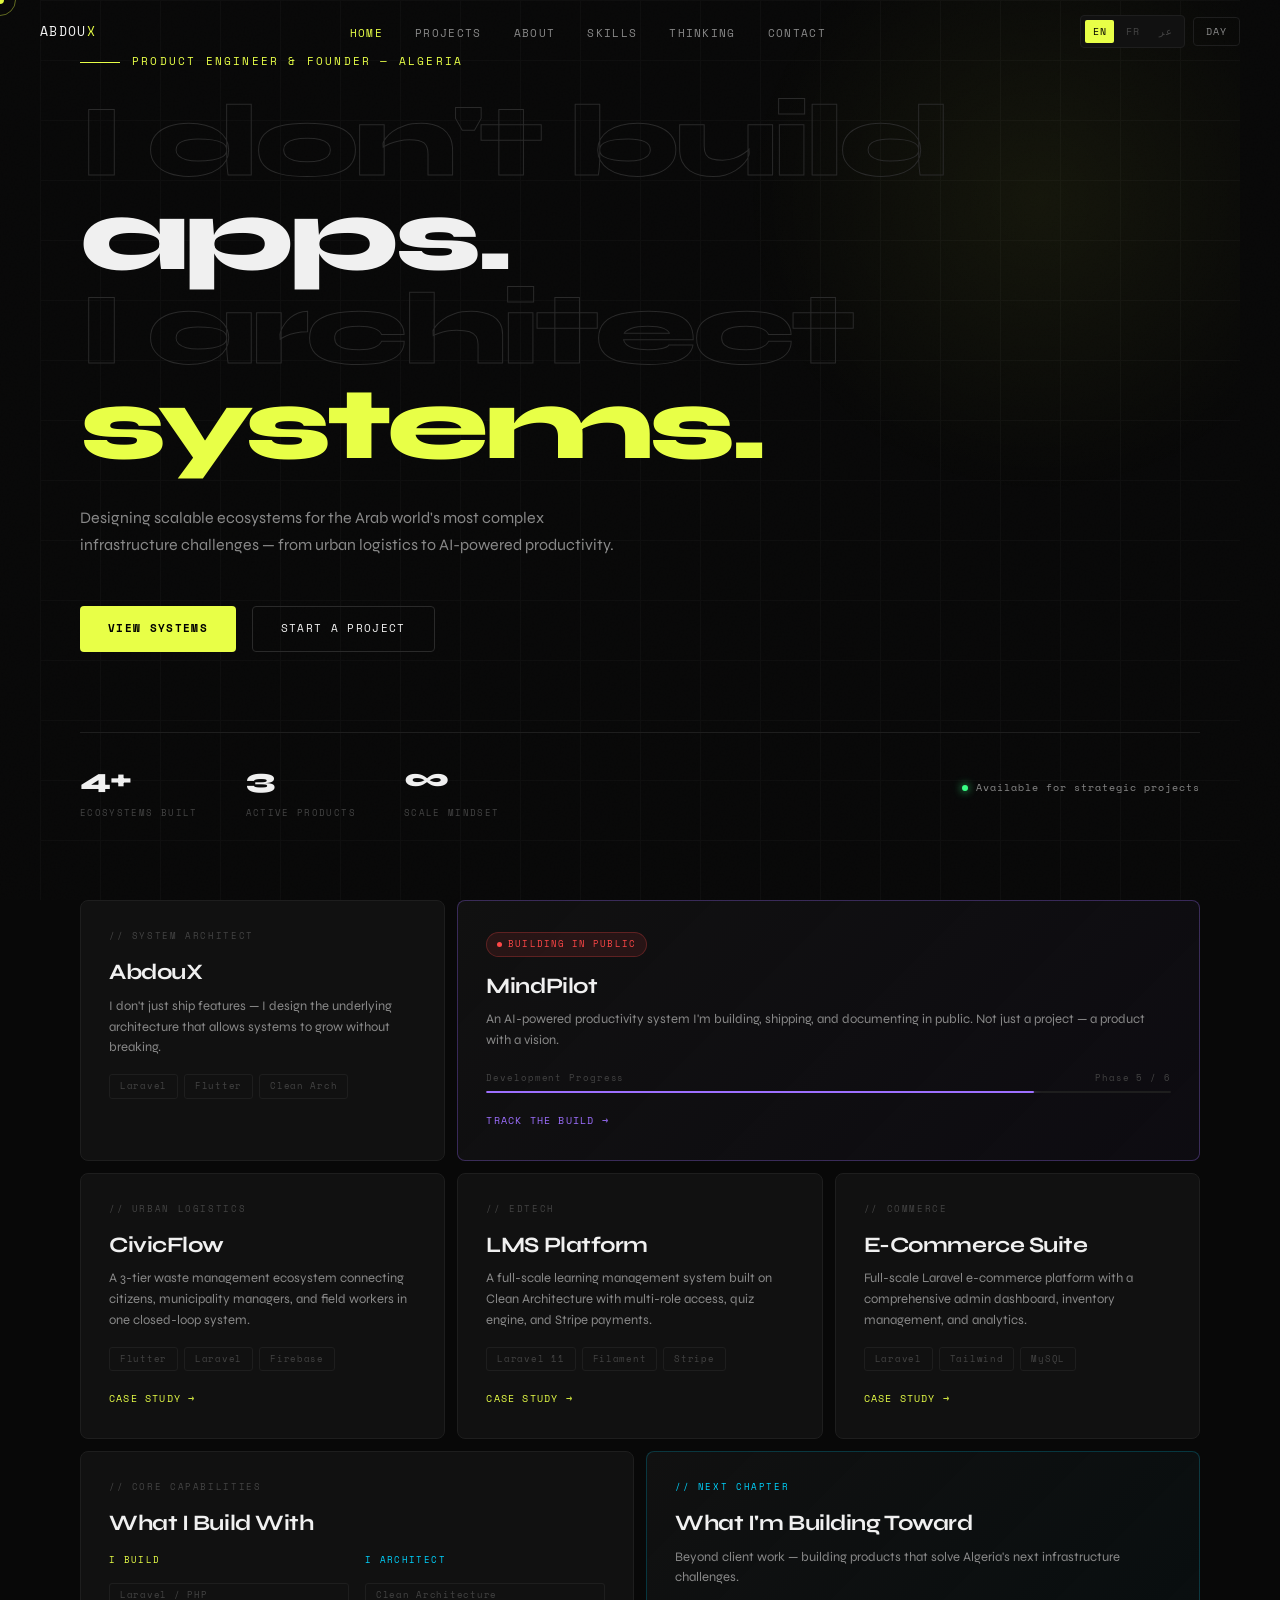
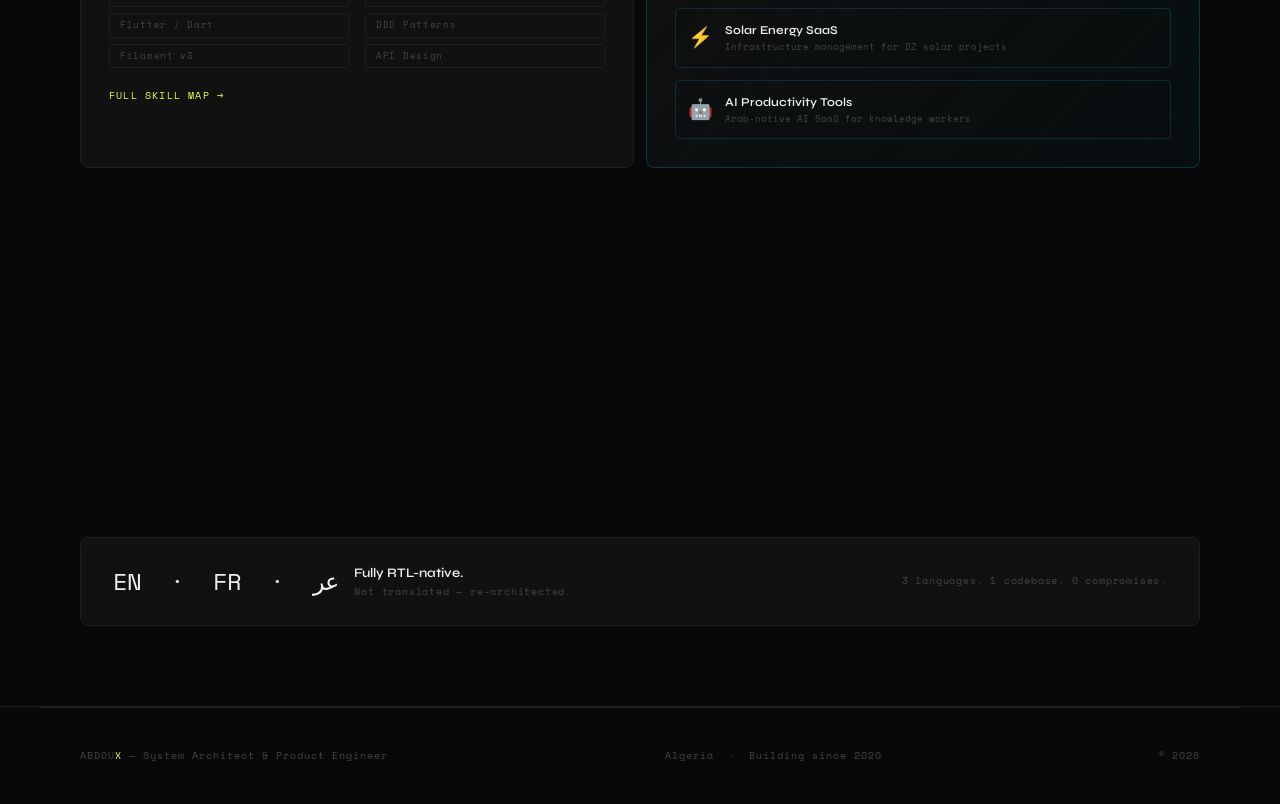
==== index.html @ e2df2170 "first commit" ====
<!DOCTYPE html>
<html lang="en" dir="ltr" data-theme="dark">
<head>
  <link rel="preconnect" href="https://fonts.googleapis.com">
  <link rel="preconnect" href="https://fonts.gstatic.com" crossorigin>
  <link href="https://fonts.googleapis.com/css2?family=Space+Mono:ital,wght@0,400;0,700;1,400&family=Syne:wght@400;600;700;800&family=IBM+Plex+Sans+Arabic:wght@300;400;500;600;700&display=swap" rel="stylesheet">
  <style>
:root {
  --bg-primary: #080808;
  --bg-secondary: #0f0f0f;
  --bg-card: #111111;
  --bg-card-hover: #161616;
  --border: #1e1e1e;
  --border-bright: #2a2a2a;
  --text-primary: #f0f0f0;
  --text-secondary: #888;
  --text-muted: #444;
  --accent: #e8ff47;
  --accent-dim: rgba(232,255,71,0.08);
  --accent-glow: rgba(232,255,71,0.15);
  --violet: #9d6fff;
  --violet-dim: rgba(157,111,255,0.1);
  --cyan: #00d4ff;
  --cyan-dim: rgba(0,212,255,0.08);
  --red: #ff4747;
  --green: #39ff84;
  --font-display: 'Syne', sans-serif;
  --font-mono: 'Space Mono', monospace;
  --font-arabic: 'IBM Plex Sans Arabic', sans-serif;
  --radius: 4px;
  --radius-lg: 8px;
  --transition: 0.25s cubic-bezier(0.4,0,0.2,1);
}

[data-theme="light"] {
  --bg-primary: #f5f5f0;
  --bg-secondary: #ebebeb;
  --bg-card: #ffffff;
  --bg-card-hover: #f9f9f9;
  --border: #e0e0e0;
  --border-bright: #cccccc;
  --text-primary: #0a0a0a;
  --text-secondary: #555;
  --text-muted: #aaa;
  --accent: #1a1a00;
  --accent-dim: rgba(26,26,0,0.06);
  --accent-glow: rgba(26,26,0,0.1);
}

* { margin: 0; padding: 0; box-sizing: border-box; }

html {
  scroll-behavior: smooth;
  cursor: none;
}

body {
  background: var(--bg-primary);
  color: var(--text-primary);
  font-family: var(--font-display);
  line-height: 1.6;
  overflow-x: hidden;
  transition: background var(--transition), color var(--transition);
}

body[dir="rtl"] {
  font-family: var(--font-arabic);
}

/* CUSTOM CURSOR */
.cursor {
  width: 8px; height: 8px;
  background: var(--accent);
  border-radius: 50%;
  position: fixed;
  top: 0; left: 0;
  pointer-events: none;
  z-index: 9999;
  transform: translate(-50%, -50%);
  transition: width 0.2s, height 0.2s, background 0.2s;
  mix-blend-mode: difference;
}
.cursor-ring {
  width: 32px; height: 32px;
  border: 1px solid rgba(232,255,71,0.4);
  border-radius: 50%;
  position: fixed;
  top: 0; left: 0;
  pointer-events: none;
  z-index: 9998;
  transform: translate(-50%, -50%);
  transition: all 0.12s ease;
}
body:hover .cursor { opacity: 1; }

/* SCROLLBAR */
::-webkit-scrollbar { width: 3px; }
::-webkit-scrollbar-track { background: var(--bg-primary); }
::-webkit-scrollbar-thumb { background: var(--border-bright); }

/* NOISE OVERLAY */
body::before {
  content: '';
  position: fixed;
  inset: 0;
  background-image: url("data:image/svg+xml,%3Csvg viewBox='0 0 512 512' xmlns='http://www.w3.org/2000/svg'%3E%3Cfilter id='noise'%3E%3CfeTurbulence type='fractalNoise' baseFrequency='0.9' numOctaves='4' stitchTiles='stitch'/%3E%3C/filter%3E%3Crect width='100%25' height='100%25' filter='url(%23noise)' opacity='0.04'/%3E%3C/svg%3E");
  pointer-events: none;
  z-index: 0;
  opacity: 0.4;
}

/* NAVBAR */
.navbar {
  position: fixed;
  top: 0; left: 0; right: 0;
  z-index: 1000;
  padding: 0 40px;
  height: 64px;
  display: flex;
  align-items: center;
  justify-content: space-between;
  border-bottom: 1px solid transparent;
  transition: all var(--transition);
  backdrop-filter: blur(0px);
}
.navbar.scrolled {
  background: rgba(8,8,8,0.92);
  border-bottom-color: var(--border);
  backdrop-filter: blur(20px);
}
[data-theme="light"] .navbar.scrolled {
  background: rgba(245,245,240,0.92);
}

.nav-logo {
  font-family: var(--font-mono);
  font-size: 13px;
  color: var(--text-primary);
  text-decoration: none;
  letter-spacing: 0.1em;
}
.nav-logo span { color: var(--accent); }

.nav-links {
  display: flex;
  align-items: center;
  gap: 32px;
  list-style: none;
}
.nav-links a {
  font-family: var(--font-mono);
  font-size: 11px;
  color: var(--text-secondary);
  text-decoration: none;
  letter-spacing: 0.12em;
  text-transform: uppercase;
  transition: color var(--transition);
}
.nav-links a:hover { color: var(--text-primary); }
.nav-links a.active { color: var(--accent); }

.nav-controls {
  display: flex;
  align-items: center;
  gap: 8px;
}

.btn-control {
  background: transparent;
  border: 1px solid var(--border);
  color: var(--text-secondary);
  font-family: var(--font-mono);
  font-size: 10px;
  padding: 6px 12px;
  border-radius: var(--radius);
  cursor: none;
  letter-spacing: 0.1em;
  transition: all var(--transition);
}
.btn-control:hover {
  border-color: var(--accent);
  color: var(--accent);
}

.lang-switcher {
  display: flex;
  align-items: center;
  gap: 4px;
  background: var(--bg-card);
  border: 1px solid var(--border);
  border-radius: var(--radius);
  padding: 4px;
}
.lang-btn {
  background: transparent;
  border: none;
  color: var(--text-muted);
  font-family: var(--font-mono);
  font-size: 10px;
  padding: 4px 8px;
  border-radius: 2px;
  cursor: none;
  transition: all var(--transition);
  letter-spacing: 0.05em;
}
.lang-btn.active {
  background: var(--accent);
  color: #000;
}
.lang-btn:hover:not(.active) {
  color: var(--text-primary);
}

/* NAV HAMBURGER */
.nav-hamburger {
  display: none;
  flex-direction: column;
  gap: 5px;
  cursor: none;
  padding: 8px;
  background: transparent;
  border: none;
}
.nav-hamburger span {
  display: block;
  width: 20px; height: 1px;
  background: var(--text-primary);
  transition: all var(--transition);
}

/* MOBILE NAV */
.nav-mobile {
  display: none;
  position: fixed;
  inset: 64px 0 0 0;
  background: var(--bg-primary);
  z-index: 999;
  padding: 40px;
  flex-direction: column;
  gap: 24px;
  border-top: 1px solid var(--border);
}
.nav-mobile.open { display: flex; }
.nav-mobile a {
  font-family: var(--font-mono);
  font-size: 14px;
  color: var(--text-secondary);
  text-decoration: none;
  letter-spacing: 0.1em;
  text-transform: uppercase;
  padding: 12px 0;
  border-bottom: 1px solid var(--border);
  transition: color var(--transition);
}
.nav-mobile a:hover { color: var(--accent); }

/* MAIN CONTENT */
main { position: relative; z-index: 1; }

/* SECTION COMMON */
section {
  padding: 100px 40px;
  max-width: 1200px;
  margin: 0 auto;
}

.section-label {
  font-family: var(--font-mono);
  font-size: 10px;
  color: var(--accent);
  letter-spacing: 0.2em;
  text-transform: uppercase;
  margin-bottom: 16px;
  display: flex;
  align-items: center;
  gap: 12px;
}
.section-label::before {
  content: '';
  display: inline-block;
  width: 24px; height: 1px;
  background: var(--accent);
}
[dir="rtl"] .section-label::before { order: 1; }

.section-title {
  font-size: clamp(36px, 6vw, 72px);
  font-weight: 800;
  line-height: 0.95;
  letter-spacing: -0.03em;
}

/* HERO */
.hero {
  min-height: 100vh;
  display: flex;
  flex-direction: column;
  justify-content: flex-end;
  padding: 0 40px 80px;
  position: relative;
  overflow: hidden;
}

.hero-grid-overlay {
  position: absolute;
  inset: 0;
  background-image:
    linear-gradient(var(--border) 1px, transparent 1px),
    linear-gradient(90deg, var(--border) 1px, transparent 1px);
  background-size: 60px 60px;
  opacity: 0.3;
  pointer-events: none;
}

.hero-glow {
  position: absolute;
  width: 600px; height: 600px;
  background: radial-gradient(circle, rgba(232,255,71,0.06) 0%, transparent 70%);
  top: -100px; right: -100px;
  pointer-events: none;
  animation: pulse-glow 6s ease-in-out infinite;
}
@keyframes pulse-glow {
  0%, 100% { opacity: 0.6; transform: scale(1); }
  50% { opacity: 1; transform: scale(1.1); }
}

.hero-content { position: relative; z-index: 1; max-width: 1200px; margin: 0 auto; width: 100%; }

.hero-eyebrow {
  font-family: var(--font-mono);
  font-size: 11px;
  color: var(--accent);
  letter-spacing: 0.2em;
  text-transform: uppercase;
  margin-bottom: 24px;
  display: flex;
  align-items: center;
  gap: 12px;
}
.hero-eyebrow::before {
  content: '';
  width: 40px; height: 1px;
  background: var(--accent);
}
[dir="rtl"] .hero-eyebrow { flex-direction: row-reverse; }

.hero-headline {
  font-size: clamp(48px, 8vw, 110px);
  font-weight: 800;
  line-height: 0.92;
  letter-spacing: -0.04em;
  margin-bottom: 32px;
}

.hero-headline .line-accent { color: var(--accent); }
.hero-headline .line-outline {
  -webkit-text-stroke: 1px var(--border-bright);
  color: transparent;
}

.hero-sub {
  font-size: 16px;
  color: var(--text-secondary);
  max-width: 560px;
  line-height: 1.7;
  margin-bottom: 48px;
}

.hero-actions {
  display: flex;
  align-items: center;
  gap: 16px;
  flex-wrap: wrap;
}

.btn-primary {
  background: var(--accent);
  color: #000;
  font-family: var(--font-mono);
  font-size: 11px;
  letter-spacing: 0.12em;
  text-transform: uppercase;
  padding: 14px 28px;
  border: none;
  border-radius: var(--radius);
  cursor: none;
  text-decoration: none;
  display: inline-flex;
  align-items: center;
  gap: 8px;
  font-weight: 700;
  transition: all var(--transition);
}
.btn-primary:hover {
  transform: translateY(-2px);
  box-shadow: 0 8px 32px var(--accent-glow);
}

.btn-secondary {
  background: transparent;
  color: var(--text-primary);
  font-family: var(--font-mono);
  font-size: 11px;
  letter-spacing: 0.12em;
  text-transform: uppercase;
  padding: 13px 28px;
  border: 1px solid var(--border-bright);
  border-radius: var(--radius);
  cursor: none;
  text-decoration: none;
  display: inline-flex;
  align-items: center;
  gap: 8px;
  transition: all var(--transition);
}
.btn-secondary:hover {
  border-color: var(--text-primary);
  transform: translateY(-2px);
}

.hero-bottom {
  margin-top: 80px;
  display: flex;
  align-items: center;
  justify-content: space-between;
  border-top: 1px solid var(--border);
  padding-top: 24px;
}
.hero-stats {
  display: flex;
  gap: 48px;
}
.hero-stat-num {
  font-size: 28px;
  font-weight: 800;
  letter-spacing: -0.03em;
  color: var(--text-primary);
}
.hero-stat-label {
  font-family: var(--font-mono);
  font-size: 9px;
  color: var(--text-muted);
  letter-spacing: 0.15em;
  text-transform: uppercase;
  margin-top: 4px;
}

.status-badge {
  display: flex;
  align-items: center;
  gap: 8px;
  font-family: var(--font-mono);
  font-size: 10px;
  color: var(--text-secondary);
  letter-spacing: 0.1em;
}
.status-dot {
  width: 6px; height: 6px;
  border-radius: 50%;
  background: var(--green);
  box-shadow: 0 0 8px var(--green);
  animation: status-pulse 2s ease-in-out infinite;
}
@keyframes status-pulse {
  0%, 100% { box-shadow: 0 0 4px var(--green); }
  50% { box-shadow: 0 0 12px var(--green); }
}

/* BENTO GRID */
.bento-grid {
  display: grid;
  grid-template-columns: repeat(12, 1fr);
  gap: 12px;
  max-width: 1200px;
  margin: 0 auto;
  padding: 0 40px 100px;
}

.bento-card {
  background: var(--bg-card);
  border: 1px solid var(--border);
  border-radius: var(--radius-lg);
  padding: 28px;
  position: relative;
  overflow: hidden;
  transition: all var(--transition);
  cursor: none;
}
.bento-card:hover {
  background: var(--bg-card-hover);
  border-color: var(--border-bright);
  transform: translateY(-2px);
}
.bento-card::before {
  content: '';
  position: absolute;
  inset: 0;
  opacity: 0;
  transition: opacity var(--transition);
  background: linear-gradient(135deg, var(--accent-dim), transparent);
  pointer-events: none;
}
.bento-card:hover::before { opacity: 1; }

/* Grid spans */
.span-4 { grid-column: span 4; }
.span-6 { grid-column: span 6; }
.span-8 { grid-column: span 8; }
.span-12 { grid-column: span 12; }
.span-3 { grid-column: span 3; }

.card-tag {
  font-family: var(--font-mono);
  font-size: 9px;
  color: var(--text-muted);
  letter-spacing: 0.18em;
  text-transform: uppercase;
  margin-bottom: 16px;
}

.card-title {
  font-size: 22px;
  font-weight: 700;
  letter-spacing: -0.02em;
  margin-bottom: 10px;
  line-height: 1.2;
}

.card-desc {
  font-size: 13px;
  color: var(--text-secondary);
  line-height: 1.6;
}

.card-link {
  display: inline-flex;
  align-items: center;
  gap: 6px;
  font-family: var(--font-mono);
  font-size: 10px;
  color: var(--accent);
  letter-spacing: 0.12em;
  text-decoration: none;
  text-transform: uppercase;
  margin-top: 20px;
  transition: gap var(--transition);
}
.card-link:hover { gap: 10px; }

/* Special Cards */
.card-mindpilot {
  border-color: rgba(157,111,255,0.3);
  background: linear-gradient(135deg, var(--bg-card), rgba(157,111,255,0.04));
}
.card-mindpilot:hover {
  border-color: rgba(157,111,255,0.5);
}
.card-mindpilot::before {
  background: linear-gradient(135deg, var(--violet-dim), transparent);
}

.live-badge {
  display: inline-flex;
  align-items: center;
  gap: 6px;
  background: rgba(255,71,71,0.1);
  border: 1px solid rgba(255,71,71,0.25);
  color: var(--red);
  font-family: var(--font-mono);
  font-size: 9px;
  padding: 4px 10px;
  border-radius: 20px;
  letter-spacing: 0.12em;
  text-transform: uppercase;
  margin-bottom: 16px;
}
.live-dot {
  width: 5px; height: 5px;
  border-radius: 50%;
  background: var(--red);
  animation: status-pulse 1.5s ease-in-out infinite;
}

.progress-bar-wrap {
  margin-top: 20px;
}
.progress-label {
  display: flex;
  justify-content: space-between;
  font-family: var(--font-mono);
  font-size: 9px;
  color: var(--text-muted);
  letter-spacing: 0.1em;
  margin-bottom: 6px;
}
.progress-bar {
  height: 2px;
  background: var(--border);
  border-radius: 2px;
  overflow: hidden;
}
.progress-fill {
  height: 100%;
  background: var(--violet);
  border-radius: 2px;
  box-shadow: 0 0 8px var(--violet);
  transition: width 1s ease;
}

.card-future {
  border-color: rgba(0,212,255,0.2);
  background: linear-gradient(135deg, var(--bg-card), rgba(0,212,255,0.03));
}
.card-future:hover { border-color: rgba(0,212,255,0.4); }

.future-tag {
  font-family: var(--font-mono);
  font-size: 9px;
  color: var(--cyan);
  letter-spacing: 0.18em;
  text-transform: uppercase;
  margin-bottom: 16px;
}

/* TECH TAGS */
.tech-tags {
  display: flex;
  flex-wrap: wrap;
  gap: 6px;
  margin-top: 16px;
}
.tech-tag {
  font-family: var(--font-mono);
  font-size: 9px;
  padding: 4px 10px;
  border: 1px solid var(--border);
  border-radius: 3px;
  color: var(--text-muted);
  letter-spacing: 0.08em;
}

/* FOOTER */
footer {
  border-top: 1px solid var(--border);
  padding: 40px;
  max-width: 1200px;
  margin: 0 auto;
  display: flex;
  align-items: center;
  justify-content: space-between;
  flex-wrap: wrap;
  gap: 16px;
}

.footer-mono {
  font-family: var(--font-mono);
  font-size: 10px;
  color: var(--text-muted);
  letter-spacing: 0.1em;
}
.footer-mono span { color: var(--accent); }

/* PAGE HERO (for sub-pages) */
.page-hero {
  min-height: 40vh;
  display: flex;
  align-items: flex-end;
  padding: 120px 40px 60px;
  position: relative;
  max-width: 1200px;
  margin: 0 auto;
}

/* CARDS GRID */
.cards-grid {
  display: grid;
  grid-template-columns: repeat(auto-fit, minmax(340px, 1fr));
  gap: 16px;
}

.project-card {
  background: var(--bg-card);
  border: 1px solid var(--border);
  border-radius: var(--radius-lg);
  padding: 36px;
  transition: all var(--transition);
  position: relative;
  overflow: hidden;
  cursor: none;
}
.project-card:hover {
  border-color: var(--border-bright);
  transform: translateY(-4px);
}
.project-card::after {
  content: '';
  position: absolute;
  top: 0; left: 0; right: 0;
  height: 1px;
  background: linear-gradient(90deg, transparent, var(--accent), transparent);
  opacity: 0;
  transition: opacity var(--transition);
}
.project-card:hover::after { opacity: 1; }

.project-number {
  font-family: var(--font-mono);
  font-size: 60px;
  font-weight: 700;
  color: var(--border-bright);
  line-height: 1;
  margin-bottom: 20px;
  letter-spacing: -0.04em;
}

.project-title {
  font-size: 26px;
  font-weight: 700;
  letter-spacing: -0.02em;
  margin-bottom: 8px;
}

.project-subtitle {
  font-family: var(--font-mono);
  font-size: 10px;
  color: var(--accent);
  letter-spacing: 0.15em;
  text-transform: uppercase;
  margin-bottom: 20px;
}

.project-problem {
  font-size: 13px;
  color: var(--text-secondary);
  line-height: 1.7;
  margin-bottom: 24px;
}

.divider {
  height: 1px;
  background: var(--border);
  margin: 24px 0;
}

.case-study-section {
  margin-bottom: 20px;
}
.case-study-label {
  font-family: var(--font-mono);
  font-size: 9px;
  color: var(--text-muted);
  letter-spacing: 0.18em;
  text-transform: uppercase;
  margin-bottom: 8px;
}
.case-study-text {
  font-size: 13px;
  color: var(--text-secondary);
  line-height: 1.7;
}

/* SKILLS */
.skills-zone {
  margin-bottom: 60px;
}
.zone-header {
  display: flex;
  align-items: baseline;
  gap: 16px;
  margin-bottom: 24px;
}
.zone-name {
  font-family: var(--font-mono);
  font-size: 11px;
  color: var(--text-muted);
  letter-spacing: 0.18em;
  text-transform: uppercase;
  white-space: nowrap;
}
.zone-title {
  font-size: 32px;
  font-weight: 800;
  letter-spacing: -0.03em;
}
.zone-line {
  flex: 1;
  height: 1px;
  background: var(--border);
}

.skill-items {
  display: flex;
  flex-wrap: wrap;
  gap: 8px;
}
.skill-item {
  background: var(--bg-card);
  border: 1px solid var(--border);
  border-radius: var(--radius);
  padding: 10px 16px;
  font-family: var(--font-mono);
  font-size: 11px;
  color: var(--text-secondary);
  letter-spacing: 0.08em;
  transition: all var(--transition);
  cursor: none;
}
.skill-item:hover {
  border-color: var(--accent);
  color: var(--accent);
  background: var(--accent-dim);
}
.skill-item.featured {
  border-color: var(--accent);
  color: var(--text-primary);
  background: var(--accent-dim);
}

/* ABOUT */
.about-grid {
  display: grid;
  grid-template-columns: 1fr 1fr;
  gap: 60px;
  align-items: start;
}
.about-text p {
  font-size: 16px;
  color: var(--text-secondary);
  line-height: 1.8;
  margin-bottom: 24px;
}
.about-text p strong {
  color: var(--text-primary);
  font-weight: 600;
}
.about-acts {
  display: flex;
  flex-direction: column;
  gap: 24px;
}
.act {
  padding: 24px;
  background: var(--bg-card);
  border: 1px solid var(--border);
  border-radius: var(--radius-lg);
  transition: all var(--transition);
}
.act:hover {
  border-color: var(--accent);
  background: var(--accent-dim);
}
.act-number {
  font-family: var(--font-mono);
  font-size: 9px;
  color: var(--accent);
  letter-spacing: 0.18em;
  margin-bottom: 8px;
}
.act-title {
  font-size: 16px;
  font-weight: 700;
  margin-bottom: 8px;
}
.act-text {
  font-size: 13px;
  color: var(--text-secondary);
  line-height: 1.6;
}

/* INSIGHTS */
.insights-grid {
  display: grid;
  grid-template-columns: repeat(auto-fit, minmax(320px, 1fr));
  gap: 16px;
}
.insight-card {
  background: var(--bg-card);
  border: 1px solid var(--border);
  border-radius: var(--radius-lg);
  padding: 32px;
  transition: all var(--transition);
  cursor: none;
}
.insight-card:hover {
  border-color: var(--border-bright);
  transform: translateY(-3px);
}
.insight-meta {
  display: flex;
  align-items: center;
  justify-content: space-between;
  margin-bottom: 20px;
}
.insight-category {
  font-family: var(--font-mono);
  font-size: 9px;
  color: var(--accent);
  letter-spacing: 0.15em;
  text-transform: uppercase;
}
.insight-date {
  font-family: var(--font-mono);
  font-size: 9px;
  color: var(--text-muted);
  letter-spacing: 0.1em;
}
.insight-title {
  font-size: 20px;
  font-weight: 700;
  letter-spacing: -0.02em;
  margin-bottom: 12px;
  line-height: 1.3;
}
.insight-excerpt {
  font-size: 13px;
  color: var(--text-secondary);
  line-height: 1.7;
}

/* CONTACT */
.contact-grid {
  display: grid;
  grid-template-columns: 1fr 1fr;
  gap: 80px;
  align-items: start;
}
.contact-question {
  font-size: clamp(32px, 5vw, 56px);
  font-weight: 800;
  letter-spacing: -0.03em;
  line-height: 1.05;
  margin-bottom: 24px;
}
.contact-question span { color: var(--accent); }
.contact-note {
  font-size: 14px;
  color: var(--text-secondary);
  line-height: 1.7;
  margin-bottom: 40px;
}
.contact-channels {
  display: flex;
  flex-direction: column;
  gap: 12px;
}
.channel-item {
  display: flex;
  align-items: center;
  gap: 12px;
  padding: 14px 16px;
  background: var(--bg-card);
  border: 1px solid var(--border);
  border-radius: var(--radius);
  text-decoration: none;
  color: var(--text-secondary);
  font-family: var(--font-mono);
  font-size: 11px;
  letter-spacing: 0.08em;
  transition: all var(--transition);
  cursor: none;
}
.channel-item:hover {
  border-color: var(--accent);
  color: var(--text-primary);
  background: var(--accent-dim);
}
.channel-icon {
  font-size: 14px;
  width: 20px;
  text-align: center;
}

.contact-form {
  display: flex;
  flex-direction: column;
  gap: 16px;
}
.form-group { display: flex; flex-direction: column; gap: 6px; }
.form-label {
  font-family: var(--font-mono);
  font-size: 9px;
  color: var(--text-muted);
  letter-spacing: 0.18em;
  text-transform: uppercase;
}
.form-input, .form-textarea, .form-select {
  background: var(--bg-card);
  border: 1px solid var(--border);
  border-radius: var(--radius);
  color: var(--text-primary);
  font-family: var(--font-display);
  font-size: 14px;
  padding: 12px 16px;
  outline: none;
  transition: border-color var(--transition);
  cursor: none;
}
.form-input:focus, .form-textarea:focus, .form-select:focus {
  border-color: var(--accent);
}
.form-textarea { min-height: 120px; resize: vertical; }
.form-select option { background: var(--bg-primary); }

/* ANIMATIONS */
.fade-up {
  opacity: 0;
  transform: translateY(24px);
  transition: opacity 0.6s ease, transform 0.6s ease;
}
.fade-up.visible {
  opacity: 1;
  transform: translateY(0);
}

/* RESPONSIVE */
@media (max-width: 1024px) {
  .span-4 { grid-column: span 6; }
  .span-8 { grid-column: span 12; }
  .span-3 { grid-column: span 6; }
  .about-grid { grid-template-columns: 1fr; gap: 40px; }
  .contact-grid { grid-template-columns: 1fr; gap: 40px; }
}

@media (max-width: 768px) {
  .navbar { padding: 0 20px; }
  .nav-links { display: none; }
  .nav-hamburger { display: flex; }
  section { padding: 60px 20px; }
  .hero { padding: 0 20px 60px; }
  .bento-grid { padding: 0 20px 60px; gap: 8px; }
  .span-4, .span-6, .span-8, .span-12, .span-3 { grid-column: span 12; }
  .hero-stats { gap: 24px; }
  footer { padding: 24px 20px; flex-direction: column; align-items: flex-start; }
  .page-hero { padding: 100px 20px 40px; }
  .cards-grid { grid-template-columns: 1fr; }
  .insights-grid { grid-template-columns: 1fr; }
}

/* RTL ADJUSTMENTS */
[dir="rtl"] .hero-eyebrow::before { order: 1; }
[dir="rtl"] .section-label::before { order: 1; }
[dir="rtl"] .card-link { flex-direction: row-reverse; }
[dir="rtl"] .status-badge { flex-direction: row-reverse; }
[dir="rtl"] .hero-bottom { flex-direction: row-reverse; }
[dir="rtl"] .hero-stats { flex-direction: row-reverse; }
[dir="rtl"] .zone-header { flex-direction: row-reverse; }
[dir="rtl"] .act-number { text-align: right; }
  </style>
  <meta charset="UTF-8"/>
  <meta name="viewport" content="width=device-width, initial-scale=1.0"/>
  <title>AbdouX — System Architect & Product Engineer</title>
  <meta name="description" content="Product Engineer & Founder based in Algeria — designing ecosystems for the Arab world's complex infrastructure challenges."/>

<script>
// FILE:// SAFE NAVIGATION
(function(){
  var loc = window.location.href;
  var isPages = loc.indexOf('/pages/') > -1;
  var base = isPages ? '../' : '';
  
  // Map of page keys to filenames
  var pages = {
    'home':     base + 'index.html',
    'projects': base + 'pages/projects.html',
    'about':    base + 'pages/about.html',
    'skills':   base + 'pages/skills.html',
    'insights': base + 'pages/insights.html',
    'contact':  base + 'pages/contact.html',
  };
  
  window.goTo = function(page) {
    if(pages[page]) window.location.href = pages[page];
  };
  
  // After DOM ready, fix all nav links
  document.addEventListener('DOMContentLoaded', function(){
    document.querySelectorAll('[data-page]').forEach(function(el){
      var p = el.getAttribute('data-page');
      if(pages[p]) {
        el.href = pages[p];
      }
    });
    
    // Highlight active
    var current = window.location.href.split('/').pop().replace('.html','') || 'index';
    document.querySelectorAll('[data-page]').forEach(function(el){
      var p = el.getAttribute('data-page');
      if(p === current || (current === 'index' && p === 'home')) {
        el.classList.add('active');
      }
    });
  });
})();
</script>

</head>
<body>

<!-- NAVBAR -->
<nav class="navbar">
  <a href="#" data-page="home" class="nav-logo">ABDOU<span>X</span></a>

  <ul class="nav-links">
    <li><a href="#" data-page="home" data-i18n="nav_home">Home</a></li>
    <li><a href="#" data-page="projects" data-i18n="nav_projects">Projects</a></li>
    <li><a href="#" data-page="about" data-i18n="nav_about">About</a></li>
    <li><a href="#" data-page="skills" data-i18n="nav_skills">Skills</a></li>
    <li><a href="#" data-page="insights" data-i18n="nav_insights">Thinking</a></li>
    <li><a href="#" data-page="contact" data-i18n="nav_contact">Contact</a></li>
  </ul>

  <div class="nav-controls">
    <div class="lang-switcher">
      <button class="lang-btn active" data-lang="en" onclick="switchLang('en')">EN</button>
      <button class="lang-btn" data-lang="fr" onclick="switchLang('fr')">FR</button>
      <button class="lang-btn" data-lang="ar" onclick="switchLang('ar')">عر</button>
    </div>
    <button class="btn-control btn-theme" onclick="toggleTheme()">DAY</button>
  </div>

  <button class="nav-hamburger" aria-label="Menu">
    <span></span><span></span><span></span>
  </button>
</nav>

<!-- MOBILE NAV -->
<div class="nav-mobile">
  <a href="#" data-page="home" data-i18n="nav_home">Home</a>
  <a href="#" data-page="projects" data-i18n="nav_projects">Projects</a>
  <a href="#" data-page="about" data-i18n="nav_about">About</a>
  <a href="#" data-page="skills" data-i18n="nav_skills">Skills</a>
  <a href="#" data-page="insights" data-i18n="nav_insights">Thinking</a>
  <a href="#" data-page="contact" data-i18n="nav_contact">Contact</a>
</div>

<main>

  <!-- HERO -->
  <section class="hero">
    <div class="hero-grid-overlay"></div>
    <div class="hero-glow"></div>
    <div class="hero-content">

      <div class="hero-eyebrow">
        <span data-i18n="hero_eyebrow">Product Engineer &amp; Founder — Algeria</span>
      </div>

      <h1 class="hero-headline">
        <span class="line-outline" data-i18n="hero_h1_1">I don't build</span><br>
        <span data-i18n="hero_h1_2">apps.</span><br>
        <span class="line-outline" data-i18n="hero_h1_3">I architect</span><br>
        <span class="line-accent" data-i18n="hero_h1_4">systems.</span>
      </h1>

      <p class="hero-sub" data-i18n="hero_sub">
        Designing scalable ecosystems for the Arab world's most complex infrastructure challenges — from urban logistics to AI-powered productivity.
      </p>

      <div class="hero-actions">
        <a href="#" data-page="projects" class="btn-primary" data-i18n="hero_cta1">View Systems</a>
        <a href="#" data-page="contact" class="btn-secondary" data-i18n="hero_cta2">Start a Project</a>
      </div>

      <div class="hero-bottom">
        <div class="hero-stats">
          <div>
            <div class="hero-stat-num" data-i18n="hero_stat1_num">4+</div>
            <div class="hero-stat-label" data-i18n="hero_stat1_label">Ecosystems Built</div>
          </div>
          <div>
            <div class="hero-stat-num" data-i18n="hero_stat2_num">3</div>
            <div class="hero-stat-label" data-i18n="hero_stat2_label">Active Products</div>
          </div>
          <div>
            <div class="hero-stat-num" data-i18n="hero_stat3_num">∞</div>
            <div class="hero-stat-label" data-i18n="hero_stat3_label">Scale Mindset</div>
          </div>
        </div>
        <div class="status-badge">
          <span class="status-dot"></span>
          <span data-i18n="hero_status">Available for strategic projects</span>
        </div>
      </div>

    </div>
  </section>

  <!-- BENTO GRID -->
  <div class="bento-grid">

    <!-- Identity Card -->
    <div class="bento-card span-4 fade-up">
      <div class="card-tag">// System Architect</div>
      <div class="card-title">AbdouX</div>
      <div class="card-desc">
        I don't just ship features — I design the underlying architecture that allows systems to grow without breaking.
      </div>
      <div class="tech-tags">
        <span class="tech-tag">Laravel</span>
        <span class="tech-tag">Flutter</span>
        <span class="tech-tag">Clean Arch</span>
      </div>
    </div>

    <!-- MindPilot Live Card -->
    <div class="bento-card card-mindpilot span-8 fade-up">
      <div class="live-badge">
        <span class="live-dot"></span>
        Building in Public
      </div>
      <div class="card-title">MindPilot</div>
      <div class="card-desc">
        An AI-powered productivity system I'm building, shipping, and documenting in public. Not just a project — a product with a vision.
      </div>
      <div class="progress-bar-wrap">
        <div class="progress-label">
          <span>Development Progress</span>
          <span>Phase 5 / 6</span>
        </div>
        <div class="progress-bar">
          <div class="progress-fill" style="width: 80%"></div>
        </div>
      </div>
      <a href="pages/projects.html#mindpilot" class="card-link" style="color: var(--violet);">Track the Build →</a>
    </div>

    <!-- Waste Management -->
    <div class="bento-card span-4 fade-up">
      <div class="card-tag">// Urban Logistics</div>
      <div class="card-title">CivicFlow</div>
      <div class="card-desc">
        A 3-tier waste management ecosystem connecting citizens, municipality managers, and field workers in one closed-loop system.
      </div>
      <div class="tech-tags">
        <span class="tech-tag">Flutter</span>
        <span class="tech-tag">Laravel</span>
        <span class="tech-tag">Firebase</span>
      </div>
      <a href="pages/projects.html#waste" class="card-link">Case Study →</a>
    </div>

    <!-- LMS -->
    <div class="bento-card span-4 fade-up">
      <div class="card-tag">// EdTech</div>
      <div class="card-title">LMS Platform</div>
      <div class="card-desc">
        A full-scale learning management system built on Clean Architecture with multi-role access, quiz engine, and Stripe payments.
      </div>
      <div class="tech-tags">
        <span class="tech-tag">Laravel 11</span>
        <span class="tech-tag">Filament</span>
        <span class="tech-tag">Stripe</span>
      </div>
      <a href="pages/projects.html#lms" class="card-link">Case Study →</a>
    </div>

    <!-- E-Commerce -->
    <div class="bento-card span-4 fade-up">
      <div class="card-tag">// Commerce</div>
      <div class="card-title">E-Commerce Suite</div>
      <div class="card-desc">
        Full-scale Laravel e-commerce platform with a comprehensive admin dashboard, inventory management, and analytics.
      </div>
      <div class="tech-tags">
        <span class="tech-tag">Laravel</span>
        <span class="tech-tag">Tailwind</span>
        <span class="tech-tag">MySQL</span>
      </div>
      <a href="pages/projects.html#ecommerce" class="card-link">Case Study →</a>
    </div>

    <!-- Skills Radar -->
    <div class="bento-card span-6 fade-up">
      <div class="card-tag">// Core Capabilities</div>
      <div class="card-title">What I Build With</div>
      <div style="display: grid; grid-template-columns: 1fr 1fr; gap: 16px; margin-top: 16px;">
        <div>
          <div style="font-family: var(--font-mono); font-size: 9px; color: var(--accent); letter-spacing: 0.15em; margin-bottom: 10px;">I BUILD</div>
          <div class="tech-tags" style="flex-direction: column;">
            <span class="tech-tag">Laravel / PHP</span>
            <span class="tech-tag">Flutter / Dart</span>
            <span class="tech-tag">Filament v3</span>
          </div>
        </div>
        <div>
          <div style="font-family: var(--font-mono); font-size: 9px; color: var(--cyan); letter-spacing: 0.15em; margin-bottom: 10px;">I ARCHITECT</div>
          <div class="tech-tags" style="flex-direction: column;">
            <span class="tech-tag">Clean Architecture</span>
            <span class="tech-tag">DDD Patterns</span>
            <span class="tech-tag">API Design</span>
          </div>
        </div>
      </div>
      <a href="#" data-page="skills" class="card-link">Full Skill Map →</a>
    </div>

    <!-- Future Ventures -->
    <div class="bento-card card-future span-6 fade-up">
      <div class="future-tag">// Next Chapter</div>
      <div class="card-title">What I'm Building Toward</div>
      <div class="card-desc">
        Beyond client work — building products that solve Algeria's next infrastructure challenges.
      </div>
      <div style="display: flex; flex-direction: column; gap: 12px; margin-top: 20px;">
        <div style="display: flex; align-items: center; gap: 12px; padding: 12px; border: 1px solid rgba(0,212,255,0.15); border-radius: 4px;">
          <span style="font-size: 20px;">⚡</span>
          <div>
            <div style="font-size: 12px; font-weight: 600;">Solar Energy SaaS</div>
            <div style="font-family: var(--font-mono); font-size: 9px; color: var(--text-muted);">Infrastructure management for DZ solar projects</div>
          </div>
        </div>
        <div style="display: flex; align-items: center; gap: 12px; padding: 12px; border: 1px solid rgba(0,212,255,0.15); border-radius: 4px;">
          <span style="font-size: 20px;">🤖</span>
          <div>
            <div style="font-size: 12px; font-weight: 600;">AI Productivity Tools</div>
            <div style="font-family: var(--font-mono); font-size: 9px; color: var(--text-muted);">Arab-native AI SaaS for knowledge workers</div>
          </div>
        </div>
      </div>
    </div>

    <!-- Latest Insight Teaser -->
    <div class="bento-card span-8 fade-up">
      <div class="card-tag">// Latest Thinking</div>
      <div style="font-family: var(--font-mono); font-size: 9px; color: var(--text-muted); margin-bottom: 12px; letter-spacing: 0.1em;">LATEST ESSAY</div>
      <div class="card-title" style="font-size: 28px;">Why I stopped calling myself a developer</div>
      <div class="card-desc" style="margin-top: 12px;">
        The moment I started thinking in systems instead of features was when everything changed — how I price, how I scope, and how I build.
      </div>
      <a href="#" data-page="insights" class="card-link">Read More →</a>
    </div>

    <!-- Contact CTA -->
    <div class="bento-card span-4 fade-up" style="border-color: rgba(232,255,71,0.2); background: var(--accent-dim);">
      <div class="card-tag">// Availability</div>
      <div class="status-badge" style="margin-bottom: 16px;">
        <span class="status-dot"></span>
        <span style="font-size: 10px;">Open to Projects</span>
      </div>
      <div class="card-title" style="font-size: 20px;">Have a complex problem?</div>
      <div class="card-desc" style="margin-top: 8px; font-size: 12px;">
        I work on systems that need real architecture — not just code.
      </div>
      <a href="#" data-page="contact" class="btn-primary" style="margin-top: 20px; font-size: 10px;">
        Let's Talk →
      </a>
    </div>

  </div>

  <!-- MULTILINGUAL FEATURE NOTE -->
  <div style="max-width: 1200px; margin: 0 auto; padding: 0 40px 80px;">
    <div style="border: 1px solid var(--border); border-radius: var(--radius-lg); padding: 24px 32px; display: flex; align-items: center; justify-content: space-between; flex-wrap: wrap; gap: 16px; background: var(--bg-card);">
      <div style="display: flex; align-items: center; gap: 16px;">
        <div style="font-family: var(--font-mono); font-size: 24px; letter-spacing: -0.03em; color: var(--text-primary);">
          EN &nbsp;·&nbsp; FR &nbsp;·&nbsp; عر
        </div>
        <div>
          <div style="font-size: 13px; font-weight: 600; color: var(--text-primary);">Fully RTL-native.</div>
          <div style="font-family: var(--font-mono); font-size: 10px; color: var(--text-muted); letter-spacing: 0.08em;">Not translated — re-architected.</div>
        </div>
      </div>
      <div style="font-family: var(--font-mono); font-size: 10px; color: var(--text-muted); letter-spacing: 0.08em;">
        3 languages. 1 codebase. 0 compromises.
      </div>
    </div>
  </div>

</main>

<!-- FOOTER -->
<div style="border-top: 1px solid var(--border);">
  <footer>
    <div class="footer-mono">ABDOU<span>X</span> — System Architect &amp; Product Engineer</div>
    <div class="footer-mono">Algeria &nbsp;·&nbsp; Building since 2020</div>
    <div class="footer-mono" id="footer-year">© 2025</div>
  </footer>
</div>
<script>
  document.getElementById('footer-year').textContent = '© ' + new Date().getFullYear();
</script>
<script>
// =====================
// PORTFOLIO — MAIN JS
// AbdouX — System Architect
// =====================

const Portfolio = {

  // ─── STATE ───────────────────────────────────────
  state: {
    theme: 'dark',
    lang: 'en',
    menuOpen: false,
  },

  // ─── TRANSLATIONS ────────────────────────────────
  i18n: {
    en: {
      nav_home: 'Home',
      nav_projects: 'Projects',
      nav_about: 'About',
      nav_skills: 'Skills',
      nav_insights: 'Thinking',
      nav_contact: 'Contact',
      hero_eyebrow: 'Product Engineer & Founder — Algeria',
      hero_h1_1: "I don't build",
      hero_h1_2: 'apps.',
      hero_h1_3: 'I architect',
      hero_h1_4: 'systems.',
      hero_sub: 'Designing scalable ecosystems for the Arab world\'s most complex infrastructure challenges — from urban logistics to AI-powered productivity.',
      hero_cta1: 'View Systems',
      hero_cta2: 'Start a Project',
      hero_stat1_num: '4+',
      hero_stat1_label: 'Ecosystems Built',
      hero_stat2_num: '3',
      hero_stat2_label: 'Active Products',
      hero_stat3_num: '∞',
      hero_stat3_label: 'Scale Mindset',
      hero_status: 'Available for strategic projects',
      theme_day: 'DAY',
      theme_night: 'NIGHT',
    },
    fr: {
      nav_home: 'Accueil',
      nav_projects: 'Projets',
      nav_about: 'À propos',
      nav_skills: 'Compétences',
      nav_insights: 'Réflexions',
      nav_contact: 'Contact',
      hero_eyebrow: 'Ingénieur Produit & Fondateur — Algérie',
      hero_h1_1: "Je ne code pas",
      hero_h1_2: "des apps.",
      hero_h1_3: "Je conçois des",
      hero_h1_4: "systèmes.",
      hero_sub: 'Concevoir des solutions scalables pour les défis infrastructurels complexes du monde arabe — de la logistique urbaine à la productivité IA.',
      hero_cta1: 'Voir les systèmes',
      hero_cta2: 'Démarrer un projet',
      hero_stat1_num: '4+',
      hero_stat1_label: 'Écosystèmes construits',
      hero_stat2_num: '3',
      hero_stat2_label: 'Produits actifs',
      hero_stat3_num: '∞',
      hero_stat3_label: 'Vision scalable',
      hero_status: 'Disponible pour projets stratégiques',
      theme_day: 'JOUR',
      theme_night: 'NUIT',
    },
    ar: {
      nav_home: 'الرئيسية',
      nav_projects: 'المشاريع',
      nav_about: 'عني',
      nav_skills: 'المهارات',
      nav_insights: 'أفكاري',
      nav_contact: 'تواصل',
      hero_eyebrow: 'مهندس منتجات ومؤسس — الجزائر',
      hero_h1_1: 'أنا لا أبني',
      hero_h1_2: 'تطبيقات.',
      hero_h1_3: 'أنا أُصمِّم',
      hero_h1_4: 'أنظمة.',
      hero_sub: 'أحوّل التحديات المعقدة إلى بنى رقمية قابلة للتوسع — من إدارة المدن إلى الذكاء الاصطناعي.',
      hero_cta1: 'استعرض الأنظمة',
      hero_cta2: 'ابدأ مشروعاً',
      hero_stat1_num: '+4',
      hero_stat1_label: 'منظومات مبنية',
      hero_stat2_num: '3',
      hero_stat2_label: 'منتجات نشطة',
      hero_stat3_num: '∞',
      hero_stat3_label: 'تفكير قابل للتوسع',
      hero_status: 'متاح للمشاريع الاستراتيجية',
      theme_day: 'نهار',
      theme_night: 'ليل',
    }
  },

  // ─── INIT ─────────────────────────────────────────
  init() {
    this.detectLanguage();
    this.initCursor();
    this.initNavbar();
    this.initTheme();
    this.initLang();
    this.initAnimations();
    this.initMobileMenu();
  },

  // ─── LANGUAGE DETECTION ──────────────────────────
  detectLanguage() {
    const browserLang = navigator.language || navigator.userLanguage;
    const saved = localStorage.getItem('portfolio_lang');
    if (saved) {
      this.state.lang = saved;
    } else if (browserLang.startsWith('ar')) {
      this.state.lang = 'ar';
    } else if (browserLang.startsWith('fr')) {
      this.state.lang = 'fr';
    } else {
      this.state.lang = 'en';
    }
  },

  // ─── CURSOR ──────────────────────────────────────
  initCursor() {
    const cursor = document.createElement('div');
    cursor.className = 'cursor';
    const ring = document.createElement('div');
    ring.className = 'cursor-ring';
    document.body.appendChild(cursor);
    document.body.appendChild(ring);

    let mouseX = 0, mouseY = 0;
    let ringX = 0, ringY = 0;

    document.addEventListener('mousemove', (e) => {
      mouseX = e.clientX;
      mouseY = e.clientY;
      cursor.style.left = mouseX + 'px';
      cursor.style.top = mouseY + 'px';
    });

    const animate = () => {
      ringX += (mouseX - ringX) * 0.12;
      ringY += (mouseY - ringY) * 0.12;
      ring.style.left = ringX + 'px';
      ring.style.top = ringY + 'px';
      requestAnimationFrame(animate);
    };
    animate();

    document.querySelectorAll('a, button, .bento-card, .project-card, .skill-item, .act, .insight-card').forEach(el => {
      el.addEventListener('mouseenter', () => {
        cursor.style.width = '12px';
        cursor.style.height = '12px';
        ring.style.width = '48px';
        ring.style.height = '48px';
        ring.style.borderColor = 'rgba(232,255,71,0.6)';
      });
      el.addEventListener('mouseleave', () => {
        cursor.style.width = '8px';
        cursor.style.height = '8px';
        ring.style.width = '32px';
        ring.style.height = '32px';
        ring.style.borderColor = 'rgba(232,255,71,0.4)';
      });
    });
  },

  // ─── NAVBAR ──────────────────────────────────────
  initNavbar() {
    const navbar = document.querySelector('.navbar');
    if (!navbar) return;
    window.addEventListener('scroll', () => {
      if (window.scrollY > 20) {
        navbar.classList.add('scrolled');
      } else {
        navbar.classList.remove('scrolled');
      }
    });

    // Active link
    const currentPage = window.location.pathname.split('/').pop() || 'index.html';
    document.querySelectorAll('.nav-links a').forEach(a => {
      const href = a.getAttribute('href');
      if (href === currentPage || (currentPage === '' && href === 'index.html')) {
        a.classList.add('active');
      }
    });
  },

  // ─── THEME ───────────────────────────────────────
  initTheme() {
    const saved = localStorage.getItem('portfolio_theme') || 'dark';
    this.setTheme(saved);
  },

  setTheme(theme) {
    this.state.theme = theme;
    document.documentElement.setAttribute('data-theme', theme);
    localStorage.setItem('portfolio_theme', theme);
    const btn = document.querySelector('.btn-theme');
    if (btn) {
      const t = this.i18n[this.state.lang];
      btn.textContent = theme === 'dark' ? (t.theme_day || 'DAY') : (t.theme_night || 'NIGHT');
    }
  },

  toggleTheme() {
    this.setTheme(this.state.theme === 'dark' ? 'light' : 'dark');
  },

  // ─── LANGUAGE ────────────────────────────────────
  initLang() {
    this.applyLang(this.state.lang);
  },

  applyLang(lang) {
    this.state.lang = lang;
    localStorage.setItem('portfolio_lang', lang);
    const t = this.i18n[lang];

    // Direction
    const isRTL = lang === 'ar';
    document.documentElement.setAttribute('dir', isRTL ? 'rtl' : 'ltr');
    document.body.setAttribute('dir', isRTL ? 'rtl' : 'ltr');

    // Translate elements
    document.querySelectorAll('[data-i18n]').forEach(el => {
      const key = el.getAttribute('data-i18n');
      if (t[key]) el.textContent = t[key];
    });

    // Active lang btn
    document.querySelectorAll('.lang-btn').forEach(btn => {
      btn.classList.toggle('active', btn.getAttribute('data-lang') === lang);
    });

    // Update theme button text
    const themeBtn = document.querySelector('.btn-theme');
    if (themeBtn) {
      themeBtn.textContent = this.state.theme === 'dark' ? (t.theme_day || 'DAY') : (t.theme_night || 'NIGHT');
    }
  },

  switchLang(lang) {
    this.applyLang(lang);
  },

  // ─── ANIMATIONS ──────────────────────────────────
  initAnimations() {
    const observer = new IntersectionObserver((entries) => {
      entries.forEach((entry, i) => {
        if (entry.isIntersecting) {
          setTimeout(() => {
            entry.target.classList.add('visible');
          }, i * 80);
        }
      });
    }, { threshold: 0.1 });

    document.querySelectorAll('.fade-up').forEach(el => observer.observe(el));
  },

  // ─── MOBILE MENU ─────────────────────────────────
  initMobileMenu() {
    const hamburger = document.querySelector('.nav-hamburger');
    const mobileNav = document.querySelector('.nav-mobile');
    if (!hamburger || !mobileNav) return;

    hamburger.addEventListener('click', () => {
      this.state.menuOpen = !this.state.menuOpen;
      mobileNav.classList.toggle('open', this.state.menuOpen);
    });

    document.querySelectorAll('.nav-mobile a').forEach(a => {
      a.addEventListener('click', () => {
        this.state.menuOpen = false;
        mobileNav.classList.remove('open');
      });
    });
  },
};

// ─── GLOBAL HANDLERS ─────────────────────────────
window.toggleTheme = () => Portfolio.toggleTheme();
window.switchLang = (l) => Portfolio.switchLang(l);

// ─── START ───────────────────────────────────────
document.addEventListener('DOMContentLoaded', () => Portfolio.init());

</script>
</body>
</html>
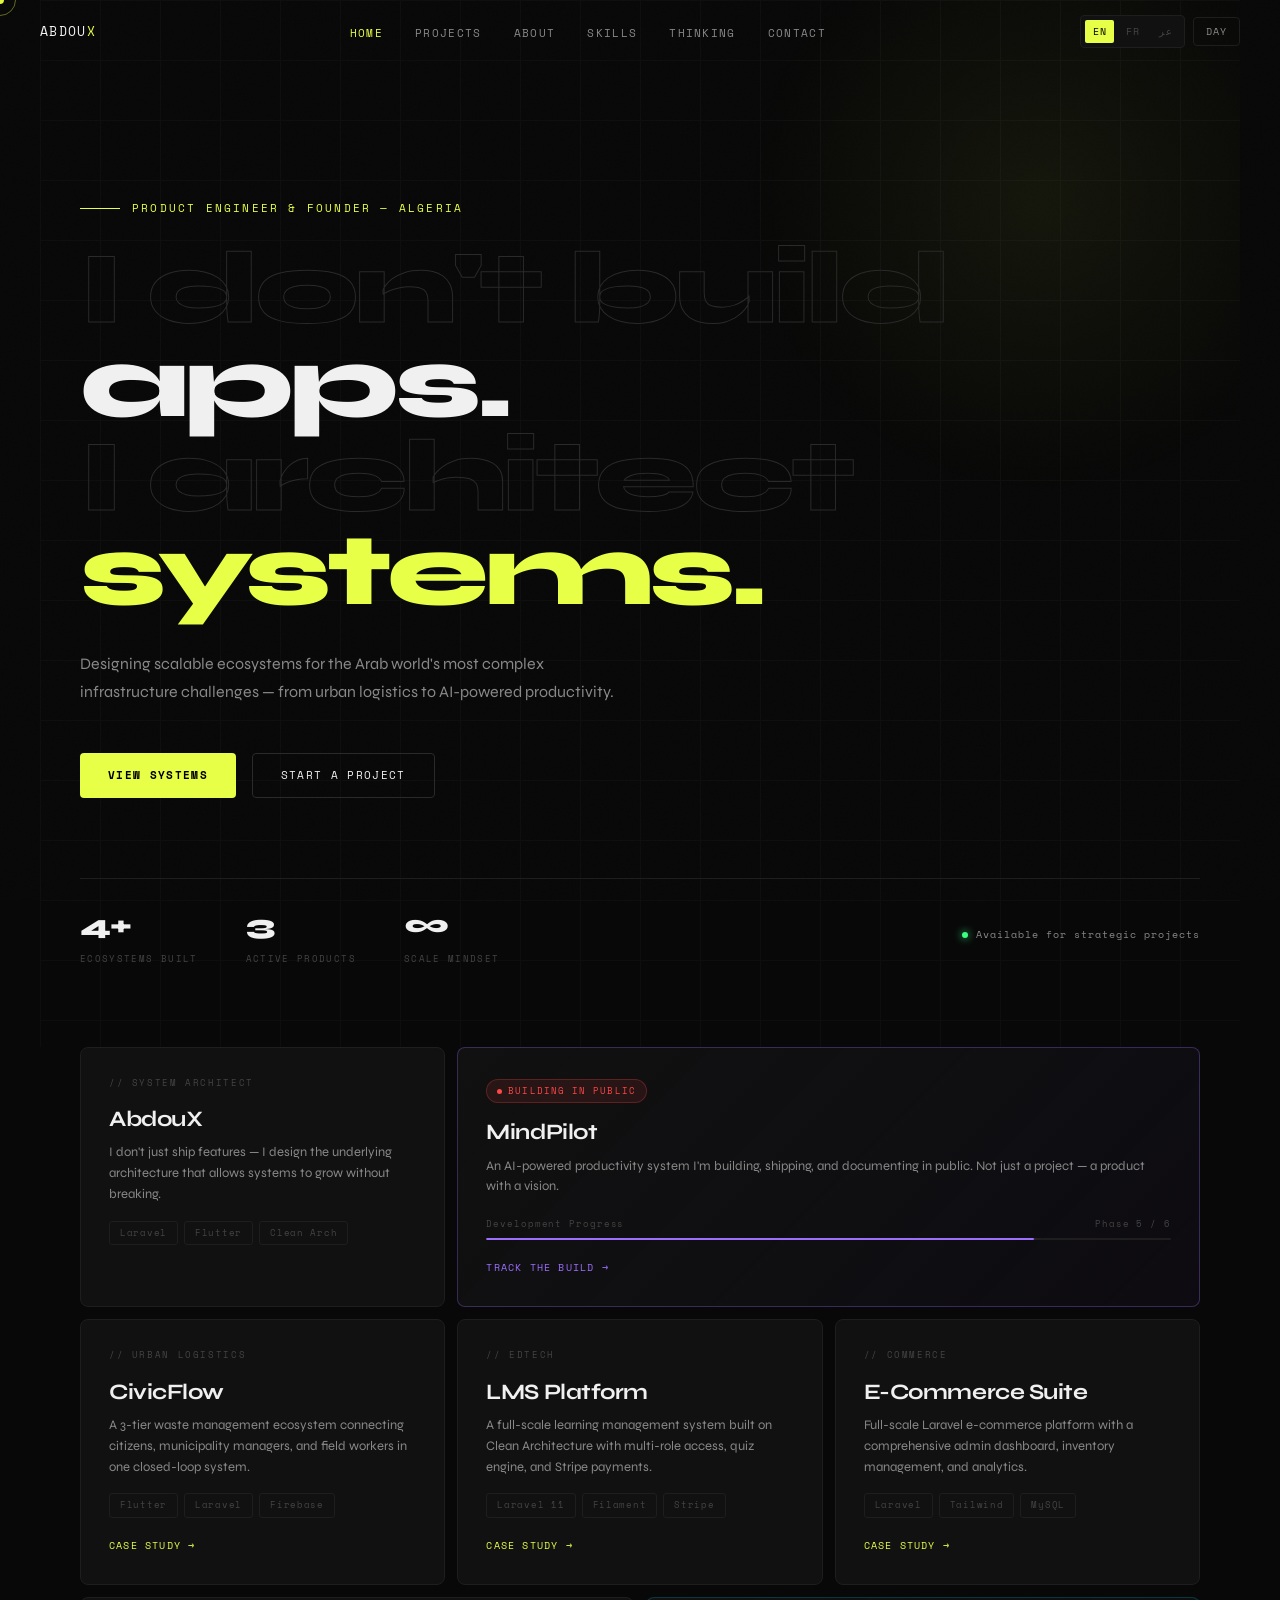
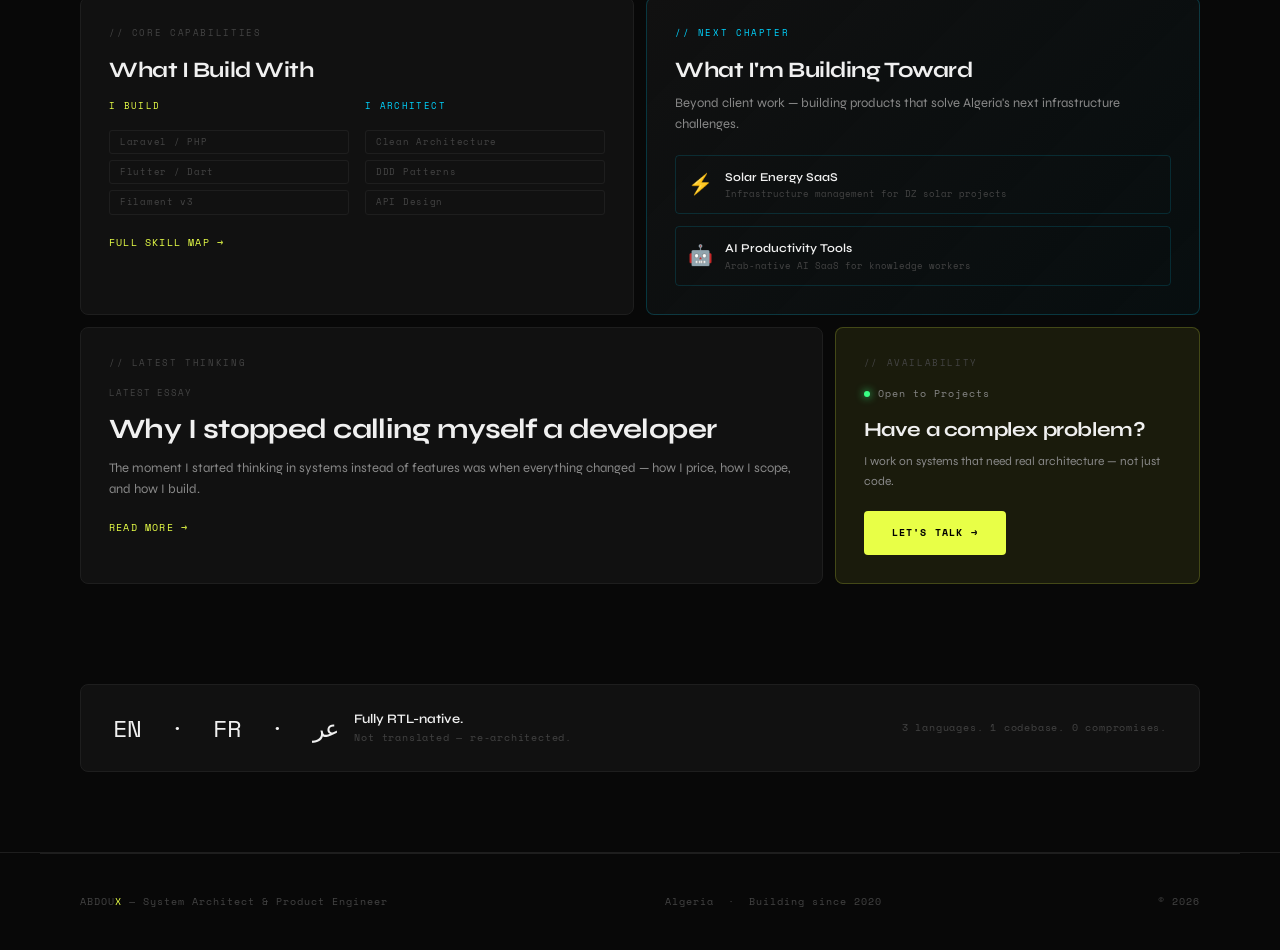
==== commit 610a8a43: "first commit" ====
--- a/index.html
+++ b/index.html
@@ -296,7 +296,7 @@
   display: flex;
   flex-direction: column;
   justify-content: flex-end;
-  padding: 0 40px 80px;
+  padding: 200px 40px 80px;
   position: relative;
   overflow: hidden;
 }
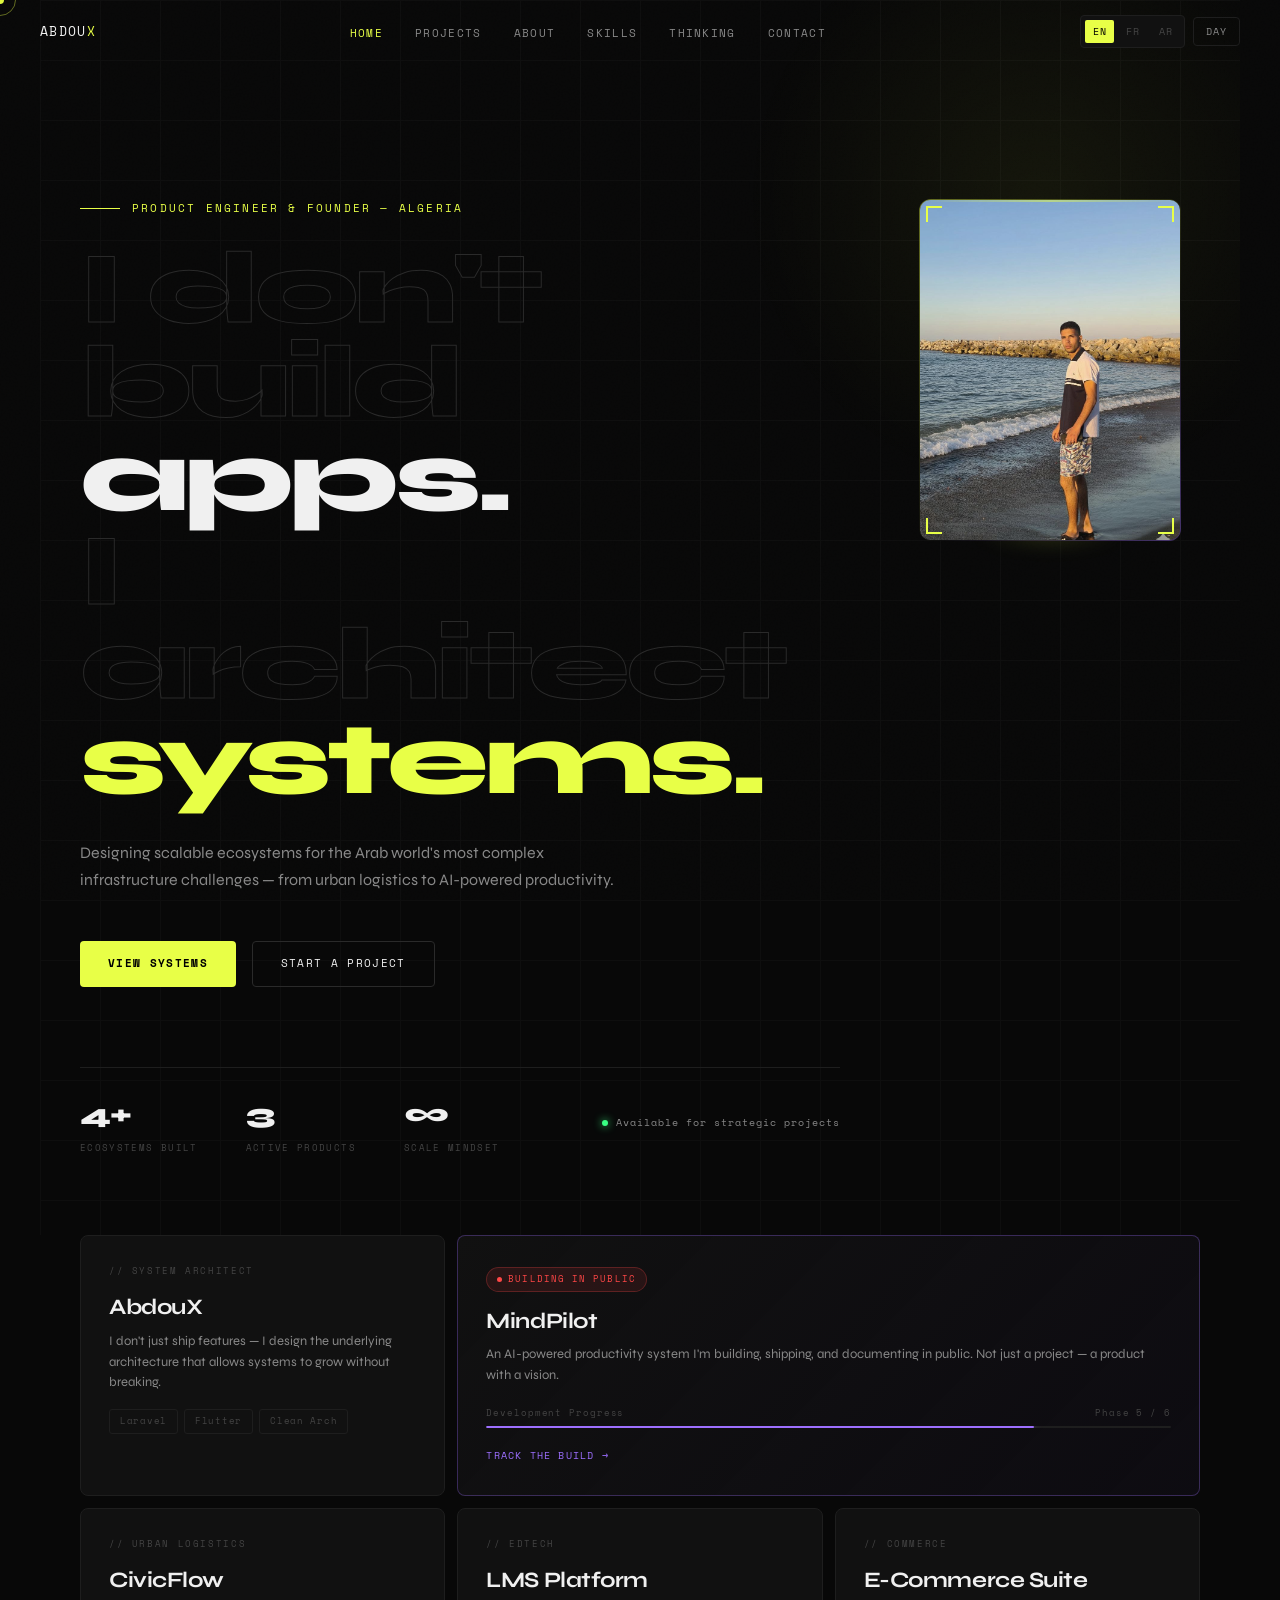
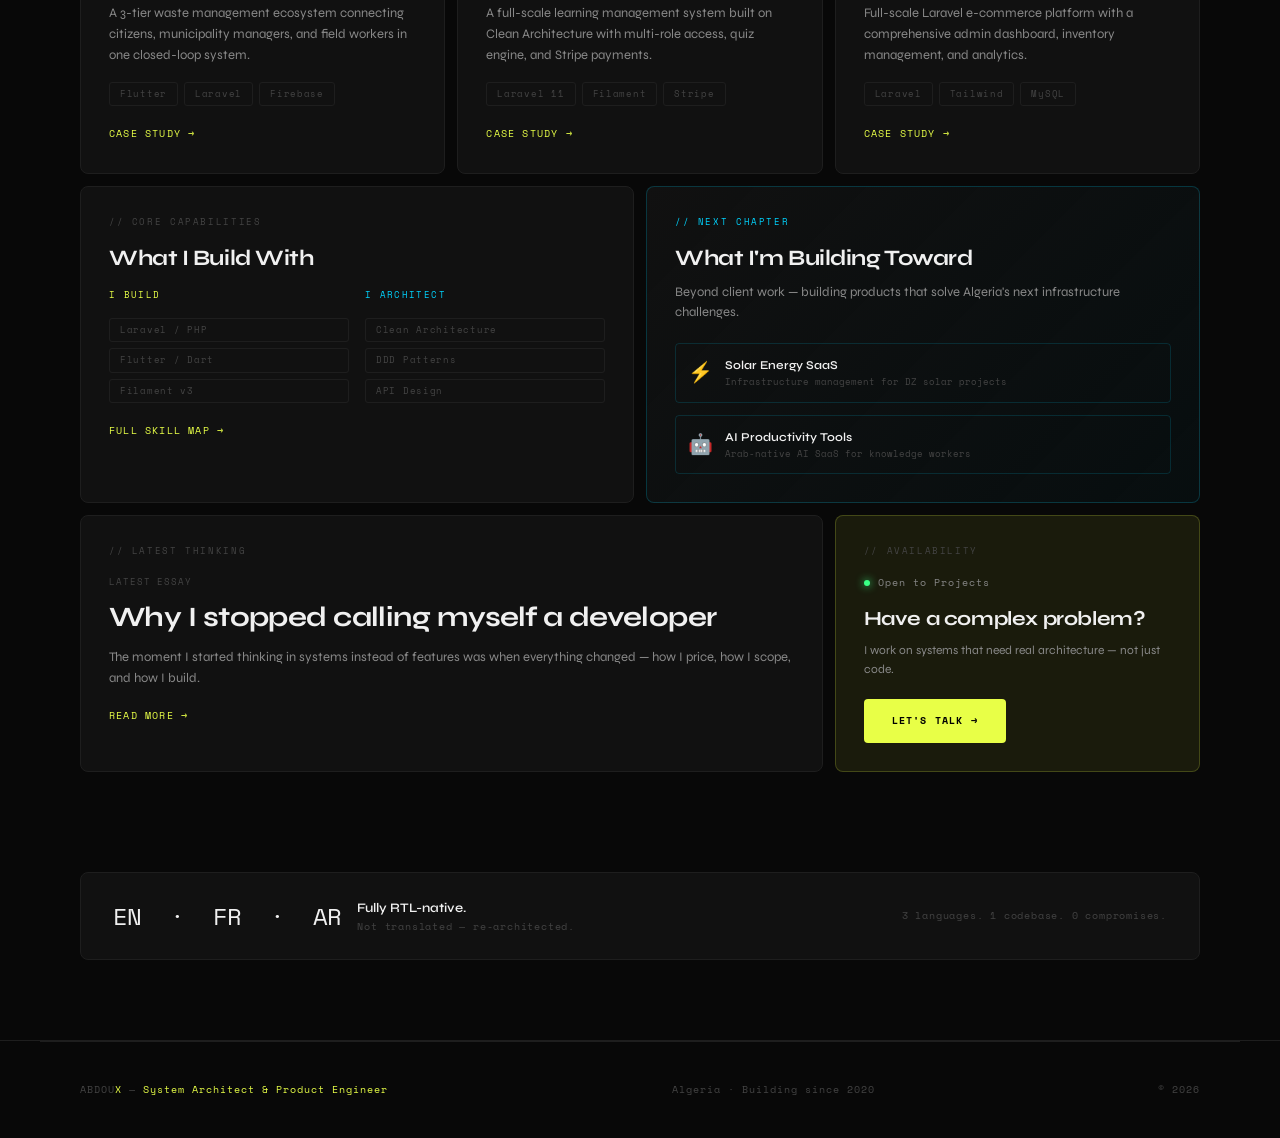
==== commit 775932f2: "first commit" ====
--- a/index.html
+++ b/index.html
@@ -31,1021 +31,290 @@
   --radius-lg: 8px;
   --transition: 0.25s cubic-bezier(0.4,0,0.2,1);
 }
-
 [data-theme="light"] {
-  --bg-primary: #f5f5f0;
-  --bg-secondary: #ebebeb;
-  --bg-card: #ffffff;
-  --bg-card-hover: #f9f9f9;
-  --border: #e0e0e0;
-  --border-bright: #cccccc;
-  --text-primary: #0a0a0a;
-  --text-secondary: #555;
-  --text-muted: #aaa;
-  --accent: #1a1a00;
-  --accent-dim: rgba(26,26,0,0.06);
-  --accent-glow: rgba(26,26,0,0.1);
-}
-
+  --bg-primary: #f5f5f0; --bg-secondary: #ebebeb; --bg-card: #ffffff;
+  --bg-card-hover: #f9f9f9; --border: #e0e0e0; --border-bright: #cccccc;
+  --text-primary: #0a0a0a; --text-secondary: #555; --text-muted: #aaa;
+  --accent: #1a1a00; --accent-dim: rgba(26,26,0,0.06); --accent-glow: rgba(26,26,0,0.1);
+}
 * { margin: 0; padding: 0; box-sizing: border-box; }
-
-html {
-  scroll-behavior: smooth;
-  cursor: none;
-}
-
+html { scroll-behavior: smooth; cursor: none; }
 body {
-  background: var(--bg-primary);
-  color: var(--text-primary);
-  font-family: var(--font-display);
-  line-height: 1.6;
-  overflow-x: hidden;
-  transition: background var(--transition), color var(--transition);
-}
-
-body[dir="rtl"] {
-  font-family: var(--font-arabic);
-}
-
-/* CUSTOM CURSOR */
+  background: var(--bg-primary); color: var(--text-primary);
+  font-family: var(--font-display); line-height: 1.6;
+  overflow-x: hidden; transition: background var(--transition), color var(--transition);
+}
+body[dir="rtl"] { font-family: var(--font-arabic); }
 .cursor {
-  width: 8px; height: 8px;
-  background: var(--accent);
-  border-radius: 50%;
-  position: fixed;
-  top: 0; left: 0;
-  pointer-events: none;
-  z-index: 9999;
-  transform: translate(-50%, -50%);
-  transition: width 0.2s, height 0.2s, background 0.2s;
+  width: 8px; height: 8px; background: var(--accent); border-radius: 50%;
+  position: fixed; top: 0; left: 0; pointer-events: none; z-index: 9999;
+  transform: translate(-50%, -50%); transition: width 0.2s, height 0.2s, background 0.2s;
   mix-blend-mode: difference;
 }
 .cursor-ring {
-  width: 32px; height: 32px;
-  border: 1px solid rgba(232,255,71,0.4);
-  border-radius: 50%;
-  position: fixed;
-  top: 0; left: 0;
-  pointer-events: none;
-  z-index: 9998;
-  transform: translate(-50%, -50%);
-  transition: all 0.12s ease;
-}
-body:hover .cursor { opacity: 1; }
-
-/* SCROLLBAR */
+  width: 32px; height: 32px; border: 1px solid rgba(232,255,71,0.4);
+  border-radius: 50%; position: fixed; top: 0; left: 0; pointer-events: none;
+  z-index: 9998; transform: translate(-50%, -50%); transition: all 0.12s ease;
+}
 ::-webkit-scrollbar { width: 3px; }
 ::-webkit-scrollbar-track { background: var(--bg-primary); }
 ::-webkit-scrollbar-thumb { background: var(--border-bright); }
-
-/* NOISE OVERLAY */
 body::before {
-  content: '';
-  position: fixed;
-  inset: 0;
+  content: ''; position: fixed; inset: 0;
   background-image: url("data:image/svg+xml,%3Csvg viewBox='0 0 512 512' xmlns='http://www.w3.org/2000/svg'%3E%3Cfilter id='noise'%3E%3CfeTurbulence type='fractalNoise' baseFrequency='0.9' numOctaves='4' stitchTiles='stitch'/%3E%3C/filter%3E%3Crect width='100%25' height='100%25' filter='url(%23noise)' opacity='0.04'/%3E%3C/svg%3E");
-  pointer-events: none;
-  z-index: 0;
-  opacity: 0.4;
-}
-
-/* NAVBAR */
+  pointer-events: none; z-index: 0; opacity: 0.4;
+}
 .navbar {
-  position: fixed;
-  top: 0; left: 0; right: 0;
-  z-index: 1000;
-  padding: 0 40px;
-  height: 64px;
-  display: flex;
-  align-items: center;
-  justify-content: space-between;
-  border-bottom: 1px solid transparent;
-  transition: all var(--transition);
-  backdrop-filter: blur(0px);
-}
-.navbar.scrolled {
-  background: rgba(8,8,8,0.92);
-  border-bottom-color: var(--border);
-  backdrop-filter: blur(20px);
-}
-[data-theme="light"] .navbar.scrolled {
-  background: rgba(245,245,240,0.92);
-}
-
-.nav-logo {
-  font-family: var(--font-mono);
-  font-size: 13px;
-  color: var(--text-primary);
-  text-decoration: none;
-  letter-spacing: 0.1em;
-}
+  position: fixed; top: 0; left: 0; right: 0; z-index: 1000;
+  padding: 0 40px; height: 64px; display: flex; align-items: center;
+  justify-content: space-between; border-bottom: 1px solid transparent;
+  transition: all var(--transition); backdrop-filter: blur(0px);
+}
+.navbar.scrolled { background: rgba(8,8,8,0.92); border-bottom-color: var(--border); backdrop-filter: blur(20px); }
+[data-theme="light"] .navbar.scrolled { background: rgba(245,245,240,0.92); }
+.nav-logo { font-family: var(--font-mono); font-size: 13px; color: var(--text-primary); text-decoration: none; letter-spacing: 0.1em; }
 .nav-logo span { color: var(--accent); }
-
-.nav-links {
-  display: flex;
-  align-items: center;
-  gap: 32px;
-  list-style: none;
-}
-.nav-links a {
-  font-family: var(--font-mono);
-  font-size: 11px;
-  color: var(--text-secondary);
-  text-decoration: none;
-  letter-spacing: 0.12em;
-  text-transform: uppercase;
-  transition: color var(--transition);
-}
+.nav-links { display: flex; align-items: center; gap: 32px; list-style: none; }
+.nav-links a { font-family: var(--font-mono); font-size: 11px; color: var(--text-secondary); text-decoration: none; letter-spacing: 0.12em; text-transform: uppercase; transition: color var(--transition); }
 .nav-links a:hover { color: var(--text-primary); }
 .nav-links a.active { color: var(--accent); }
-
-.nav-controls {
-  display: flex;
-  align-items: center;
-  gap: 8px;
-}
-
-.btn-control {
-  background: transparent;
-  border: 1px solid var(--border);
-  color: var(--text-secondary);
-  font-family: var(--font-mono);
-  font-size: 10px;
-  padding: 6px 12px;
-  border-radius: var(--radius);
-  cursor: none;
-  letter-spacing: 0.1em;
-  transition: all var(--transition);
-}
-.btn-control:hover {
-  border-color: var(--accent);
-  color: var(--accent);
-}
-
-.lang-switcher {
-  display: flex;
-  align-items: center;
-  gap: 4px;
-  background: var(--bg-card);
-  border: 1px solid var(--border);
-  border-radius: var(--radius);
-  padding: 4px;
-}
-.lang-btn {
-  background: transparent;
-  border: none;
-  color: var(--text-muted);
-  font-family: var(--font-mono);
-  font-size: 10px;
-  padding: 4px 8px;
-  border-radius: 2px;
-  cursor: none;
-  transition: all var(--transition);
-  letter-spacing: 0.05em;
-}
-.lang-btn.active {
-  background: var(--accent);
-  color: #000;
-}
-.lang-btn:hover:not(.active) {
-  color: var(--text-primary);
-}
-
-/* NAV HAMBURGER */
-.nav-hamburger {
-  display: none;
-  flex-direction: column;
-  gap: 5px;
-  cursor: none;
-  padding: 8px;
-  background: transparent;
-  border: none;
-}
-.nav-hamburger span {
-  display: block;
-  width: 20px; height: 1px;
-  background: var(--text-primary);
-  transition: all var(--transition);
-}
-
-/* MOBILE NAV */
-.nav-mobile {
-  display: none;
-  position: fixed;
-  inset: 64px 0 0 0;
-  background: var(--bg-primary);
-  z-index: 999;
-  padding: 40px;
-  flex-direction: column;
-  gap: 24px;
-  border-top: 1px solid var(--border);
-}
+.nav-controls { display: flex; align-items: center; gap: 8px; }
+.btn-control { background: transparent; border: 1px solid var(--border); color: var(--text-secondary); font-family: var(--font-mono); font-size: 10px; padding: 6px 12px; border-radius: var(--radius); cursor: none; letter-spacing: 0.1em; transition: all var(--transition); }
+.btn-control:hover { border-color: var(--accent); color: var(--accent); }
+.lang-switcher { display: flex; align-items: center; gap: 4px; background: var(--bg-card); border: 1px solid var(--border); border-radius: var(--radius); padding: 4px; }
+.lang-btn { background: transparent; border: none; color: var(--text-muted); font-family: var(--font-mono); font-size: 10px; padding: 4px 8px; border-radius: 2px; cursor: none; transition: all var(--transition); letter-spacing: 0.05em; }
+.lang-btn.active { background: var(--accent); color: #000; }
+.lang-btn:hover:not(.active) { color: var(--text-primary); }
+.nav-hamburger { display: none; flex-direction: column; gap: 5px; cursor: none; padding: 8px; background: transparent; border: none; }
+.nav-hamburger span { display: block; width: 20px; height: 1px; background: var(--text-primary); transition: all var(--transition); }
+.nav-mobile { display: none; position: fixed; inset: 64px 0 0 0; background: var(--bg-primary); z-index: 999; padding: 40px; flex-direction: column; gap: 24px; border-top: 1px solid var(--border); }
 .nav-mobile.open { display: flex; }
-.nav-mobile a {
-  font-family: var(--font-mono);
-  font-size: 14px;
-  color: var(--text-secondary);
-  text-decoration: none;
-  letter-spacing: 0.1em;
-  text-transform: uppercase;
-  padding: 12px 0;
-  border-bottom: 1px solid var(--border);
-  transition: color var(--transition);
-}
+.nav-mobile a { font-family: var(--font-mono); font-size: 14px; color: var(--text-secondary); text-decoration: none; letter-spacing: 0.1em; text-transform: uppercase; padding: 12px 0; border-bottom: 1px solid var(--border); transition: color var(--transition); }
 .nav-mobile a:hover { color: var(--accent); }
-
-/* MAIN CONTENT */
 main { position: relative; z-index: 1; }
-
-/* SECTION COMMON */
-section {
-  padding: 100px 40px;
-  max-width: 1200px;
-  margin: 0 auto;
-}
-
-.section-label {
-  font-family: var(--font-mono);
-  font-size: 10px;
-  color: var(--accent);
-  letter-spacing: 0.2em;
-  text-transform: uppercase;
-  margin-bottom: 16px;
-  display: flex;
-  align-items: center;
-  gap: 12px;
-}
-.section-label::before {
-  content: '';
-  display: inline-block;
-  width: 24px; height: 1px;
-  background: var(--accent);
-}
+section { padding: 100px 40px; max-width: 1200px; margin: 0 auto; }
+.section-label { font-family: var(--font-mono); font-size: 10px; color: var(--accent); letter-spacing: 0.2em; text-transform: uppercase; margin-bottom: 16px; display: flex; align-items: center; gap: 12px; }
+.section-label::before { content: ''; display: inline-block; width: 24px; height: 1px; background: var(--accent); }
 [dir="rtl"] .section-label::before { order: 1; }
-
-.section-title {
-  font-size: clamp(36px, 6vw, 72px);
-  font-weight: 800;
-  line-height: 0.95;
-  letter-spacing: -0.03em;
-}
-
-/* HERO */
-.hero {
-  min-height: 100vh;
-  display: flex;
-  flex-direction: column;
-  justify-content: flex-end;
-  padding: 200px 40px 80px;
-  position: relative;
-  overflow: hidden;
-}
-
-.hero-grid-overlay {
-  position: absolute;
-  inset: 0;
-  background-image:
-    linear-gradient(var(--border) 1px, transparent 1px),
-    linear-gradient(90deg, var(--border) 1px, transparent 1px);
-  background-size: 60px 60px;
-  opacity: 0.3;
-  pointer-events: none;
-}
-
-.hero-glow {
-  position: absolute;
-  width: 600px; height: 600px;
-  background: radial-gradient(circle, rgba(232,255,71,0.06) 0%, transparent 70%);
-  top: -100px; right: -100px;
-  pointer-events: none;
-  animation: pulse-glow 6s ease-in-out infinite;
-}
-@keyframes pulse-glow {
-  0%, 100% { opacity: 0.6; transform: scale(1); }
-  50% { opacity: 1; transform: scale(1.1); }
-}
-
+.section-title { font-size: clamp(36px, 6vw, 72px); font-weight: 800; line-height: 0.95; letter-spacing: -0.03em; }
+.hero { min-height: 100vh; display: flex; flex-direction: column; justify-content: flex-end; padding: 200px 40px 80px; position: relative; overflow: hidden; }
+.hero-grid-overlay { position: absolute; inset: 0; background-image: linear-gradient(var(--border) 1px, transparent 1px), linear-gradient(90deg, var(--border) 1px, transparent 1px); background-size: 60px 60px; opacity: 0.3; pointer-events: none; }
+.hero-glow { position: absolute; width: 600px; height: 600px; background: radial-gradient(circle, rgba(232,255,71,0.06) 0%, transparent 70%); top: -100px; right: -100px; pointer-events: none; animation: pulse-glow 6s ease-in-out infinite; }
+@keyframes pulse-glow { 0%, 100% { opacity: 0.6; transform: scale(1); } 50% { opacity: 1; transform: scale(1.1); } }
 .hero-content { position: relative; z-index: 1; max-width: 1200px; margin: 0 auto; width: 100%; }
-
-.hero-eyebrow {
-  font-family: var(--font-mono);
-  font-size: 11px;
-  color: var(--accent);
-  letter-spacing: 0.2em;
-  text-transform: uppercase;
-  margin-bottom: 24px;
-  display: flex;
-  align-items: center;
-  gap: 12px;
-}
-.hero-eyebrow::before {
-  content: '';
-  width: 40px; height: 1px;
-  background: var(--accent);
-}
-[dir="rtl"] .hero-eyebrow { flex-direction: row-reverse; }
-
-.hero-headline {
-  font-size: clamp(48px, 8vw, 110px);
-  font-weight: 800;
-  line-height: 0.92;
-  letter-spacing: -0.04em;
-  margin-bottom: 32px;
-}
-
-.hero-headline .line-accent { color: var(--accent); }
-.hero-headline .line-outline {
-  -webkit-text-stroke: 1px var(--border-bright);
-  color: transparent;
-}
-
-.hero-sub {
-  font-size: 16px;
-  color: var(--text-secondary);
-  max-width: 560px;
-  line-height: 1.7;
-  margin-bottom: 48px;
-}
-
-.hero-actions {
-  display: flex;
-  align-items: center;
-  gap: 16px;
-  flex-wrap: wrap;
-}
-
-.btn-primary {
-  background: var(--accent);
-  color: #000;
-  font-family: var(--font-mono);
-  font-size: 11px;
-  letter-spacing: 0.12em;
-  text-transform: uppercase;
-  padding: 14px 28px;
-  border: none;
-  border-radius: var(--radius);
-  cursor: none;
-  text-decoration: none;
-  display: inline-flex;
-  align-items: center;
-  gap: 8px;
-  font-weight: 700;
-  transition: all var(--transition);
-}
-.btn-primary:hover {
-  transform: translateY(-2px);
-  box-shadow: 0 8px 32px var(--accent-glow);
-}
-
-.btn-secondary {
-  background: transparent;
-  color: var(--text-primary);
-  font-family: var(--font-mono);
-  font-size: 11px;
-  letter-spacing: 0.12em;
-  text-transform: uppercase;
-  padding: 13px 28px;
-  border: 1px solid var(--border-bright);
-  border-radius: var(--radius);
-  cursor: none;
-  text-decoration: none;
-  display: inline-flex;
-  align-items: center;
-  gap: 8px;
-  transition: all var(--transition);
-}
-.btn-secondary:hover {
-  border-color: var(--text-primary);
-  transform: translateY(-2px);
-}
-
-.hero-bottom {
-  margin-top: 80px;
-  display: flex;
-  align-items: center;
-  justify-content: space-between;
-  border-top: 1px solid var(--border);
-  padding-top: 24px;
-}
-.hero-stats {
-  display: flex;
-  gap: 48px;
-}
-.hero-stat-num {
-  font-size: 28px;
-  font-weight: 800;
-  letter-spacing: -0.03em;
-  color: var(--text-primary);
-}
-.hero-stat-label {
-  font-family: var(--font-mono);
-  font-size: 9px;
-  color: var(--text-muted);
-  letter-spacing: 0.15em;
-  text-transform: uppercase;
-  margin-top: 4px;
-}
-
-.status-badge {
-  display: flex;
-  align-items: center;
-  gap: 8px;
-  font-family: var(--font-mono);
-  font-size: 10px;
-  color: var(--text-secondary);
-  letter-spacing: 0.1em;
-}
-.status-dot {
-  width: 6px; height: 6px;
-  border-radius: 50%;
-  background: var(--green);
-  box-shadow: 0 0 8px var(--green);
-  animation: status-pulse 2s ease-in-out infinite;
-}
-@keyframes status-pulse {
-  0%, 100% { box-shadow: 0 0 4px var(--green); }
-  50% { box-shadow: 0 0 12px var(--green); }
-}
-
-/* BENTO GRID */
-.bento-grid {
-  display: grid;
-  grid-template-columns: repeat(12, 1fr);
-  gap: 12px;
-  max-width: 1200px;
-  margin: 0 auto;
-  padding: 0 40px 100px;
-}
-
-.bento-card {
-  background: var(--bg-card);
-  border: 1px solid var(--border);
-  border-radius: var(--radius-lg);
-  padding: 28px;
-  position: relative;
-  overflow: hidden;
-  transition: all var(--transition);
-  cursor: none;
-}
-.bento-card:hover {
-  background: var(--bg-card-hover);
-  border-color: var(--border-bright);
-  transform: translateY(-2px);
-}
-.bento-card::before {
-  content: '';
-  position: absolute;
-  inset: 0;
-  opacity: 0;
-  transition: opacity var(--transition);
-  background: linear-gradient(135deg, var(--accent-dim), transparent);
-  pointer-events: none;
-}
-.bento-card:hover::before { opacity: 1; }
-
-/* Grid spans */
-.span-4 { grid-column: span 4; }
-.span-6 { grid-column: span 6; }
-.span-8 { grid-column: span 8; }
-.span-12 { grid-column: span 12; }
-.span-3 { grid-column: span 3; }
-
-.card-tag {
-  font-family: var(--font-mono);
-  font-size: 9px;
-  color: var(--text-muted);
-  letter-spacing: 0.18em;
-  text-transform: uppercase;
-  margin-bottom: 16px;
-}
-
-.card-title {
-  font-size: 22px;
-  font-weight: 700;
-  letter-spacing: -0.02em;
-  margin-bottom: 10px;
-  line-height: 1.2;
-}
-
-.card-desc {
-  font-size: 13px;
-  color: var(--text-secondary);
-  line-height: 1.6;
-}
-
-.card-link {
-  display: inline-flex;
-  align-items: center;
-  gap: 6px;
-  font-family: var(--font-mono);
-  font-size: 10px;
-  color: var(--accent);
-  letter-spacing: 0.12em;
-  text-decoration: none;
-  text-transform: uppercase;
-  margin-top: 20px;
-  transition: gap var(--transition);
-}
-.card-link:hover { gap: 10px; }
-
-/* Special Cards */
-.card-mindpilot {
-  border-color: rgba(157,111,255,0.3);
-  background: linear-gradient(135deg, var(--bg-card), rgba(157,111,255,0.04));
-}
-.card-mindpilot:hover {
-  border-color: rgba(157,111,255,0.5);
-}
-.card-mindpilot::before {
-  background: linear-gradient(135deg, var(--violet-dim), transparent);
-}
-
-.live-badge {
-  display: inline-flex;
-  align-items: center;
-  gap: 6px;
-  background: rgba(255,71,71,0.1);
-  border: 1px solid rgba(255,71,71,0.25);
-  color: var(--red);
-  font-family: var(--font-mono);
-  font-size: 9px;
-  padding: 4px 10px;
-  border-radius: 20px;
-  letter-spacing: 0.12em;
-  text-transform: uppercase;
-  margin-bottom: 16px;
-}
-.live-dot {
-  width: 5px; height: 5px;
-  border-radius: 50%;
-  background: var(--red);
-  animation: status-pulse 1.5s ease-in-out infinite;
-}
-
-.progress-bar-wrap {
-  margin-top: 20px;
-}
-.progress-label {
-  display: flex;
-  justify-content: space-between;
-  font-family: var(--font-mono);
-  font-size: 9px;
-  color: var(--text-muted);
-  letter-spacing: 0.1em;
-  margin-bottom: 6px;
-}
-.progress-bar {
-  height: 2px;
-  background: var(--border);
-  border-radius: 2px;
-  overflow: hidden;
-}
-.progress-fill {
-  height: 100%;
-  background: var(--violet);
-  border-radius: 2px;
-  box-shadow: 0 0 8px var(--violet);
-  transition: width 1s ease;
-}
-
-.card-future {
-  border-color: rgba(0,212,255,0.2);
-  background: linear-gradient(135deg, var(--bg-card), rgba(0,212,255,0.03));
-}
-.card-future:hover { border-color: rgba(0,212,255,0.4); }
-
-.future-tag {
-  font-family: var(--font-mono);
-  font-size: 9px;
-  color: var(--cyan);
-  letter-spacing: 0.18em;
-  text-transform: uppercase;
-  margin-bottom: 16px;
-}
-
-/* TECH TAGS */
-.tech-tags {
-  display: flex;
-  flex-wrap: wrap;
-  gap: 6px;
-  margin-top: 16px;
-}
-.tech-tag {
-  font-family: var(--font-mono);
-  font-size: 9px;
-  padding: 4px 10px;
-  border: 1px solid var(--border);
-  border-radius: 3px;
-  color: var(--text-muted);
-  letter-spacing: 0.08em;
-}
-
-/* FOOTER */
-footer {
-  border-top: 1px solid var(--border);
-  padding: 40px;
-  max-width: 1200px;
-  margin: 0 auto;
-  display: flex;
-  align-items: center;
-  justify-content: space-between;
-  flex-wrap: wrap;
-  gap: 16px;
-}
-
-.footer-mono {
-  font-family: var(--font-mono);
-  font-size: 10px;
-  color: var(--text-muted);
-  letter-spacing: 0.1em;
-}
-.footer-mono span { color: var(--accent); }
-
-/* PAGE HERO (for sub-pages) */
-.page-hero {
-  min-height: 40vh;
+.hero-layout {
   display: flex;
   align-items: flex-end;
-  padding: 120px 40px 60px;
-  position: relative;
-  max-width: 1200px;
-  margin: 0 auto;
-}
-
-/* CARDS GRID */
-.cards-grid {
-  display: grid;
-  grid-template-columns: repeat(auto-fit, minmax(340px, 1fr));
-  gap: 16px;
-}
-
-.project-card {
-  background: var(--bg-card);
-  border: 1px solid var(--border);
-  border-radius: var(--radius-lg);
-  padding: 36px;
-  transition: all var(--transition);
-  position: relative;
-  overflow: hidden;
-  cursor: none;
-}
-.project-card:hover {
-  border-color: var(--border-bright);
-  transform: translateY(-4px);
-}
-.project-card::after {
-  content: '';
-  position: absolute;
-  top: 0; left: 0; right: 0;
-  height: 1px;
-  background: linear-gradient(90deg, transparent, var(--accent), transparent);
-  opacity: 0;
-  transition: opacity var(--transition);
-}
-.project-card:hover::after { opacity: 1; }
-
-.project-number {
-  font-family: var(--font-mono);
-  font-size: 60px;
-  font-weight: 700;
-  color: var(--border-bright);
-  line-height: 1;
-  margin-bottom: 20px;
-  letter-spacing: -0.04em;
-}
-
-.project-title {
-  font-size: 26px;
-  font-weight: 700;
-  letter-spacing: -0.02em;
-  margin-bottom: 8px;
-}
-
-.project-subtitle {
-  font-family: var(--font-mono);
-  font-size: 10px;
-  color: var(--accent);
-  letter-spacing: 0.15em;
-  text-transform: uppercase;
-  margin-bottom: 20px;
-}
-
-.project-problem {
-  font-size: 13px;
-  color: var(--text-secondary);
-  line-height: 1.7;
-  margin-bottom: 24px;
-}
-
-.divider {
-  height: 1px;
-  background: var(--border);
-  margin: 24px 0;
-}
-
-.case-study-section {
-  margin-bottom: 20px;
-}
-.case-study-label {
-  font-family: var(--font-mono);
-  font-size: 9px;
-  color: var(--text-muted);
-  letter-spacing: 0.18em;
-  text-transform: uppercase;
-  margin-bottom: 8px;
-}
-.case-study-text {
-  font-size: 13px;
-  color: var(--text-secondary);
-  line-height: 1.7;
-}
-
-/* SKILLS */
-.skills-zone {
-  margin-bottom: 60px;
-}
-.zone-header {
-  display: flex;
-  align-items: baseline;
-  gap: 16px;
-  margin-bottom: 24px;
-}
-.zone-name {
-  font-family: var(--font-mono);
-  font-size: 11px;
-  color: var(--text-muted);
-  letter-spacing: 0.18em;
-  text-transform: uppercase;
-  white-space: nowrap;
-}
-.zone-title {
-  font-size: 32px;
-  font-weight: 800;
-  letter-spacing: -0.03em;
-}
-.zone-line {
-  flex: 1;
-  height: 1px;
-  background: var(--border);
-}
-
-.skill-items {
-  display: flex;
-  flex-wrap: wrap;
-  gap: 8px;
-}
-.skill-item {
-  background: var(--bg-card);
-  border: 1px solid var(--border);
-  border-radius: var(--radius);
-  padding: 10px 16px;
-  font-family: var(--font-mono);
-  font-size: 11px;
-  color: var(--text-secondary);
-  letter-spacing: 0.08em;
-  transition: all var(--transition);
-  cursor: none;
-}
-.skill-item:hover {
-  border-color: var(--accent);
-  color: var(--accent);
-  background: var(--accent-dim);
-}
-.skill-item.featured {
-  border-color: var(--accent);
-  color: var(--text-primary);
-  background: var(--accent-dim);
-}
-
-/* ABOUT */
-.about-grid {
-  display: grid;
-  grid-template-columns: 1fr 1fr;
   gap: 60px;
-  align-items: start;
-}
-.about-text p {
-  font-size: 16px;
-  color: var(--text-secondary);
-  line-height: 1.8;
-  margin-bottom: 24px;
-}
-.about-text p strong {
-  color: var(--text-primary);
-  font-weight: 600;
-}
-.about-acts {
-  display: flex;
-  flex-direction: column;
-  gap: 24px;
-}
-.act {
-  padding: 24px;
-  background: var(--bg-card);
-  border: 1px solid var(--border);
-  border-radius: var(--radius-lg);
-  transition: all var(--transition);
-}
-.act:hover {
-  border-color: var(--accent);
-  background: var(--accent-dim);
-}
-.act-number {
-  font-family: var(--font-mono);
-  font-size: 9px;
-  color: var(--accent);
-  letter-spacing: 0.18em;
-  margin-bottom: 8px;
-}
-.act-title {
-  font-size: 16px;
-  font-weight: 700;
-  margin-bottom: 8px;
-}
-.act-text {
-  font-size: 13px;
-  color: var(--text-secondary);
-  line-height: 1.6;
-}
-
-/* INSIGHTS */
-.insights-grid {
-  display: grid;
-  grid-template-columns: repeat(auto-fit, minmax(320px, 1fr));
-  gap: 16px;
-}
-.insight-card {
-  background: var(--bg-card);
-  border: 1px solid var(--border);
-  border-radius: var(--radius-lg);
-  padding: 32px;
-  transition: all var(--transition);
-  cursor: none;
-}
-.insight-card:hover {
-  border-color: var(--border-bright);
-  transform: translateY(-3px);
-}
-.insight-meta {
-  display: flex;
-  align-items: center;
-  justify-content: space-between;
-  margin-bottom: 20px;
-}
-.insight-category {
-  font-family: var(--font-mono);
-  font-size: 9px;
-  color: var(--accent);
-  letter-spacing: 0.15em;
-  text-transform: uppercase;
-}
-.insight-date {
-  font-family: var(--font-mono);
-  font-size: 9px;
-  color: var(--text-muted);
-  letter-spacing: 0.1em;
-}
-.insight-title {
-  font-size: 20px;
-  font-weight: 700;
-  letter-spacing: -0.02em;
-  margin-bottom: 12px;
-  line-height: 1.3;
-}
-.insight-excerpt {
-  font-size: 13px;
-  color: var(--text-secondary);
-  line-height: 1.7;
-}
-
-/* CONTACT */
-.contact-grid {
-  display: grid;
-  grid-template-columns: 1fr 1fr;
-  gap: 80px;
-  align-items: start;
-}
-.contact-question {
-  font-size: clamp(32px, 5vw, 56px);
-  font-weight: 800;
-  letter-spacing: -0.03em;
-  line-height: 1.05;
-  margin-bottom: 24px;
-}
-.contact-question span { color: var(--accent); }
-.contact-note {
-  font-size: 14px;
-  color: var(--text-secondary);
-  line-height: 1.7;
-  margin-bottom: 40px;
-}
-.contact-channels {
-  display: flex;
-  flex-direction: column;
-  gap: 12px;
-}
-.channel-item {
-  display: flex;
-  align-items: center;
-  gap: 12px;
-  padding: 14px 16px;
-  background: var(--bg-card);
-  border: 1px solid var(--border);
-  border-radius: var(--radius);
-  text-decoration: none;
-  color: var(--text-secondary);
-  font-family: var(--font-mono);
-  font-size: 11px;
-  letter-spacing: 0.08em;
-  transition: all var(--transition);
-  cursor: none;
-}
-.channel-item:hover {
-  border-color: var(--accent);
-  color: var(--text-primary);
-  background: var(--accent-dim);
-}
-.channel-icon {
-  font-size: 14px;
-  width: 20px;
-  text-align: center;
-}
-
-.contact-form {
-  display: flex;
-  flex-direction: column;
-  gap: 16px;
-}
-.form-group { display: flex; flex-direction: column; gap: 6px; }
-.form-label {
-  font-family: var(--font-mono);
-  font-size: 9px;
-  color: var(--text-muted);
-  letter-spacing: 0.18em;
-  text-transform: uppercase;
-}
-.form-input, .form-textarea, .form-select {
-  background: var(--bg-card);
-  border: 1px solid var(--border);
-  border-radius: var(--radius);
-  color: var(--text-primary);
-  font-family: var(--font-display);
-  font-size: 14px;
-  padding: 12px 16px;
-  outline: none;
-  transition: border-color var(--transition);
-  cursor: none;
-}
-.form-input:focus, .form-textarea:focus, .form-select:focus {
-  border-color: var(--accent);
-}
-.form-textarea { min-height: 120px; resize: vertical; }
-.form-select option { background: var(--bg-primary); }
-
-/* ANIMATIONS */
-.fade-up {
-  opacity: 0;
-  transform: translateY(24px);
-  transition: opacity 0.6s ease, transform 0.6s ease;
-}
-.fade-up.visible {
-  opacity: 1;
-  transform: translateY(0);
-}
-
-/* RESPONSIVE */
+  width: 100%;
+}
+.hero-text-col { flex: 1; min-width: 0; }
+.hero-eyebrow { font-family: var(--font-mono); font-size: 11px; color: var(--accent); letter-spacing: 0.2em; text-transform: uppercase; margin-bottom: 24px; display: flex; align-items: center; gap: 12px; }
+.hero-eyebrow::before { content: ''; width: 40px; height: 1px; background: var(--accent); }
+[dir="rtl"] .hero-eyebrow { flex-direction: row-reverse; }
+.hero-headline { font-size: clamp(48px, 8vw, 110px); font-weight: 800; line-height: 0.92; letter-spacing: -0.04em; margin-bottom: 32px; }
+.hero-headline .line-accent { color: var(--accent); }
+.hero-headline .line-outline { -webkit-text-stroke: 1px var(--border-bright); color: transparent; }
+.hero-sub { font-size: 16px; color: var(--text-secondary); max-width: 560px; line-height: 1.7; margin-bottom: 48px; }
+.hero-actions { display: flex; align-items: center; gap: 16px; flex-wrap: wrap; }
+.btn-primary { background: var(--accent); color: #000; font-family: var(--font-mono); font-size: 11px; letter-spacing: 0.12em; text-transform: uppercase; padding: 14px 28px; border: none; border-radius: var(--radius); cursor: none; text-decoration: none; display: inline-flex; align-items: center; gap: 8px; font-weight: 700; transition: all var(--transition); }
+.btn-primary:hover { transform: translateY(-2px); box-shadow: 0 8px 32px var(--accent-glow); }
+.btn-secondary { background: transparent; color: var(--text-primary); font-family: var(--font-mono); font-size: 11px; letter-spacing: 0.12em; text-transform: uppercase; padding: 13px 28px; border: 1px solid var(--border-bright); border-radius: var(--radius); cursor: none; text-decoration: none; display: inline-flex; align-items: center; gap: 8px; transition: all var(--transition); }
+.btn-secondary:hover { border-color: var(--text-primary); transform: translateY(-2px); }
+.hero-bottom { margin-top: 80px; display: flex; align-items: center; justify-content: space-between; border-top: 1px solid var(--border); padding-top: 24px; }
+.hero-stats { display: flex; gap: 48px; }
+.hero-stat-num { font-size: 28px; font-weight: 800; letter-spacing: -0.03em; color: var(--text-primary); }
+.hero-stat-label { font-family: var(--font-mono); font-size: 9px; color: var(--text-muted); letter-spacing: 0.15em; text-transform: uppercase; margin-top: 4px; }
+.status-badge { display: flex; align-items: center; gap: 8px; font-family: var(--font-mono); font-size: 10px; color: var(--text-secondary); letter-spacing: 0.1em; }
+.status-dot { width: 6px; height: 6px; border-radius: 50%; background: var(--green); box-shadow: 0 0 8px var(--green); animation: status-pulse 2s ease-in-out infinite; }
+@keyframes status-pulse { 0%, 100% { box-shadow: 0 0 4px var(--green); } 50% { box-shadow: 0 0 12px var(--green); } }
+.bento-grid { display: grid; grid-template-columns: repeat(12, 1fr); gap: 12px; max-width: 1200px; margin: 0 auto; padding: 0 40px 100px; }
+.bento-card { background: var(--bg-card); border: 1px solid var(--border); border-radius: var(--radius-lg); padding: 28px; position: relative; overflow: hidden; transition: all var(--transition); cursor: none; }
+.bento-card:hover { background: var(--bg-card-hover); border-color: var(--border-bright); transform: translateY(-2px); }
+.bento-card::before { content: ''; position: absolute; inset: 0; opacity: 0; transition: opacity var(--transition); background: linear-gradient(135deg, var(--accent-dim), transparent); pointer-events: none; }
+.bento-card:hover::before { opacity: 1; }
+.span-4 { grid-column: span 4; } .span-6 { grid-column: span 6; } .span-8 { grid-column: span 8; } .span-12 { grid-column: span 12; } .span-3 { grid-column: span 3; }
+.card-tag { font-family: var(--font-mono); font-size: 9px; color: var(--text-muted); letter-spacing: 0.18em; text-transform: uppercase; margin-bottom: 16px; }
+.card-title { font-size: 22px; font-weight: 700; letter-spacing: -0.02em; margin-bottom: 10px; line-height: 1.2; }
+.card-desc { font-size: 13px; color: var(--text-secondary); line-height: 1.6; }
+.card-link { display: inline-flex; align-items: center; gap: 6px; font-family: var(--font-mono); font-size: 10px; color: var(--accent); letter-spacing: 0.12em; text-decoration: none; text-transform: uppercase; margin-top: 20px; transition: gap var(--transition); }
+.card-link:hover { gap: 10px; }
+.card-mindpilot { border-color: rgba(157,111,255,0.3); background: linear-gradient(135deg, var(--bg-card), rgba(157,111,255,0.04)); }
+.card-mindpilot:hover { border-color: rgba(157,111,255,0.5); }
+.card-mindpilot::before { background: linear-gradient(135deg, var(--violet-dim), transparent); }
+.live-badge { display: inline-flex; align-items: center; gap: 6px; background: rgba(255,71,71,0.1); border: 1px solid rgba(255,71,71,0.25); color: var(--red); font-family: var(--font-mono); font-size: 9px; padding: 4px 10px; border-radius: 20px; letter-spacing: 0.12em; text-transform: uppercase; margin-bottom: 16px; }
+.live-dot { width: 5px; height: 5px; border-radius: 50%; background: var(--red); animation: status-pulse 1.5s ease-in-out infinite; }
+.progress-bar-wrap { margin-top: 20px; }
+.progress-label { display: flex; justify-content: space-between; font-family: var(--font-mono); font-size: 9px; color: var(--text-muted); letter-spacing: 0.1em; margin-bottom: 6px; }
+.progress-bar { height: 2px; background: var(--border); border-radius: 2px; overflow: hidden; }
+.progress-fill { height: 100%; background: var(--violet); border-radius: 2px; box-shadow: 0 0 8px var(--violet); transition: width 1s ease; }
+.card-future { border-color: rgba(0,212,255,0.2); background: linear-gradient(135deg, var(--bg-card), rgba(0,212,255,0.03)); }
+.card-future:hover { border-color: rgba(0,212,255,0.4); }
+.future-tag { font-family: var(--font-mono); font-size: 9px; color: var(--cyan); letter-spacing: 0.18em; text-transform: uppercase; margin-bottom: 16px; }
+.tech-tags { display: flex; flex-wrap: wrap; gap: 6px; margin-top: 16px; }
+.tech-tag { font-family: var(--font-mono); font-size: 9px; padding: 4px 10px; border: 1px solid var(--border); border-radius: 3px; color: var(--text-muted); letter-spacing: 0.08em; }
+footer { border-top: 1px solid var(--border); padding: 40px; max-width: 1200px; margin: 0 auto; display: flex; align-items: center; justify-content: space-between; flex-wrap: wrap; gap: 16px; }
+.footer-mono { font-family: var(--font-mono); font-size: 10px; color: var(--text-muted); letter-spacing: 0.1em; }
+.footer-mono span { color: var(--accent); }
+.fade-up { opacity: 0; transform: translateY(24px); transition: opacity 0.6s ease, transform 0.6s ease; }
+.fade-up.visible { opacity: 1; transform: translateY(0); }
 @media (max-width: 1024px) {
-  .span-4 { grid-column: span 6; }
-  .span-8 { grid-column: span 12; }
-  .span-3 { grid-column: span 6; }
-  .about-grid { grid-template-columns: 1fr; gap: 40px; }
-  .contact-grid { grid-template-columns: 1fr; gap: 40px; }
-}
-
+  .span-4 { grid-column: span 6; } .span-8 { grid-column: span 12; } .span-3 { grid-column: span 6; }
+}
 @media (max-width: 768px) {
-  .navbar { padding: 0 20px; }
-  .nav-links { display: none; }
-  .nav-hamburger { display: flex; }
-  section { padding: 60px 20px; }
-  .hero { padding: 0 20px 60px; }
+  .navbar { padding: 0 20px; } .nav-links { display: none; } .nav-hamburger { display: flex; }
+  section { padding: 60px 20px; } .hero { padding: 100px 20px 60px; }
   .bento-grid { padding: 0 20px 60px; gap: 8px; }
   .span-4, .span-6, .span-8, .span-12, .span-3 { grid-column: span 12; }
   .hero-stats { gap: 24px; }
   footer { padding: 24px 20px; flex-direction: column; align-items: flex-start; }
-  .page-hero { padding: 100px 20px 40px; }
-  .cards-grid { grid-template-columns: 1fr; }
-  .insights-grid { grid-template-columns: 1fr; }
-}
-
-/* RTL ADJUSTMENTS */
-[dir="rtl"] .hero-eyebrow::before { order: 1; }
+}
+[dir="rtl"] .hero-eyebrow { flex-direction: row-reverse; }
 [dir="rtl"] .section-label::before { order: 1; }
 [dir="rtl"] .card-link { flex-direction: row-reverse; }
 [dir="rtl"] .status-badge { flex-direction: row-reverse; }
 [dir="rtl"] .hero-bottom { flex-direction: row-reverse; }
 [dir="rtl"] .hero-stats { flex-direction: row-reverse; }
-[dir="rtl"] .zone-header { flex-direction: row-reverse; }
-[dir="rtl"] .act-number { text-align: right; }
+
+/* HERO PHOTO */
+.hero-layout {
+  display: flex;
+  align-items: flex-start;
+  gap: 60px;
+  width: 100%;
+}
+.hero-text-col { flex: 1; min-width: 0; }
+.hero-photo-col {
+  flex-shrink: 0;
+  width: 300px;
+  display: flex;
+  align-items: flex-end;
+  justify-content: center;
+  padding-bottom: 8px;
+  opacity: 0;
+  transform: translateY(40px) scale(0.96);
+  transition: opacity 0.9s ease 0.3s, transform 0.9s cubic-bezier(0.34,1.56,0.64,1) 0.3s;
+}
+.hero-photo-col.visible {
+  opacity: 1;
+  transform: translateY(0) scale(1);
+}
+/* RTL: photo appears on left naturally via row-reverse */
+[dir="rtl"] .hero-layout { flex-direction: row-reverse; }
+
+.hero-photo-frame {
+  position: relative;
+  width: 260px;
+  height: 340px;
+}
+.hero-photo-frame::before {
+  content: '';
+  position: absolute;
+  inset: -1px;
+  border-radius: 12px;
+  background: linear-gradient(135deg, var(--accent), transparent 60%, var(--violet));
+  opacity: 0.4;
+  z-index: 0;
+  animation: frame-glow 4s ease-in-out infinite;
+}
+@keyframes frame-glow {
+  0%, 100% { opacity: 0.3; }
+  50% { opacity: 0.7; }
+}
+.hero-photo-frame::after {
+  content: '';
+  position: absolute;
+  bottom: -12px;
+  left: 50%;
+  transform: translateX(-50%);
+  width: 60%;
+  height: 40px;
+  background: radial-gradient(ellipse, rgba(232,255,71,0.15) 0%, transparent 70%);
+  filter: blur(8px);
+  z-index: 0;
+}
+.hero-photo-img {
+  width: 100%;
+  height: 100%;
+  object-fit: cover;
+  object-position: top center;
+  border-radius: 10px;
+  position: relative;
+  z-index: 1;
+  display: block;
+  filter: grayscale(15%);
+  transition: filter 0.4s ease;
+}
+.hero-photo-frame:hover .hero-photo-img {
+  filter: grayscale(0%);
+}
+/* Scan line animation */
+.hero-photo-frame .scan-line {
+  position: absolute;
+  left: 0; right: 0;
+  height: 2px;
+  background: linear-gradient(90deg, transparent, var(--accent), transparent);
+  opacity: 0.5;
+  z-index: 2;
+  animation: scan 3s ease-in-out infinite;
+  pointer-events: none;
+}
+@keyframes scan {
+  0%   { top: 0%;   opacity: 0; }
+  10%  { opacity: 0.5; }
+  90%  { opacity: 0.5; }
+  100% { top: 100%; opacity: 0; }
+}
+/* Corner accents */
+.hero-photo-frame .corner {
+  position: absolute;
+  width: 16px; height: 16px;
+  z-index: 3;
+  border-color: var(--accent);
+  border-style: solid;
+  border-width: 0;
+}
+.corner.tl { top: 6px; left: 6px; border-top-width: 2px; border-left-width: 2px; }
+.corner.tr { top: 6px; right: 6px; border-top-width: 2px; border-right-width: 2px; }
+.corner.bl { bottom: 6px; left: 6px; border-bottom-width: 2px; border-left-width: 2px; }
+.corner.br { bottom: 6px; right: 6px; border-bottom-width: 2px; border-right-width: 2px; }
+
+/* Photo placeholder (when no image) */
+.hero-photo-placeholder {
+  width: 100%; height: 100%;
+  border-radius: 10px;
+  background: var(--bg-card);
+  border: 1px solid var(--border);
+  display: flex;
+  flex-direction: column;
+  align-items: center;
+  justify-content: center;
+  gap: 12px;
+  position: relative;
+  z-index: 1;
+}
+.hero-photo-placeholder span {
+  font-size: 48px;
+  opacity: 0.3;
+}
+.hero-photo-placeholder p {
+  font-family: var(--font-mono);
+  font-size: 9px;
+  color: var(--text-muted);
+  letter-spacing: 0.12em;
+  text-align: center;
+  padding: 0 16px;
+}
+
+@media (max-width: 900px) {
+  .hero-layout { flex-direction: column-reverse !important; gap: 24px; }
+  .hero-photo-col { width: 100%; justify-content: flex-start; padding-bottom: 0; }
+  .hero-photo-frame { width: 120px; height: 160px; }
+}
+@media (max-width: 768px) {
+  .hero-photo-col { display: flex; }
+  .hero-photo-frame { width: 100px; height: 140px; }
+}
   </style>
   <meta charset="UTF-8"/>
   <meta name="viewport" content="width=device-width, initial-scale=1.0"/>
@@ -1053,136 +322,124 @@
   <meta name="description" content="Product Engineer & Founder based in Algeria — designing ecosystems for the Arab world's complex infrastructure challenges."/>
 
 <script>
-// FILE:// SAFE NAVIGATION
 (function(){
   var loc = window.location.href;
   var isPages = loc.indexOf('/pages/') > -1;
   var base = isPages ? '../' : '';
-  
-  // Map of page keys to filenames
   var pages = {
-    'home':     base + 'index.html',
-    'projects': base + 'pages/projects.html',
-    'about':    base + 'pages/about.html',
-    'skills':   base + 'pages/skills.html',
-    'insights': base + 'pages/insights.html',
-    'contact':  base + 'pages/contact.html',
+    'home': base + 'index.html', 'projects': base + 'pages/projects.html',
+    'about': base + 'pages/about.html', 'skills': base + 'pages/skills.html',
+    'insights': base + 'pages/insights.html', 'contact': base + 'pages/contact.html',
   };
-  
-  window.goTo = function(page) {
-    if(pages[page]) window.location.href = pages[page];
-  };
-  
-  // After DOM ready, fix all nav links
+  window.goTo = function(page) { if(pages[page]) window.location.href = pages[page]; };
   document.addEventListener('DOMContentLoaded', function(){
     document.querySelectorAll('[data-page]').forEach(function(el){
       var p = el.getAttribute('data-page');
-      if(pages[p]) {
-        el.href = pages[p];
-      }
+      if(pages[p]) el.href = pages[p];
     });
-    
-    // Highlight active
     var current = window.location.href.split('/').pop().replace('.html','') || 'index';
     document.querySelectorAll('[data-page]').forEach(function(el){
       var p = el.getAttribute('data-page');
-      if(p === current || (current === 'index' && p === 'home')) {
-        el.classList.add('active');
-      }
+      if(p === current || (current === 'index' && p === 'home')) el.classList.add('active');
     });
   });
 })();
 </script>
-
 </head>
 <body>
 
-<!-- NAVBAR -->
 <nav class="navbar">
   <a href="#" data-page="home" class="nav-logo">ABDOU<span>X</span></a>
-
   <ul class="nav-links">
-    <li><a href="#" data-page="home" data-i18n="nav_home">Home</a></li>
+    <li><a href="#" data-page="home"     data-i18n="nav_home">Home</a></li>
     <li><a href="#" data-page="projects" data-i18n="nav_projects">Projects</a></li>
-    <li><a href="#" data-page="about" data-i18n="nav_about">About</a></li>
-    <li><a href="#" data-page="skills" data-i18n="nav_skills">Skills</a></li>
+    <li><a href="#" data-page="about"    data-i18n="nav_about">About</a></li>
+    <li><a href="#" data-page="skills"   data-i18n="nav_skills">Skills</a></li>
     <li><a href="#" data-page="insights" data-i18n="nav_insights">Thinking</a></li>
-    <li><a href="#" data-page="contact" data-i18n="nav_contact">Contact</a></li>
+    <li><a href="#" data-page="contact"  data-i18n="nav_contact">Contact</a></li>
   </ul>
-
   <div class="nav-controls">
     <div class="lang-switcher">
       <button class="lang-btn active" data-lang="en" onclick="switchLang('en')">EN</button>
       <button class="lang-btn" data-lang="fr" onclick="switchLang('fr')">FR</button>
-      <button class="lang-btn" data-lang="ar" onclick="switchLang('ar')">عر</button>
+      <button class="lang-btn" data-lang="ar" onclick="switchLang('ar')">AR</button>
     </div>
     <button class="btn-control btn-theme" onclick="toggleTheme()">DAY</button>
   </div>
-
   <button class="nav-hamburger" aria-label="Menu">
     <span></span><span></span><span></span>
   </button>
 </nav>
 
-<!-- MOBILE NAV -->
 <div class="nav-mobile">
-  <a href="#" data-page="home" data-i18n="nav_home">Home</a>
+  <a href="#" data-page="home"     data-i18n="nav_home">Home</a>
   <a href="#" data-page="projects" data-i18n="nav_projects">Projects</a>
-  <a href="#" data-page="about" data-i18n="nav_about">About</a>
-  <a href="#" data-page="skills" data-i18n="nav_skills">Skills</a>
+  <a href="#" data-page="about"    data-i18n="nav_about">About</a>
+  <a href="#" data-page="skills"   data-i18n="nav_skills">Skills</a>
   <a href="#" data-page="insights" data-i18n="nav_insights">Thinking</a>
-  <a href="#" data-page="contact" data-i18n="nav_contact">Contact</a>
+  <a href="#" data-page="contact"  data-i18n="nav_contact">Contact</a>
 </div>
 
 <main>
-
-  <!-- HERO -->
   <section class="hero">
     <div class="hero-grid-overlay"></div>
     <div class="hero-glow"></div>
     <div class="hero-content">
-
-      <div class="hero-eyebrow">
-        <span data-i18n="hero_eyebrow">Product Engineer &amp; Founder — Algeria</span>
-      </div>
-
-      <h1 class="hero-headline">
-        <span class="line-outline" data-i18n="hero_h1_1">I don't build</span><br>
-        <span data-i18n="hero_h1_2">apps.</span><br>
-        <span class="line-outline" data-i18n="hero_h1_3">I architect</span><br>
-        <span class="line-accent" data-i18n="hero_h1_4">systems.</span>
-      </h1>
-
-      <p class="hero-sub" data-i18n="hero_sub">
-        Designing scalable ecosystems for the Arab world's most complex infrastructure challenges — from urban logistics to AI-powered productivity.
-      </p>
-
-      <div class="hero-actions">
-        <a href="#" data-page="projects" class="btn-primary" data-i18n="hero_cta1">View Systems</a>
-        <a href="#" data-page="contact" class="btn-secondary" data-i18n="hero_cta2">Start a Project</a>
-      </div>
-
-      <div class="hero-bottom">
-        <div class="hero-stats">
-          <div>
-            <div class="hero-stat-num" data-i18n="hero_stat1_num">4+</div>
-            <div class="hero-stat-label" data-i18n="hero_stat1_label">Ecosystems Built</div>
+      <div class="hero-layout">
+        <div class="hero-text-col">
+          <div class="hero-eyebrow">
+            <span data-i18n="hero_eyebrow">Product Engineer &amp; Founder — Algeria</span>
           </div>
-          <div>
-            <div class="hero-stat-num" data-i18n="hero_stat2_num">3</div>
-            <div class="hero-stat-label" data-i18n="hero_stat2_label">Active Products</div>
+          <h1 class="hero-headline">
+            <span class="line-outline" data-i18n="hero_h1_1">I don't build</span><br>
+            <span data-i18n="hero_h1_2">apps.</span><br>
+            <span class="line-outline" data-i18n="hero_h1_3">I architect</span><br>
+            <span class="line-accent" data-i18n="hero_h1_4">systems.</span>
+          </h1>
+          <p class="hero-sub" data-i18n="hero_sub">
+            Designing scalable ecosystems for the Arab world's most complex infrastructure challenges — from urban logistics to AI-powered productivity.
+          </p>
+          <div class="hero-actions">
+            <a href="#" data-page="projects" class="btn-primary"   data-i18n="hero_cta1">View Systems</a>
+            <a href="#" data-page="contact"  class="btn-secondary" data-i18n="hero_cta2">Start a Project</a>
           </div>
-          <div>
-            <div class="hero-stat-num" data-i18n="hero_stat3_num">∞</div>
-            <div class="hero-stat-label" data-i18n="hero_stat3_label">Scale Mindset</div>
+          <div class="hero-bottom">
+            <div class="hero-stats">
+              <div>
+                <div class="hero-stat-num"   data-i18n="hero_stat1_num">4+</div>
+                <div class="hero-stat-label" data-i18n="hero_stat1_label">Ecosystems Built</div>
+              </div>
+              <div>
+                <div class="hero-stat-num"   data-i18n="hero_stat2_num">3</div>
+                <div class="hero-stat-label" data-i18n="hero_stat2_label">Active Products</div>
+              </div>
+              <div>
+                <div class="hero-stat-num"   data-i18n="hero_stat3_num">∞</div>
+                <div class="hero-stat-label" data-i18n="hero_stat3_label">Scale Mindset</div>
+              </div>
+            </div>
+            <div class="status-badge">
+              <span class="status-dot"></span>
+              <span data-i18n="hero_status">Available for strategic projects</span>
+            </div>
           </div>
         </div>
-        <div class="status-badge">
-          <span class="status-dot"></span>
-          <span data-i18n="hero_status">Available for strategic projects</span>
+        <div class="hero-photo-col" id="heroPhotoCol">
+          <div class="hero-photo-frame">
+            <div class="scan-line"></div>
+            <div class="corner tl"></div>
+            <div class="corner tr"></div>
+            <div class="corner bl"></div>
+            <div class="corner br"></div>
+            <img src="images/abdelkader.jpg" alt="AbdouX — Abdelkader" class="hero-photo-img"
+              onerror="this.style.display='none';this.nextElementSibling.style.display='flex';" />
+            <div class="hero-photo-placeholder" style="display:none;">
+              <span>👤</span>
+              <p>Place abdelkader.jpg<br>in /images/</p>
+            </div>
+          </div>
         </div>
       </div>
-
     </div>
   </section>
 
@@ -1193,7 +450,7 @@
     <div class="bento-card span-4 fade-up">
       <div class="card-tag">// System Architect</div>
       <div class="card-title">AbdouX</div>
-      <div class="card-desc">
+      <div class="card-desc" data-i18n="card_identity_desc">
         I don't just ship features — I design the underlying architecture that allows systems to grow without breaking.
       </div>
       <div class="tech-tags">
@@ -1203,33 +460,33 @@
       </div>
     </div>
 
-    <!-- MindPilot Live Card -->
+    <!-- MindPilot -->
     <div class="bento-card card-mindpilot span-8 fade-up">
       <div class="live-badge">
         <span class="live-dot"></span>
-        Building in Public
+        <span data-i18n="mindpilot_live">Building in Public</span>
       </div>
       <div class="card-title">MindPilot</div>
-      <div class="card-desc">
+      <div class="card-desc" data-i18n="mindpilot_desc">
         An AI-powered productivity system I'm building, shipping, and documenting in public. Not just a project — a product with a vision.
       </div>
       <div class="progress-bar-wrap">
         <div class="progress-label">
-          <span>Development Progress</span>
-          <span>Phase 5 / 6</span>
+          <span data-i18n="mindpilot_progress_label">Development Progress</span>
+          <span data-i18n="mindpilot_progress_phase">Phase 5 / 6</span>
         </div>
         <div class="progress-bar">
           <div class="progress-fill" style="width: 80%"></div>
         </div>
       </div>
-      <a href="pages/projects.html#mindpilot" class="card-link" style="color: var(--violet);">Track the Build →</a>
-    </div>
-
-    <!-- Waste Management -->
+      <a href="#" data-page="projects" class="card-link" style="color: var(--violet);" data-i18n="mindpilot_link">Track the Build →</a>
+    </div>
+
+    <!-- CivicFlow -->
     <div class="bento-card span-4 fade-up">
-      <div class="card-tag">// Urban Logistics</div>
+      <div class="card-tag" data-i18n="civicflow_tag">// Urban Logistics</div>
       <div class="card-title">CivicFlow</div>
-      <div class="card-desc">
+      <div class="card-desc" data-i18n="civicflow_desc">
         A 3-tier waste management ecosystem connecting citizens, municipality managers, and field workers in one closed-loop system.
       </div>
       <div class="tech-tags">
@@ -1237,14 +494,14 @@
         <span class="tech-tag">Laravel</span>
         <span class="tech-tag">Firebase</span>
       </div>
-      <a href="pages/projects.html#waste" class="card-link">Case Study →</a>
+      <a href="#" data-page="projects" class="card-link" data-i18n="case_study_link">Case Study →</a>
     </div>
 
     <!-- LMS -->
     <div class="bento-card span-4 fade-up">
-      <div class="card-tag">// EdTech</div>
-      <div class="card-title">LMS Platform</div>
-      <div class="card-desc">
+      <div class="card-tag" data-i18n="lms_tag">// EdTech</div>
+      <div class="card-title" data-i18n="lms_title">LMS Platform</div>
+      <div class="card-desc" data-i18n="lms_desc">
         A full-scale learning management system built on Clean Architecture with multi-role access, quiz engine, and Stripe payments.
       </div>
       <div class="tech-tags">
@@ -1252,14 +509,14 @@
         <span class="tech-tag">Filament</span>
         <span class="tech-tag">Stripe</span>
       </div>
-      <a href="pages/projects.html#lms" class="card-link">Case Study →</a>
+      <a href="#" data-page="projects" class="card-link" data-i18n="case_study_link">Case Study →</a>
     </div>
 
     <!-- E-Commerce -->
     <div class="bento-card span-4 fade-up">
-      <div class="card-tag">// Commerce</div>
-      <div class="card-title">E-Commerce Suite</div>
-      <div class="card-desc">
+      <div class="card-tag" data-i18n="ecom_tag">// Commerce</div>
+      <div class="card-title" data-i18n="ecom_title">E-Commerce Suite</div>
+      <div class="card-desc" data-i18n="ecom_desc">
         Full-scale Laravel e-commerce platform with a comprehensive admin dashboard, inventory management, and analytics.
       </div>
       <div class="tech-tags">
@@ -1267,16 +524,16 @@
         <span class="tech-tag">Tailwind</span>
         <span class="tech-tag">MySQL</span>
       </div>
-      <a href="pages/projects.html#ecommerce" class="card-link">Case Study →</a>
-    </div>
-
-    <!-- Skills Radar -->
+      <a href="#" data-page="projects" class="card-link" data-i18n="case_study_link">Case Study →</a>
+    </div>
+
+    <!-- Skills -->
     <div class="bento-card span-6 fade-up">
-      <div class="card-tag">// Core Capabilities</div>
-      <div class="card-title">What I Build With</div>
+      <div class="card-tag" data-i18n="skills_tag">// Core Capabilities</div>
+      <div class="card-title" data-i18n="skills_title">What I Build With</div>
       <div style="display: grid; grid-template-columns: 1fr 1fr; gap: 16px; margin-top: 16px;">
         <div>
-          <div style="font-family: var(--font-mono); font-size: 9px; color: var(--accent); letter-spacing: 0.15em; margin-bottom: 10px;">I BUILD</div>
+          <div style="font-family: var(--font-mono); font-size: 9px; color: var(--accent); letter-spacing: 0.15em; margin-bottom: 10px;" data-i18n="zone_build">I BUILD</div>
           <div class="tech-tags" style="flex-direction: column;">
             <span class="tech-tag">Laravel / PHP</span>
             <span class="tech-tag">Flutter / Dart</span>
@@ -1284,7 +541,7 @@
           </div>
         </div>
         <div>
-          <div style="font-family: var(--font-mono); font-size: 9px; color: var(--cyan); letter-spacing: 0.15em; margin-bottom: 10px;">I ARCHITECT</div>
+          <div style="font-family: var(--font-mono); font-size: 9px; color: var(--cyan); letter-spacing: 0.15em; margin-bottom: 10px;" data-i18n="zone_architect">I ARCHITECT</div>
           <div class="tech-tags" style="flex-direction: column;">
             <span class="tech-tag">Clean Architecture</span>
             <span class="tech-tag">DDD Patterns</span>
@@ -1292,189 +549,248 @@
           </div>
         </div>
       </div>
-      <a href="#" data-page="skills" class="card-link">Full Skill Map →</a>
-    </div>
-
-    <!-- Future Ventures -->
+      <a href="#" data-page="skills" class="card-link" data-i18n="skills_link">Full Skill Map →</a>
+    </div>
+
+    <!-- Future -->
     <div class="bento-card card-future span-6 fade-up">
-      <div class="future-tag">// Next Chapter</div>
-      <div class="card-title">What I'm Building Toward</div>
-      <div class="card-desc">
+      <div class="future-tag" data-i18n="future_tag">// Next Chapter</div>
+      <div class="card-title" data-i18n="future_title">What I'm Building Toward</div>
+      <div class="card-desc" data-i18n="future_desc">
         Beyond client work — building products that solve Algeria's next infrastructure challenges.
       </div>
       <div style="display: flex; flex-direction: column; gap: 12px; margin-top: 20px;">
         <div style="display: flex; align-items: center; gap: 12px; padding: 12px; border: 1px solid rgba(0,212,255,0.15); border-radius: 4px;">
           <span style="font-size: 20px;">⚡</span>
           <div>
-            <div style="font-size: 12px; font-weight: 600;">Solar Energy SaaS</div>
-            <div style="font-family: var(--font-mono); font-size: 9px; color: var(--text-muted);">Infrastructure management for DZ solar projects</div>
+            <div style="font-size: 12px; font-weight: 600;" data-i18n="solar_title">Solar Energy SaaS</div>
+            <div style="font-family: var(--font-mono); font-size: 9px; color: var(--text-muted);" data-i18n="solar_desc">Infrastructure management for DZ solar projects</div>
           </div>
         </div>
         <div style="display: flex; align-items: center; gap: 12px; padding: 12px; border: 1px solid rgba(0,212,255,0.15); border-radius: 4px;">
           <span style="font-size: 20px;">🤖</span>
           <div>
-            <div style="font-size: 12px; font-weight: 600;">AI Productivity Tools</div>
-            <div style="font-family: var(--font-mono); font-size: 9px; color: var(--text-muted);">Arab-native AI SaaS for knowledge workers</div>
+            <div style="font-size: 12px; font-weight: 600;" data-i18n="ai_title">AI Productivity Tools</div>
+            <div style="font-family: var(--font-mono); font-size: 9px; color: var(--text-muted);" data-i18n="ai_desc">Arab-native AI SaaS for knowledge workers</div>
           </div>
         </div>
       </div>
     </div>
 
-    <!-- Latest Insight Teaser -->
+    <!-- Insight teaser -->
     <div class="bento-card span-8 fade-up">
-      <div class="card-tag">// Latest Thinking</div>
-      <div style="font-family: var(--font-mono); font-size: 9px; color: var(--text-muted); margin-bottom: 12px; letter-spacing: 0.1em;">LATEST ESSAY</div>
-      <div class="card-title" style="font-size: 28px;">Why I stopped calling myself a developer</div>
-      <div class="card-desc" style="margin-top: 12px;">
+      <div class="card-tag" data-i18n="insight_tag">// Latest Thinking</div>
+      <div style="font-family: var(--font-mono); font-size: 9px; color: var(--text-muted); margin-bottom: 12px; letter-spacing: 0.1em;" data-i18n="insight_label">LATEST ESSAY</div>
+      <div class="card-title" style="font-size: 28px;" data-i18n="insight_title">Why I stopped calling myself a developer</div>
+      <div class="card-desc" style="margin-top: 12px;" data-i18n="insight_excerpt">
         The moment I started thinking in systems instead of features was when everything changed — how I price, how I scope, and how I build.
       </div>
-      <a href="#" data-page="insights" class="card-link">Read More →</a>
+      <a href="#" data-page="insights" class="card-link" data-i18n="insight_link">Read More →</a>
     </div>
 
     <!-- Contact CTA -->
     <div class="bento-card span-4 fade-up" style="border-color: rgba(232,255,71,0.2); background: var(--accent-dim);">
-      <div class="card-tag">// Availability</div>
+      <div class="card-tag" data-i18n="cta_tag">// Availability</div>
       <div class="status-badge" style="margin-bottom: 16px;">
         <span class="status-dot"></span>
-        <span style="font-size: 10px;">Open to Projects</span>
-      </div>
-      <div class="card-title" style="font-size: 20px;">Have a complex problem?</div>
-      <div class="card-desc" style="margin-top: 8px; font-size: 12px;">
+        <span style="font-size: 10px;" data-i18n="cta_open">Open to Projects</span>
+      </div>
+      <div class="card-title" style="font-size: 20px;" data-i18n="cta_title">Have a complex problem?</div>
+      <div class="card-desc" style="margin-top: 8px; font-size: 12px;" data-i18n="cta_desc">
         I work on systems that need real architecture — not just code.
       </div>
-      <a href="#" data-page="contact" class="btn-primary" style="margin-top: 20px; font-size: 10px;">
+      <a href="#" data-page="contact" class="btn-primary" style="margin-top: 20px; font-size: 10px;" data-i18n="cta_btn">
         Let's Talk →
       </a>
     </div>
 
   </div>
 
-  <!-- MULTILINGUAL FEATURE NOTE -->
+  <!-- MULTILINGUAL NOTE -->
   <div style="max-width: 1200px; margin: 0 auto; padding: 0 40px 80px;">
     <div style="border: 1px solid var(--border); border-radius: var(--radius-lg); padding: 24px 32px; display: flex; align-items: center; justify-content: space-between; flex-wrap: wrap; gap: 16px; background: var(--bg-card);">
       <div style="display: flex; align-items: center; gap: 16px;">
         <div style="font-family: var(--font-mono); font-size: 24px; letter-spacing: -0.03em; color: var(--text-primary);">
-          EN &nbsp;·&nbsp; FR &nbsp;·&nbsp; عر
+          EN &nbsp;·&nbsp; FR &nbsp;·&nbsp; AR
         </div>
         <div>
-          <div style="font-size: 13px; font-weight: 600; color: var(--text-primary);">Fully RTL-native.</div>
-          <div style="font-family: var(--font-mono); font-size: 10px; color: var(--text-muted); letter-spacing: 0.08em;">Not translated — re-architected.</div>
+          <div style="font-size: 13px; font-weight: 600; color: var(--text-primary);" data-i18n="multilang_title">Fully RTL-native.</div>
+          <div style="font-family: var(--font-mono); font-size: 10px; color: var(--text-muted); letter-spacing: 0.08em;" data-i18n="multilang_sub">Not translated — re-architected.</div>
         </div>
       </div>
-      <div style="font-family: var(--font-mono); font-size: 10px; color: var(--text-muted); letter-spacing: 0.08em;">
+      <div style="font-family: var(--font-mono); font-size: 10px; color: var(--text-muted); letter-spacing: 0.08em;" data-i18n="multilang_note">
         3 languages. 1 codebase. 0 compromises.
       </div>
     </div>
   </div>
-
 </main>
 
-<!-- FOOTER -->
 <div style="border-top: 1px solid var(--border);">
   <footer>
-    <div class="footer-mono">ABDOU<span>X</span> — System Architect &amp; Product Engineer</div>
-    <div class="footer-mono">Algeria &nbsp;·&nbsp; Building since 2020</div>
+    <div class="footer-mono">ABDOU<span>X</span> — <span data-i18n="footer_role">System Architect &amp; Product Engineer</span></div>
+    <div class="footer-mono" data-i18n="footer_location">Algeria · Building since 2020</div>
     <div class="footer-mono" id="footer-year">© 2025</div>
   </footer>
 </div>
+
+<script>document.getElementById('footer-year').textContent = '© ' + new Date().getFullYear();</script>
+
 <script>
-  document.getElementById('footer-year').textContent = '© ' + new Date().getFullYear();
-</script>
-<script>
-// =====================
-// PORTFOLIO — MAIN JS
-// AbdouX — System Architect
-// =====================
-
 const Portfolio = {
-
-  // ─── STATE ───────────────────────────────────────
-  state: {
-    theme: 'dark',
-    lang: 'en',
-    menuOpen: false,
-  },
-
-  // ─── TRANSLATIONS ────────────────────────────────
+  state: { theme: 'dark', lang: 'en', menuOpen: false },
+
   i18n: {
     en: {
-      nav_home: 'Home',
-      nav_projects: 'Projects',
-      nav_about: 'About',
-      nav_skills: 'Skills',
-      nav_insights: 'Thinking',
-      nav_contact: 'Contact',
+      // NAV
+      nav_home: 'Home', nav_projects: 'Projects', nav_about: 'About',
+      nav_skills: 'Skills', nav_insights: 'Thinking', nav_contact: 'Contact',
+      // HERO
       hero_eyebrow: 'Product Engineer & Founder — Algeria',
-      hero_h1_1: "I don't build",
-      hero_h1_2: 'apps.',
-      hero_h1_3: 'I architect',
-      hero_h1_4: 'systems.',
-      hero_sub: 'Designing scalable ecosystems for the Arab world\'s most complex infrastructure challenges — from urban logistics to AI-powered productivity.',
-      hero_cta1: 'View Systems',
-      hero_cta2: 'Start a Project',
-      hero_stat1_num: '4+',
-      hero_stat1_label: 'Ecosystems Built',
-      hero_stat2_num: '3',
-      hero_stat2_label: 'Active Products',
-      hero_stat3_num: '∞',
-      hero_stat3_label: 'Scale Mindset',
+      hero_h1_1: "I don't build", hero_h1_2: 'apps.',
+      hero_h1_3: 'I architect',   hero_h1_4: 'systems.',
+      hero_sub: "Designing scalable ecosystems for the Arab world's most complex infrastructure challenges — from urban logistics to AI-powered productivity.",
+      hero_cta1: 'View Systems', hero_cta2: 'Start a Project',
+      hero_stat1_num: '4+', hero_stat1_label: 'Ecosystems Built',
+      hero_stat2_num: '3',  hero_stat2_label: 'Active Products',
+      hero_stat3_num: '∞',  hero_stat3_label: 'Scale Mindset',
       hero_status: 'Available for strategic projects',
-      theme_day: 'DAY',
-      theme_night: 'NIGHT',
+      theme_day: 'DAY', theme_night: 'NIGHT',
+      // BENTO
+      card_identity_desc: "I don't just ship features — I design the underlying architecture that allows systems to grow without breaking.",
+      mindpilot_live: 'Building in Public',
+      mindpilot_desc: "An AI-powered productivity system I'm building, shipping, and documenting in public. Not just a project — a product with a vision.",
+      mindpilot_progress_label: 'Development Progress', mindpilot_progress_phase: 'Phase 5 / 6',
+      mindpilot_link: 'Track the Build →',
+      civicflow_tag: '// Urban Logistics',
+      civicflow_desc: 'A 3-tier waste management ecosystem connecting citizens, municipality managers, and field workers in one closed-loop system.',
+      lms_tag: '// EdTech', lms_title: 'LMS Platform',
+      lms_desc: 'A full-scale learning management system built on Clean Architecture with multi-role access, quiz engine, and Stripe payments.',
+      ecom_tag: '// Commerce', ecom_title: 'E-Commerce Suite',
+      ecom_desc: 'Full-scale Laravel e-commerce platform with a comprehensive admin dashboard, inventory management, and analytics.',
+      case_study_link: 'Case Study →',
+      skills_tag: '// Core Capabilities', skills_title: 'What I Build With',
+      zone_build: 'I BUILD', zone_architect: 'I ARCHITECT',
+      skills_link: 'Full Skill Map →',
+      future_tag: '// Next Chapter', future_title: "What I'm Building Toward",
+      future_desc: "Beyond client work — building products that solve Algeria's next infrastructure challenges.",
+      solar_title: 'Solar Energy SaaS', solar_desc: 'Infrastructure management for DZ solar projects',
+      ai_title: 'AI Productivity Tools', ai_desc: 'Arab-native AI SaaS for knowledge workers',
+      insight_tag: '// Latest Thinking', insight_label: 'LATEST ESSAY',
+      insight_title: 'Why I stopped calling myself a developer',
+      insight_excerpt: 'The moment I started thinking in systems instead of features was when everything changed — how I price, how I scope, and how I build.',
+      insight_link: 'Read More →',
+      cta_tag: '// Availability', cta_open: 'Open to Projects',
+      cta_title: 'Have a complex problem?',
+      cta_desc: 'I work on systems that need real architecture — not just code.',
+      cta_btn: "Let's Talk →",
+      multilang_title: 'Fully RTL-native.',
+      multilang_sub: 'Not translated — re-architected.',
+      multilang_note: '3 languages. 1 codebase. 0 compromises.',
+      footer_role: 'System Architect & Product Engineer',
+      footer_location: 'Algeria · Building since 2020',
     },
+
     fr: {
-      nav_home: 'Accueil',
-      nav_projects: 'Projets',
-      nav_about: 'À propos',
-      nav_skills: 'Compétences',
-      nav_insights: 'Réflexions',
-      nav_contact: 'Contact',
+      // NAV
+      nav_home: 'Accueil', nav_projects: 'Projets', nav_about: 'À propos',
+      nav_skills: 'Compétences', nav_insights: 'Réflexions', nav_contact: 'Contact',
+      // HERO
       hero_eyebrow: 'Ingénieur Produit & Fondateur — Algérie',
-      hero_h1_1: "Je ne code pas",
-      hero_h1_2: "des apps.",
-      hero_h1_3: "Je conçois des",
-      hero_h1_4: "systèmes.",
-      hero_sub: 'Concevoir des solutions scalables pour les défis infrastructurels complexes du monde arabe — de la logistique urbaine à la productivité IA.',
-      hero_cta1: 'Voir les systèmes',
-      hero_cta2: 'Démarrer un projet',
-      hero_stat1_num: '4+',
-      hero_stat1_label: 'Écosystèmes construits',
-      hero_stat2_num: '3',
-      hero_stat2_label: 'Produits actifs',
-      hero_stat3_num: '∞',
-      hero_stat3_label: 'Vision scalable',
+      hero_h1_1: 'Je ne code pas', hero_h1_2: 'des apps.',
+      hero_h1_3: 'Je conçois des', hero_h1_4: 'systèmes.',
+      hero_sub: "Concevoir des solutions scalables pour les défis infrastructurels complexes du monde arabe — de la logistique urbaine à la productivité IA.",
+      hero_cta1: 'Voir les systèmes', hero_cta2: 'Démarrer un projet',
+      hero_stat1_num: '4+', hero_stat1_label: 'Écosystèmes construits',
+      hero_stat2_num: '3',  hero_stat2_label: 'Produits actifs',
+      hero_stat3_num: '∞',  hero_stat3_label: 'Vision scalable',
       hero_status: 'Disponible pour projets stratégiques',
-      theme_day: 'JOUR',
-      theme_night: 'NUIT',
+      theme_day: 'JOUR', theme_night: 'NUIT',
+      // BENTO
+      card_identity_desc: "Je ne livre pas juste des features — je conçois l'architecture sous-jacente qui permet aux systèmes de grandir sans se briser.",
+      mindpilot_live: 'Construction en public',
+      mindpilot_desc: "Un système de productivité IA que je construis, livre et documente en public. Pas juste un projet — un produit avec une vision.",
+      mindpilot_progress_label: 'Progression', mindpilot_progress_phase: 'Phase 5 / 6',
+      mindpilot_link: 'Suivre la construction →',
+      civicflow_tag: '// Logistique Urbaine',
+      civicflow_desc: "Un écosystème de gestion des déchets à 3 niveaux reliant citoyens, gestionnaires municipaux et agents de terrain en boucle fermée.",
+      lms_tag: '// EdTech', lms_title: 'Plateforme LMS',
+      lms_desc: "Un système de gestion d'apprentissage complet basé sur la Clean Architecture avec accès multi-rôles, moteur de quiz et paiements Stripe.",
+      ecom_tag: '// Commerce', ecom_title: 'Suite E-Commerce',
+      ecom_desc: "Plateforme e-commerce Laravel complète avec tableau de bord admin, gestion des stocks et analytics.",
+      case_study_link: 'Étude de cas →',
+      skills_tag: '// Compétences Clés', skills_title: 'Mes outils de construction',
+      zone_build: 'JE CONSTRUIS', zone_architect: "J'ARCHITECTURE",
+      skills_link: 'Carte complète →',
+      future_tag: '// Prochain chapitre', future_title: 'Ce que je construis ensuite',
+      future_desc: "Au-delà du travail client — des produits qui résolvent les prochains défis infrastructurels de l'Algérie.",
+      solar_title: 'SaaS Énergie Solaire', solar_desc: 'Gestion infrastructure pour projets solaires DZ',
+      ai_title: 'Outils IA Productivité', ai_desc: 'SaaS IA natif arabe pour les travailleurs du savoir',
+      insight_tag: '// Dernière réflexion', insight_label: 'DERNIER ARTICLE',
+      insight_title: "Pourquoi j'ai arrêté de m'appeler développeur",
+      insight_excerpt: "Le moment où j'ai commencé à penser en systèmes plutôt qu'en features, tout a changé — ma tarification, mon périmètre, et ma façon de construire.",
+      insight_link: 'Lire la suite →',
+      cta_tag: '// Disponibilité', cta_open: 'Ouvert aux projets',
+      cta_title: 'Un problème complexe ?',
+      cta_desc: "Je travaille sur des systèmes qui ont besoin d'une vraie architecture — pas juste du code.",
+      cta_btn: 'Parlons-en →',
+      multilang_title: 'Natif RTL complet.',
+      multilang_sub: 'Pas traduit — re-architecturé.',
+      multilang_note: '3 langues. 1 codebase. 0 compromis.',
+      footer_role: 'Architecte Système & Ingénieur Produit',
+      footer_location: 'Algérie · En construction depuis 2020',
     },
+
     ar: {
-      nav_home: 'الرئيسية',
-      nav_projects: 'المشاريع',
-      nav_about: 'عني',
-      nav_skills: 'المهارات',
-      nav_insights: 'أفكاري',
-      nav_contact: 'تواصل',
+      // NAV
+      nav_home: 'الرئيسية', nav_projects: 'المشاريع', nav_about: 'عني',
+      nav_skills: 'المهارات', nav_insights: 'أفكاري', nav_contact: 'تواصل',
+      // HERO
       hero_eyebrow: 'مهندس منتجات ومؤسس — الجزائر',
-      hero_h1_1: 'أنا لا أبني',
-      hero_h1_2: 'تطبيقات.',
-      hero_h1_3: 'أنا أُصمِّم',
-      hero_h1_4: 'أنظمة.',
+      hero_h1_1: 'أنا لا أبني', hero_h1_2: 'تطبيقات.',
+      hero_h1_3: 'أنا أُصمِّم',  hero_h1_4: 'أنظمة.',
       hero_sub: 'أحوّل التحديات المعقدة إلى بنى رقمية قابلة للتوسع — من إدارة المدن إلى الذكاء الاصطناعي.',
-      hero_cta1: 'استعرض الأنظمة',
-      hero_cta2: 'ابدأ مشروعاً',
-      hero_stat1_num: '+4',
-      hero_stat1_label: 'منظومات مبنية',
-      hero_stat2_num: '3',
-      hero_stat2_label: 'منتجات نشطة',
-      hero_stat3_num: '∞',
-      hero_stat3_label: 'تفكير قابل للتوسع',
+      hero_cta1: 'استعرض الأنظمة', hero_cta2: 'ابدأ مشروعاً',
+      hero_stat1_num: '+4', hero_stat1_label: 'منظومات مبنية',
+      hero_stat2_num: '3',  hero_stat2_label: 'منتجات نشطة',
+      hero_stat3_num: '∞',  hero_stat3_label: 'تفكير قابل للتوسع',
       hero_status: 'متاح للمشاريع الاستراتيجية',
-      theme_day: 'نهار',
-      theme_night: 'ليل',
+      theme_day: 'نهار', theme_night: 'ليل',
+      // BENTO
+      card_identity_desc: 'لا أكتفي بإرسال المزايا — أصمم البنية التحتية التي تتيح للأنظمة النمو دون أن تنهار.',
+      mindpilot_live: 'بناء أمام الجمهور',
+      mindpilot_desc: 'نظام إنتاجية مدعوم بالذكاء الاصطناعي أبنيه وأشحنه وأوثقه أمام الجمهور. ليس مجرد مشروع — منتج برؤية.',
+      mindpilot_progress_label: 'تقدم التطوير', mindpilot_progress_phase: 'المرحلة 5 / 6',
+      mindpilot_link: 'تابع البناء →',
+      civicflow_tag: '// اللوجستيك الحضري',
+      civicflow_desc: 'منظومة إدارة نفايات من 3 طبقات تربط المواطنين بمديري البلديات والعمال الميدانيين في حلقة مغلقة.',
+      lms_tag: '// تقنية التعليم', lms_title: 'منصة التعلم',
+      lms_desc: 'نظام إدارة تعلّم متكامل مبني على Clean Architecture مع وصول متعدد الأدوار ومحرك اختبارات ومدفوعات Stripe.',
+      ecom_tag: '// التجارة', ecom_title: 'منظومة التجارة الإلكترونية',
+      ecom_desc: 'منصة تجارة إلكترونية Laravel متكاملة مع لوحة تحكم شاملة وإدارة مخزون وتحليلات.',
+      case_study_link: 'دراسة الحالة →',
+      skills_tag: '// الكفاءات الأساسية', skills_title: 'ما أبني به',
+      zone_build: 'أبني بـ', zone_architect: 'أُهندس بـ',
+      skills_link: 'خريطة المهارات الكاملة →',
+      future_tag: '// الفصل القادم', future_title: 'ما أبنيه مستقبلاً',
+      future_desc: 'ما وراء العمل مع العملاء — منتجات تحل تحديات البنية التحتية القادمة في الجزائر.',
+      solar_title: 'SaaS الطاقة الشمسية', solar_desc: 'إدارة البنية التحتية لمشاريع الطاقة الشمسية الجزائرية',
+      ai_title: 'أدوات الإنتاجية بالذكاء الاصطناعي', ai_desc: 'SaaS ذكاء اصطناعي أصيل للغة العربية لموظفي المعرفة',
+      insight_tag: '// آخر الأفكار', insight_label: 'آخر مقال',
+      insight_title: 'لماذا توقفت عن تسمية نفسي مطوراً',
+      insight_excerpt: 'اللحظة التي بدأت فيها التفكير بالأنظمة بدلاً من المزايا — تغير كل شيء: تسعيري، نطاق عملي، وطريقة بنائي.',
+      insight_link: 'اقرأ المزيد →',
+      cta_tag: '// التوفر', cta_open: 'متاح للمشاريع',
+      cta_title: 'عندك مشكلة معقدة؟',
+      cta_desc: 'أعمل على الأنظمة التي تحتاج بنية حقيقية — ليس مجرد كود.',
+      cta_btn: 'لنتحدث →',
+      multilang_title: 'دعم RTL أصيل كامل.',
+      multilang_sub: 'لم تُترجم — أُعيد تهيئتها.',
+      multilang_note: '3 لغات. قاعدة كود واحدة. صفر تنازلات.',
+      footer_role: 'مهندس أنظمة ومهندس منتجات',
+      footer_location: 'الجزائر · أبني منذ 2020',
     }
   },
 
-  // ─── INIT ─────────────────────────────────────────
   init() {
     this.detectLanguage();
     this.initCursor();
@@ -1483,92 +799,62 @@
     this.initLang();
     this.initAnimations();
     this.initMobileMenu();
-  },
-
-  // ─── LANGUAGE DETECTION ──────────────────────────
+    this.initHeroPhoto();
+  },
+
+  initHeroPhoto() {
+    const col = document.getElementById('heroPhotoCol');
+    if (!col) return;
+    // Trigger entrance animation after short delay
+    setTimeout(() => col.classList.add('visible'), 600);
+  },
+
   detectLanguage() {
     const browserLang = navigator.language || navigator.userLanguage;
     const saved = localStorage.getItem('portfolio_lang');
-    if (saved) {
-      this.state.lang = saved;
-    } else if (browserLang.startsWith('ar')) {
-      this.state.lang = 'ar';
-    } else if (browserLang.startsWith('fr')) {
-      this.state.lang = 'fr';
-    } else {
-      this.state.lang = 'en';
-    }
-  },
-
-  // ─── CURSOR ──────────────────────────────────────
+    if (saved) { this.state.lang = saved; }
+    else if (browserLang.startsWith('ar')) { this.state.lang = 'ar'; }
+    else if (browserLang.startsWith('fr')) { this.state.lang = 'fr'; }
+    else { this.state.lang = 'en'; }
+  },
+
   initCursor() {
-    const cursor = document.createElement('div');
-    cursor.className = 'cursor';
-    const ring = document.createElement('div');
-    ring.className = 'cursor-ring';
-    document.body.appendChild(cursor);
-    document.body.appendChild(ring);
-
-    let mouseX = 0, mouseY = 0;
-    let ringX = 0, ringY = 0;
-
+    const cursor = document.createElement('div'); cursor.className = 'cursor';
+    const ring = document.createElement('div'); ring.className = 'cursor-ring';
+    document.body.appendChild(cursor); document.body.appendChild(ring);
+    let mouseX = 0, mouseY = 0, ringX = 0, ringY = 0;
     document.addEventListener('mousemove', (e) => {
-      mouseX = e.clientX;
-      mouseY = e.clientY;
-      cursor.style.left = mouseX + 'px';
-      cursor.style.top = mouseY + 'px';
+      mouseX = e.clientX; mouseY = e.clientY;
+      cursor.style.left = mouseX + 'px'; cursor.style.top = mouseY + 'px';
     });
-
     const animate = () => {
-      ringX += (mouseX - ringX) * 0.12;
-      ringY += (mouseY - ringY) * 0.12;
-      ring.style.left = ringX + 'px';
-      ring.style.top = ringY + 'px';
+      ringX += (mouseX - ringX) * 0.12; ringY += (mouseY - ringY) * 0.12;
+      ring.style.left = ringX + 'px'; ring.style.top = ringY + 'px';
       requestAnimationFrame(animate);
     };
     animate();
-
-    document.querySelectorAll('a, button, .bento-card, .project-card, .skill-item, .act, .insight-card').forEach(el => {
+    document.querySelectorAll('a, button, .bento-card').forEach(el => {
       el.addEventListener('mouseenter', () => {
-        cursor.style.width = '12px';
-        cursor.style.height = '12px';
-        ring.style.width = '48px';
-        ring.style.height = '48px';
+        cursor.style.width = '12px'; cursor.style.height = '12px';
+        ring.style.width = '48px'; ring.style.height = '48px';
         ring.style.borderColor = 'rgba(232,255,71,0.6)';
       });
       el.addEventListener('mouseleave', () => {
-        cursor.style.width = '8px';
-        cursor.style.height = '8px';
-        ring.style.width = '32px';
-        ring.style.height = '32px';
+        cursor.style.width = '8px'; cursor.style.height = '8px';
+        ring.style.width = '32px'; ring.style.height = '32px';
         ring.style.borderColor = 'rgba(232,255,71,0.4)';
       });
     });
   },
 
-  // ─── NAVBAR ──────────────────────────────────────
   initNavbar() {
     const navbar = document.querySelector('.navbar');
     if (!navbar) return;
     window.addEventListener('scroll', () => {
-      if (window.scrollY > 20) {
-        navbar.classList.add('scrolled');
-      } else {
-        navbar.classList.remove('scrolled');
-      }
+      navbar.classList.toggle('scrolled', window.scrollY > 20);
     });
-
-    // Active link
-    const currentPage = window.location.pathname.split('/').pop() || 'index.html';
-    document.querySelectorAll('.nav-links a').forEach(a => {
-      const href = a.getAttribute('href');
-      if (href === currentPage || (currentPage === '' && href === 'index.html')) {
-        a.classList.add('active');
-      }
-    });
-  },
-
-  // ─── THEME ───────────────────────────────────────
+  },
+
   initTheme() {
     const saved = localStorage.getItem('portfolio_theme') || 'dark';
     this.setTheme(saved);
@@ -1585,73 +871,50 @@
     }
   },
 
-  toggleTheme() {
-    this.setTheme(this.state.theme === 'dark' ? 'light' : 'dark');
-  },
-
-  // ─── LANGUAGE ────────────────────────────────────
-  initLang() {
-    this.applyLang(this.state.lang);
-  },
+  toggleTheme() { this.setTheme(this.state.theme === 'dark' ? 'light' : 'dark'); },
 
   applyLang(lang) {
     this.state.lang = lang;
     localStorage.setItem('portfolio_lang', lang);
     const t = this.i18n[lang];
-
-    // Direction
     const isRTL = lang === 'ar';
     document.documentElement.setAttribute('dir', isRTL ? 'rtl' : 'ltr');
     document.body.setAttribute('dir', isRTL ? 'rtl' : 'ltr');
-
-    // Translate elements
     document.querySelectorAll('[data-i18n]').forEach(el => {
       const key = el.getAttribute('data-i18n');
       if (t[key]) el.textContent = t[key];
     });
-
-    // Active lang btn
     document.querySelectorAll('.lang-btn').forEach(btn => {
       btn.classList.toggle('active', btn.getAttribute('data-lang') === lang);
     });
-
-    // Update theme button text
     const themeBtn = document.querySelector('.btn-theme');
     if (themeBtn) {
       themeBtn.textContent = this.state.theme === 'dark' ? (t.theme_day || 'DAY') : (t.theme_night || 'NIGHT');
     }
   },
 
-  switchLang(lang) {
-    this.applyLang(lang);
-  },
-
-  // ─── ANIMATIONS ──────────────────────────────────
+  initLang() { this.applyLang(this.state.lang); },
+  switchLang(lang) { this.applyLang(lang); },
+
   initAnimations() {
     const observer = new IntersectionObserver((entries) => {
       entries.forEach((entry, i) => {
         if (entry.isIntersecting) {
-          setTimeout(() => {
-            entry.target.classList.add('visible');
-          }, i * 80);
+          setTimeout(() => entry.target.classList.add('visible'), i * 80);
         }
       });
     }, { threshold: 0.1 });
-
     document.querySelectorAll('.fade-up').forEach(el => observer.observe(el));
   },
 
-  // ─── MOBILE MENU ─────────────────────────────────
   initMobileMenu() {
     const hamburger = document.querySelector('.nav-hamburger');
     const mobileNav = document.querySelector('.nav-mobile');
     if (!hamburger || !mobileNav) return;
-
     hamburger.addEventListener('click', () => {
       this.state.menuOpen = !this.state.menuOpen;
       mobileNav.classList.toggle('open', this.state.menuOpen);
     });
-
     document.querySelectorAll('.nav-mobile a').forEach(a => {
       a.addEventListener('click', () => {
         this.state.menuOpen = false;
@@ -1661,13 +924,9 @@
   },
 };
 
-// ─── GLOBAL HANDLERS ─────────────────────────────
 window.toggleTheme = () => Portfolio.toggleTheme();
-window.switchLang = (l) => Portfolio.switchLang(l);
-
-// ─── START ───────────────────────────────────────
+window.switchLang  = (l) => Portfolio.switchLang(l);
 document.addEventListener('DOMContentLoaded', () => Portfolio.init());
-
 </script>
 </body>
 </html>
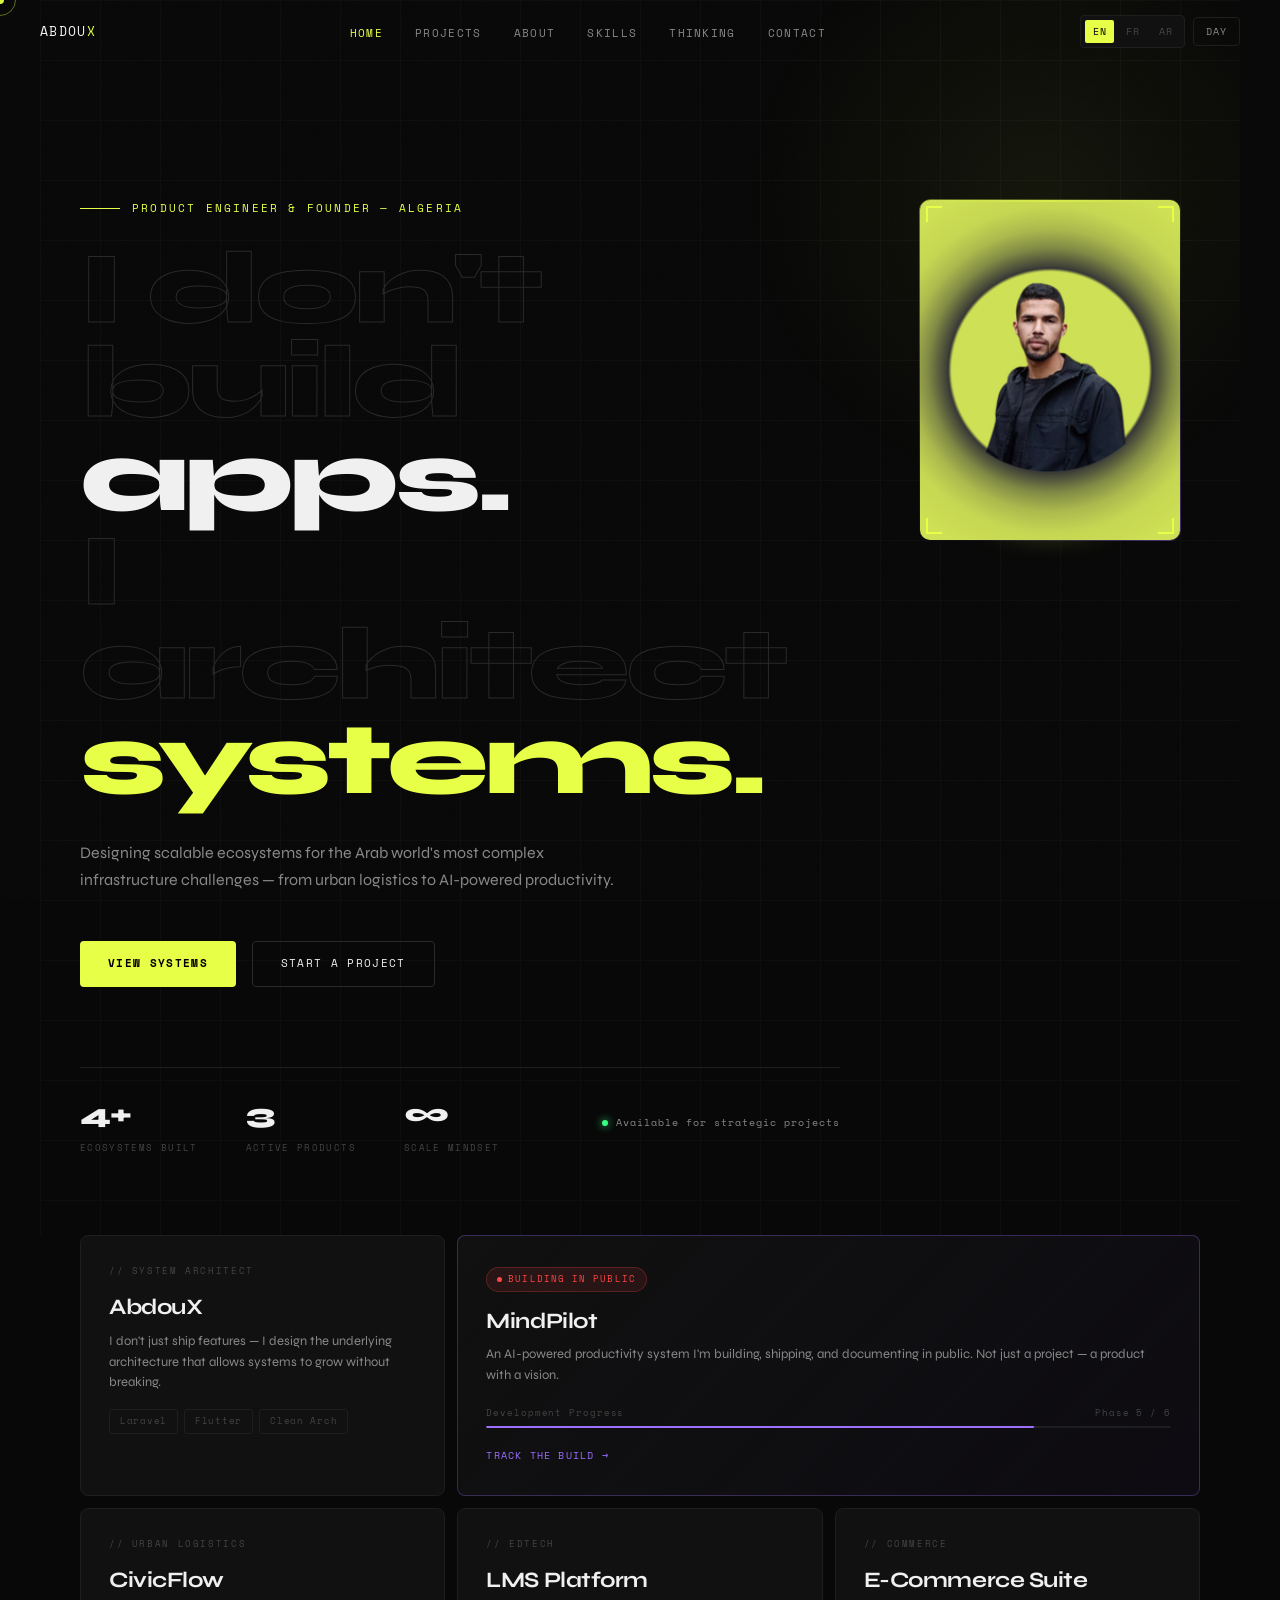
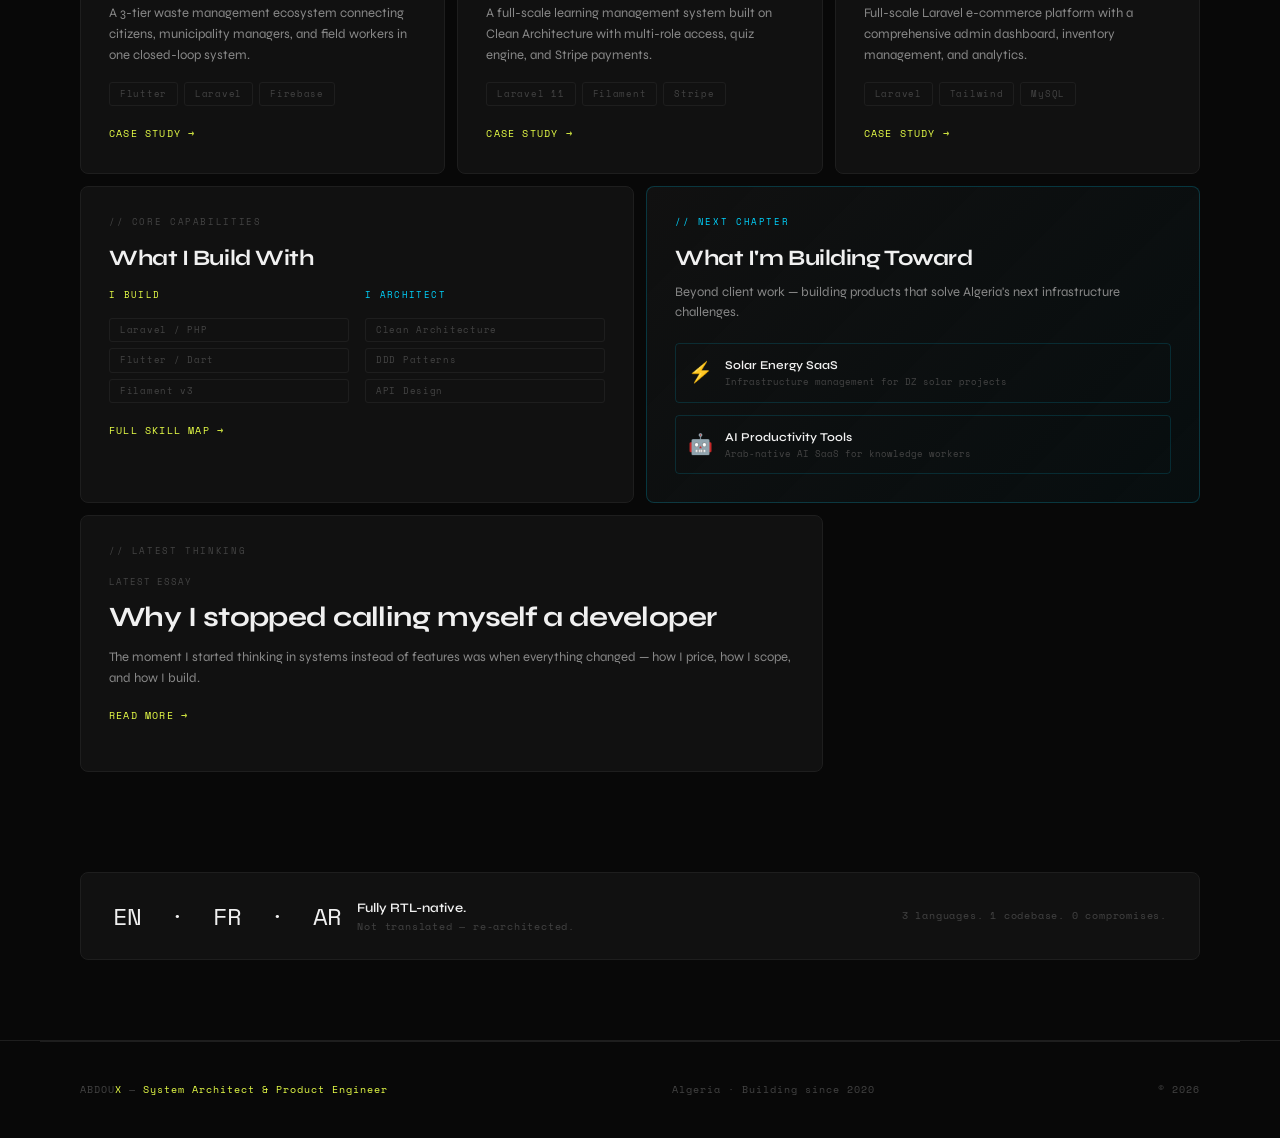
==== commit eef50c04: "update image" ====
--- a/index.html
+++ b/index.html
@@ -431,7 +431,7 @@
             <div class="corner tr"></div>
             <div class="corner bl"></div>
             <div class="corner br"></div>
-            <img src="images/abdelkader.jpg" alt="AbdouX — Abdelkader" class="hero-photo-img"
+            <img src="images/abdelkadermk.png" alt="AbdouX — Abdelkader" class="hero-photo-img"
               onerror="this.style.display='none';this.nextElementSibling.style.display='flex';" />
             <div class="hero-photo-placeholder" style="display:none;">
               <span>👤</span>
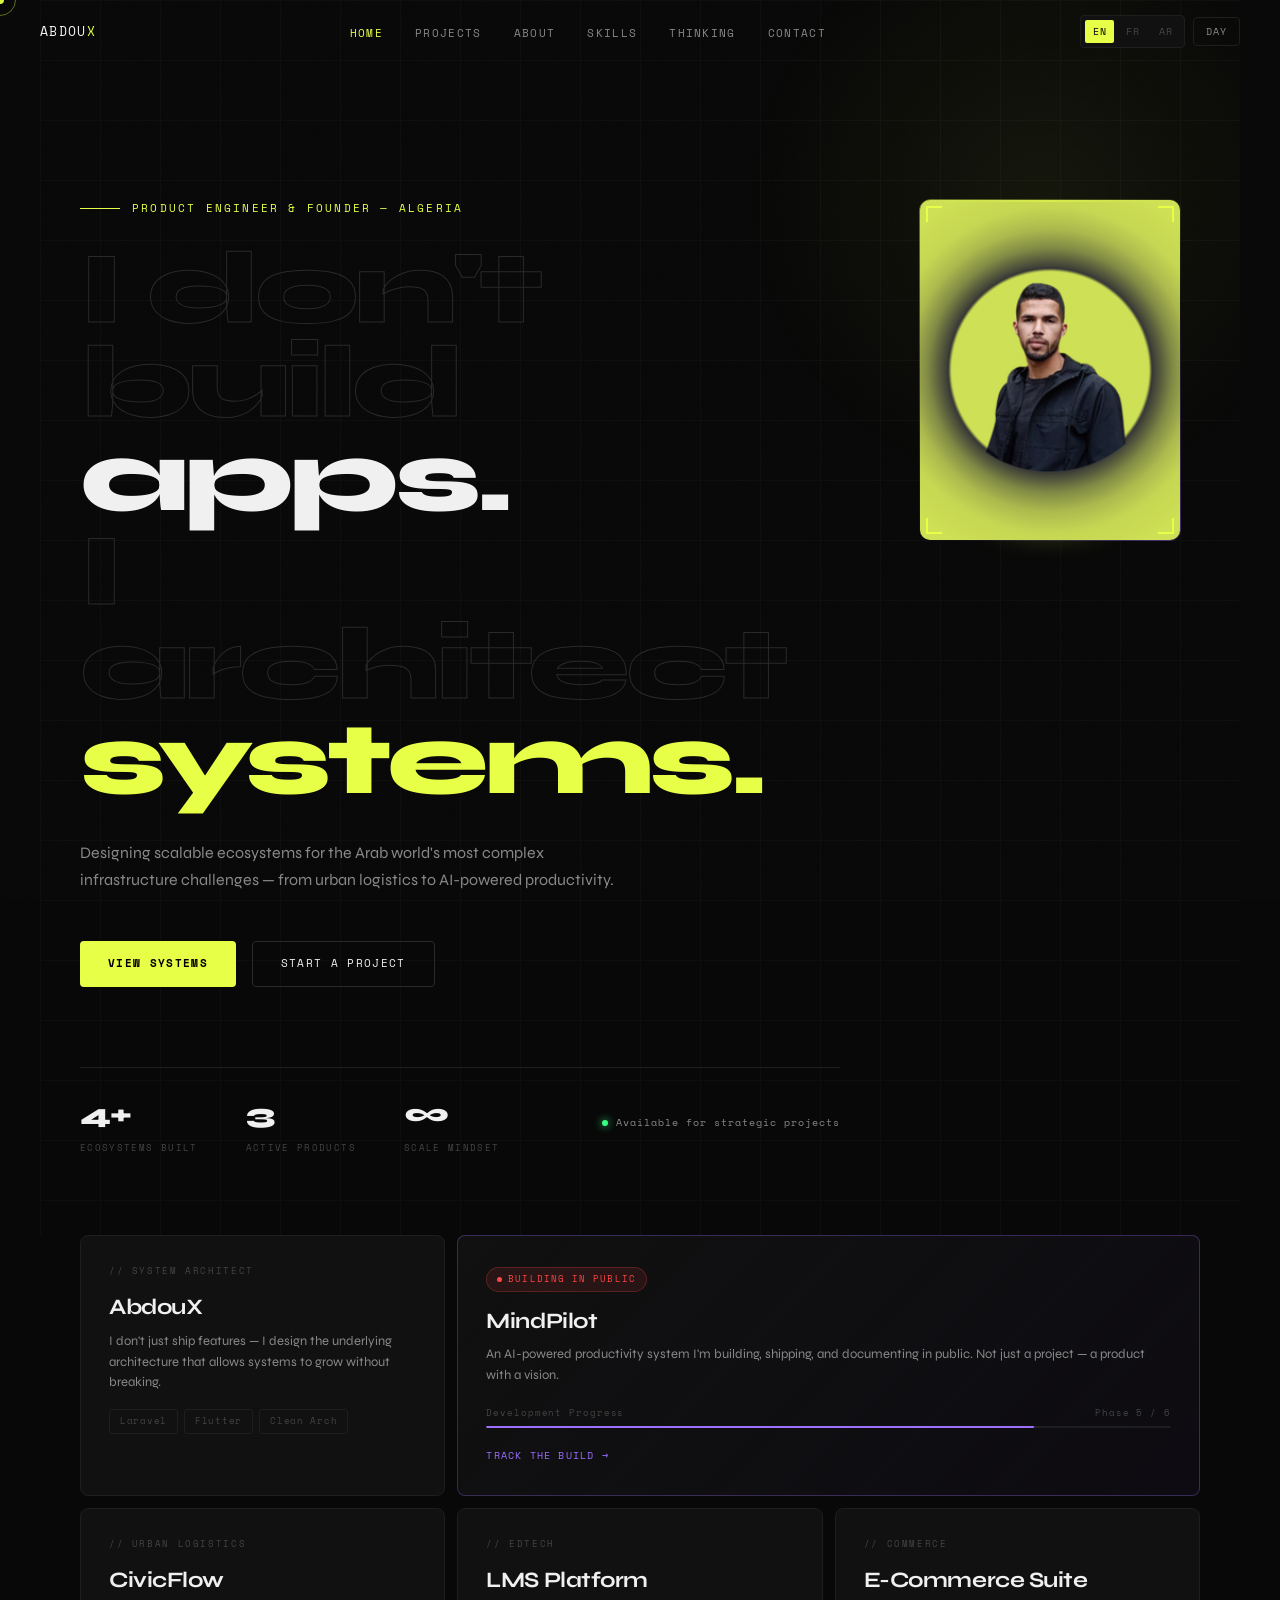
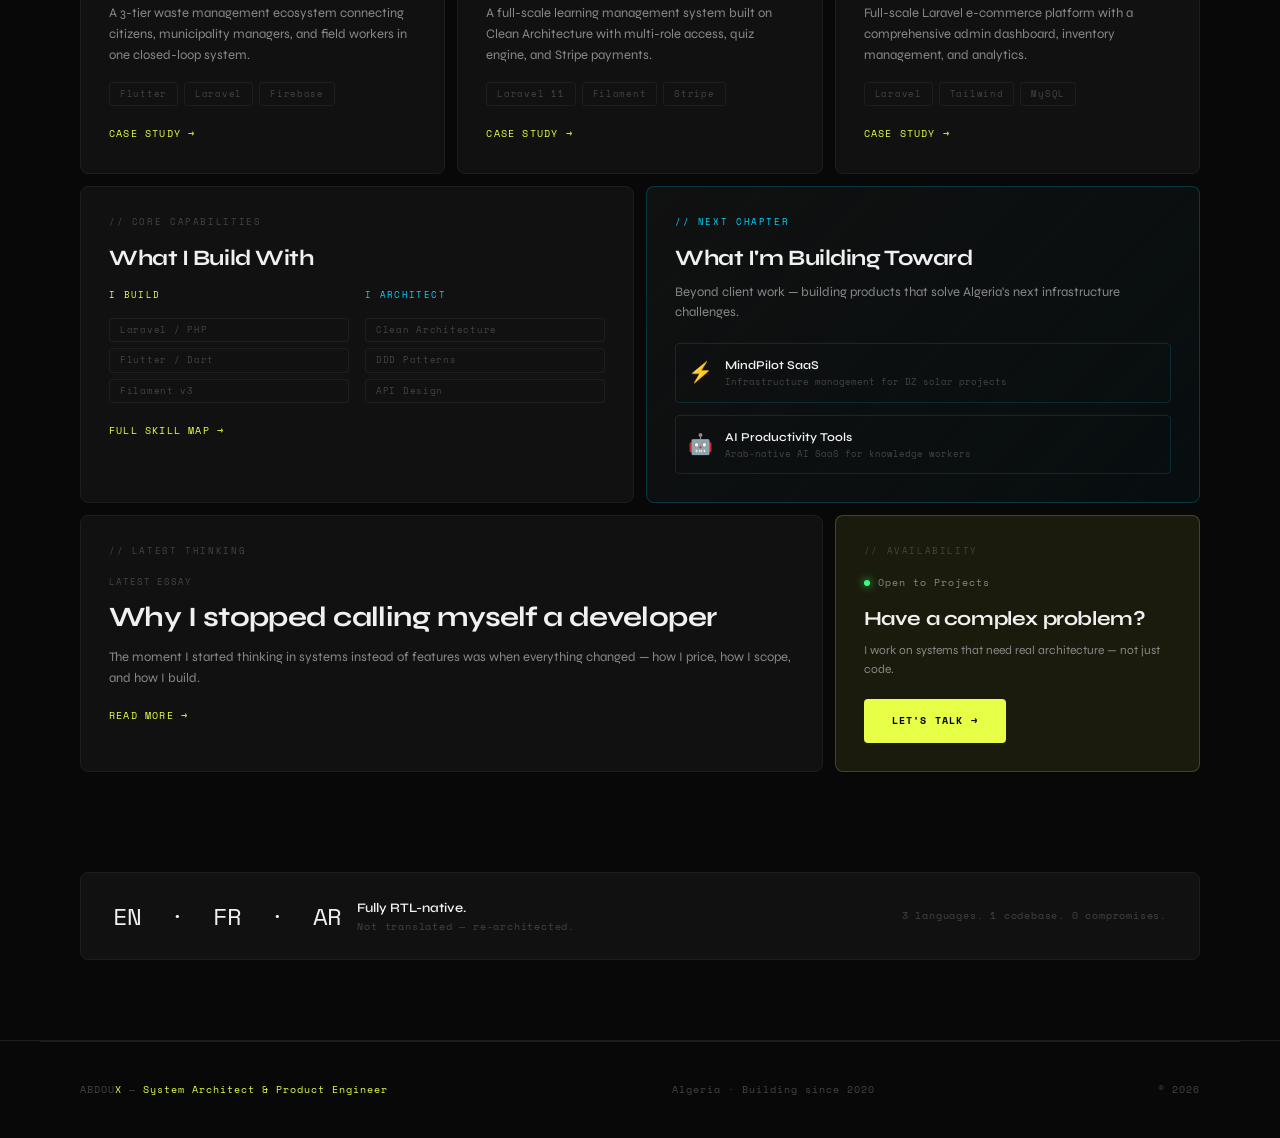
==== commit 154720fa: "update image" ====
--- a/index.html
+++ b/index.html
@@ -563,8 +563,8 @@
         <div style="display: flex; align-items: center; gap: 12px; padding: 12px; border: 1px solid rgba(0,212,255,0.15); border-radius: 4px;">
           <span style="font-size: 20px;">⚡</span>
           <div>
-            <div style="font-size: 12px; font-weight: 600;" data-i18n="solar_title">Solar Energy SaaS</div>
-            <div style="font-family: var(--font-mono); font-size: 9px; color: var(--text-muted);" data-i18n="solar_desc">Infrastructure management for DZ solar projects</div>
+            <div style="font-size: 12px; font-weight: 600;" data-i18n="solar_title">SaaS MindPilot</div>
+            <div style="font-family: var(--font-mono); font-size: 9px; color: var(--text-muted);" data-i18n="solar_desc">Time management and automatic task scheduling</div>
           </div>
         </div>
         <div style="display: flex; align-items: center; gap: 12px; padding: 12px; border: 1px solid rgba(0,212,255,0.15); border-radius: 4px;">
@@ -673,7 +673,7 @@
       skills_link: 'Full Skill Map →',
       future_tag: '// Next Chapter', future_title: "What I'm Building Toward",
       future_desc: "Beyond client work — building products that solve Algeria's next infrastructure challenges.",
-      solar_title: 'Solar Energy SaaS', solar_desc: 'Infrastructure management for DZ solar projects',
+      solar_title: 'MindPilot SaaS', solar_desc: 'Infrastructure management for DZ solar projects',
       ai_title: 'AI Productivity Tools', ai_desc: 'Arab-native AI SaaS for knowledge workers',
       insight_tag: '// Latest Thinking', insight_label: 'LATEST ESSAY',
       insight_title: 'Why I stopped calling myself a developer',
@@ -723,7 +723,7 @@
       skills_link: 'Carte complète →',
       future_tag: '// Prochain chapitre', future_title: 'Ce que je construis ensuite',
       future_desc: "Au-delà du travail client — des produits qui résolvent les prochains défis infrastructurels de l'Algérie.",
-      solar_title: 'SaaS Énergie Solaire', solar_desc: 'Gestion infrastructure pour projets solaires DZ',
+      solar_title: 'SaaS Énergie Solaire', solar_desc: 'Gestion du temps et planification automatique des tâches',
       ai_title: 'Outils IA Productivité', ai_desc: 'SaaS IA natif arabe pour les travailleurs du savoir',
       insight_tag: '// Dernière réflexion', insight_label: 'DERNIER ARTICLE',
       insight_title: "Pourquoi j'ai arrêté de m'appeler développeur",
@@ -773,7 +773,7 @@
       skills_link: 'خريطة المهارات الكاملة →',
       future_tag: '// الفصل القادم', future_title: 'ما أبنيه مستقبلاً',
       future_desc: 'ما وراء العمل مع العملاء — منتجات تحل تحديات البنية التحتية القادمة في الجزائر.',
-      solar_title: 'SaaS الطاقة الشمسية', solar_desc: 'إدارة البنية التحتية لمشاريع الطاقة الشمسية الجزائرية',
+      solar_title: 'SaaS MindPilot', solar_desc: 'إدارة الوقت و تحديد المهام تلقائيا',
       ai_title: 'أدوات الإنتاجية بالذكاء الاصطناعي', ai_desc: 'SaaS ذكاء اصطناعي أصيل للغة العربية لموظفي المعرفة',
       insight_tag: '// آخر الأفكار', insight_label: 'آخر مقال',
       insight_title: 'لماذا توقفت عن تسمية نفسي مطوراً',
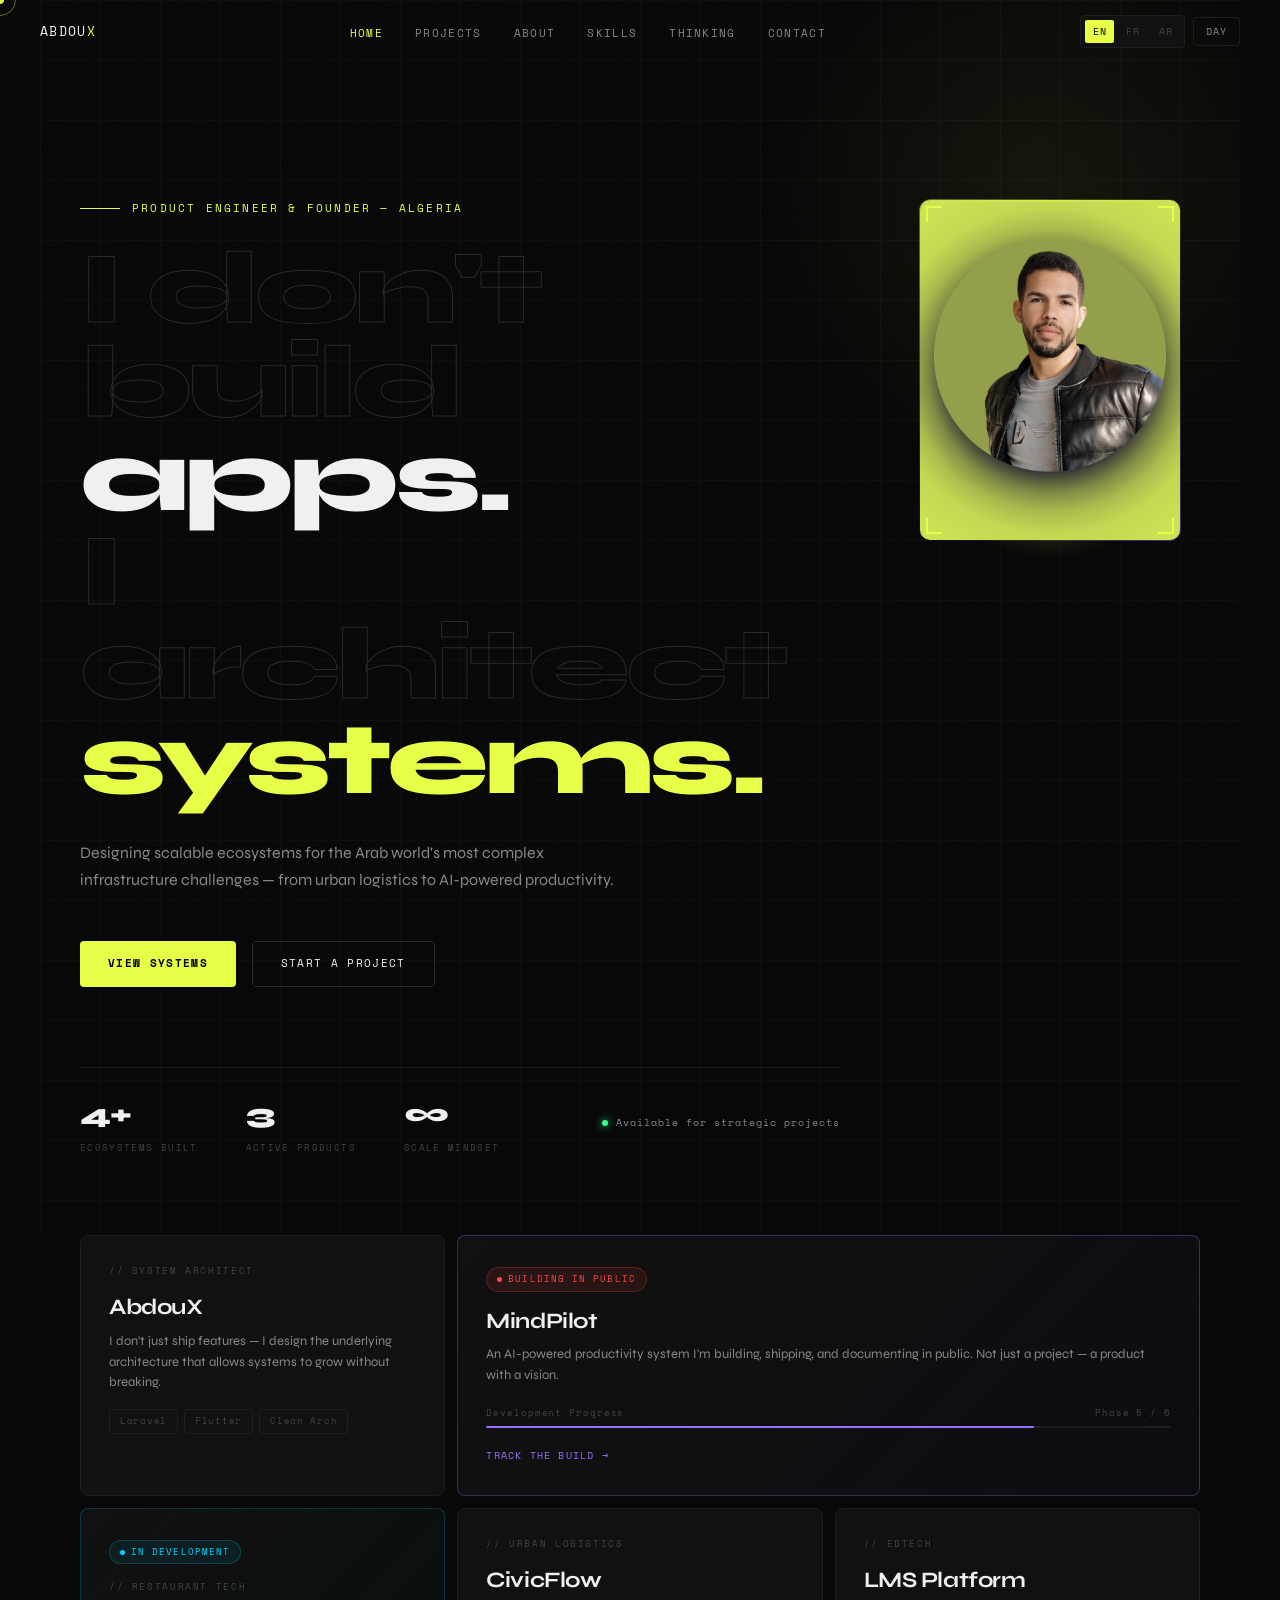
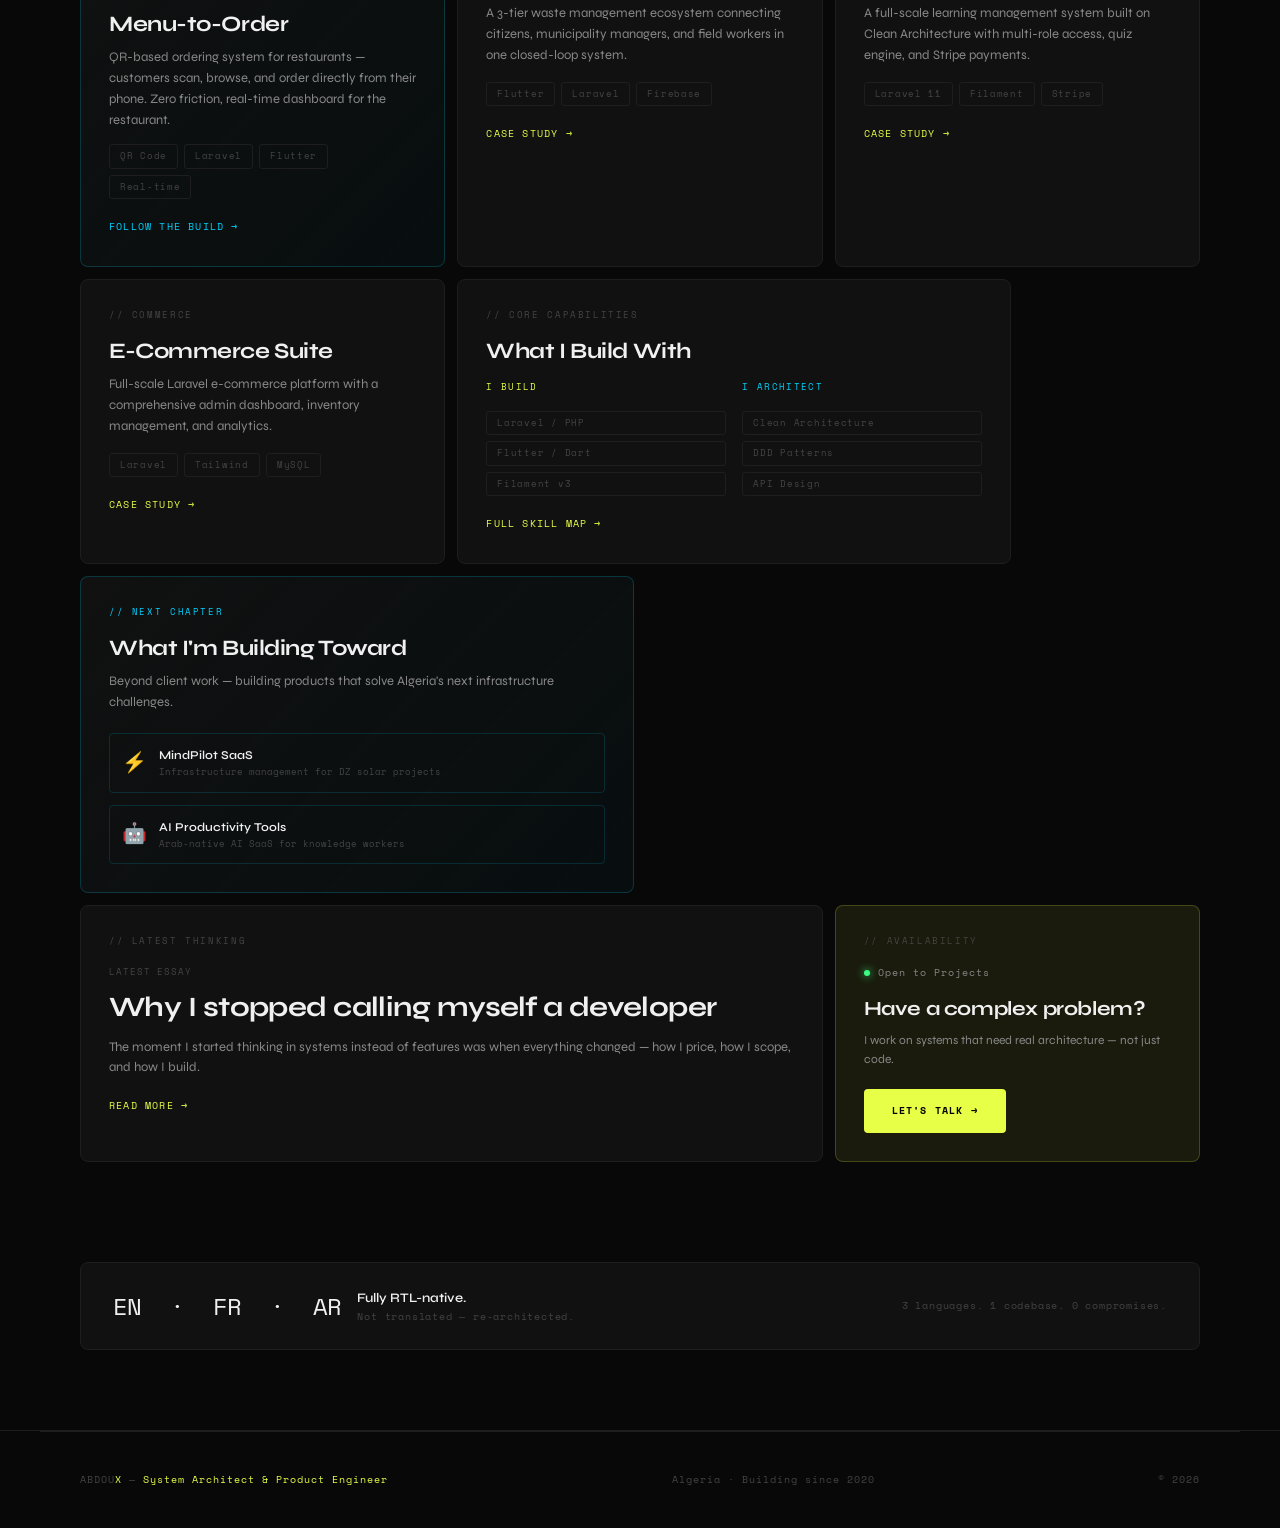
==== commit 0711bd60: "add saas" ====
--- a/index.html
+++ b/index.html
@@ -482,6 +482,26 @@
       <a href="#" data-page="projects" class="card-link" style="color: var(--violet);" data-i18n="mindpilot_link">Track the Build →</a>
     </div>
 
+    <!-- menu-to-order -->
+<div class="bento-card span-4 fade-up" style="border-color:rgba(0,212,255,0.2);background:linear-gradient(135deg,var(--bg-card),rgba(0,212,255,0.03));">
+  <div style="display:inline-flex;align-items:center;gap:6px;background:rgba(0,212,255,0.08);border:1px solid rgba(0,212,255,0.2);color:var(--cyan);font-family:var(--font-mono);font-size:9px;padding:4px 10px;border-radius:20px;letter-spacing:0.12em;text-transform:uppercase;margin-bottom:16px;">
+    <span style="width:5px;height:5px;border-radius:50%;background:var(--cyan);display:inline-block;animation:status-pulse 1.5s ease-in-out infinite;"></span>
+    <span data-i18n="mto_badge">In Development</span>
+  </div>
+  <div class="card-tag" data-i18n="mto_tag">// Restaurant Tech</div>
+  <div class="card-title">Menu-to-Order</div>
+  <div class="card-desc" data-i18n="mto_desc">
+    QR-based ordering system for restaurants — customers scan, browse, and order directly from their phone. Zero friction, real-time dashboard for the restaurant.
+  </div>
+  <div class="tech-tags" style="margin-top:14px;">
+    <span class="tech-tag">QR Code</span>
+    <span class="tech-tag">Laravel</span>
+    <span class="tech-tag">Flutter</span>
+    <span class="tech-tag">Real-time</span>
+  </div>
+  <a href="#" data-page="projects" class="card-link" style="color:var(--cyan);" data-i18n="mto_link">Follow the Build →</a>
+</div>
+
     <!-- CivicFlow -->
     <div class="bento-card span-4 fade-up">
       <div class="card-tag" data-i18n="civicflow_tag">// Urban Logistics</div>
